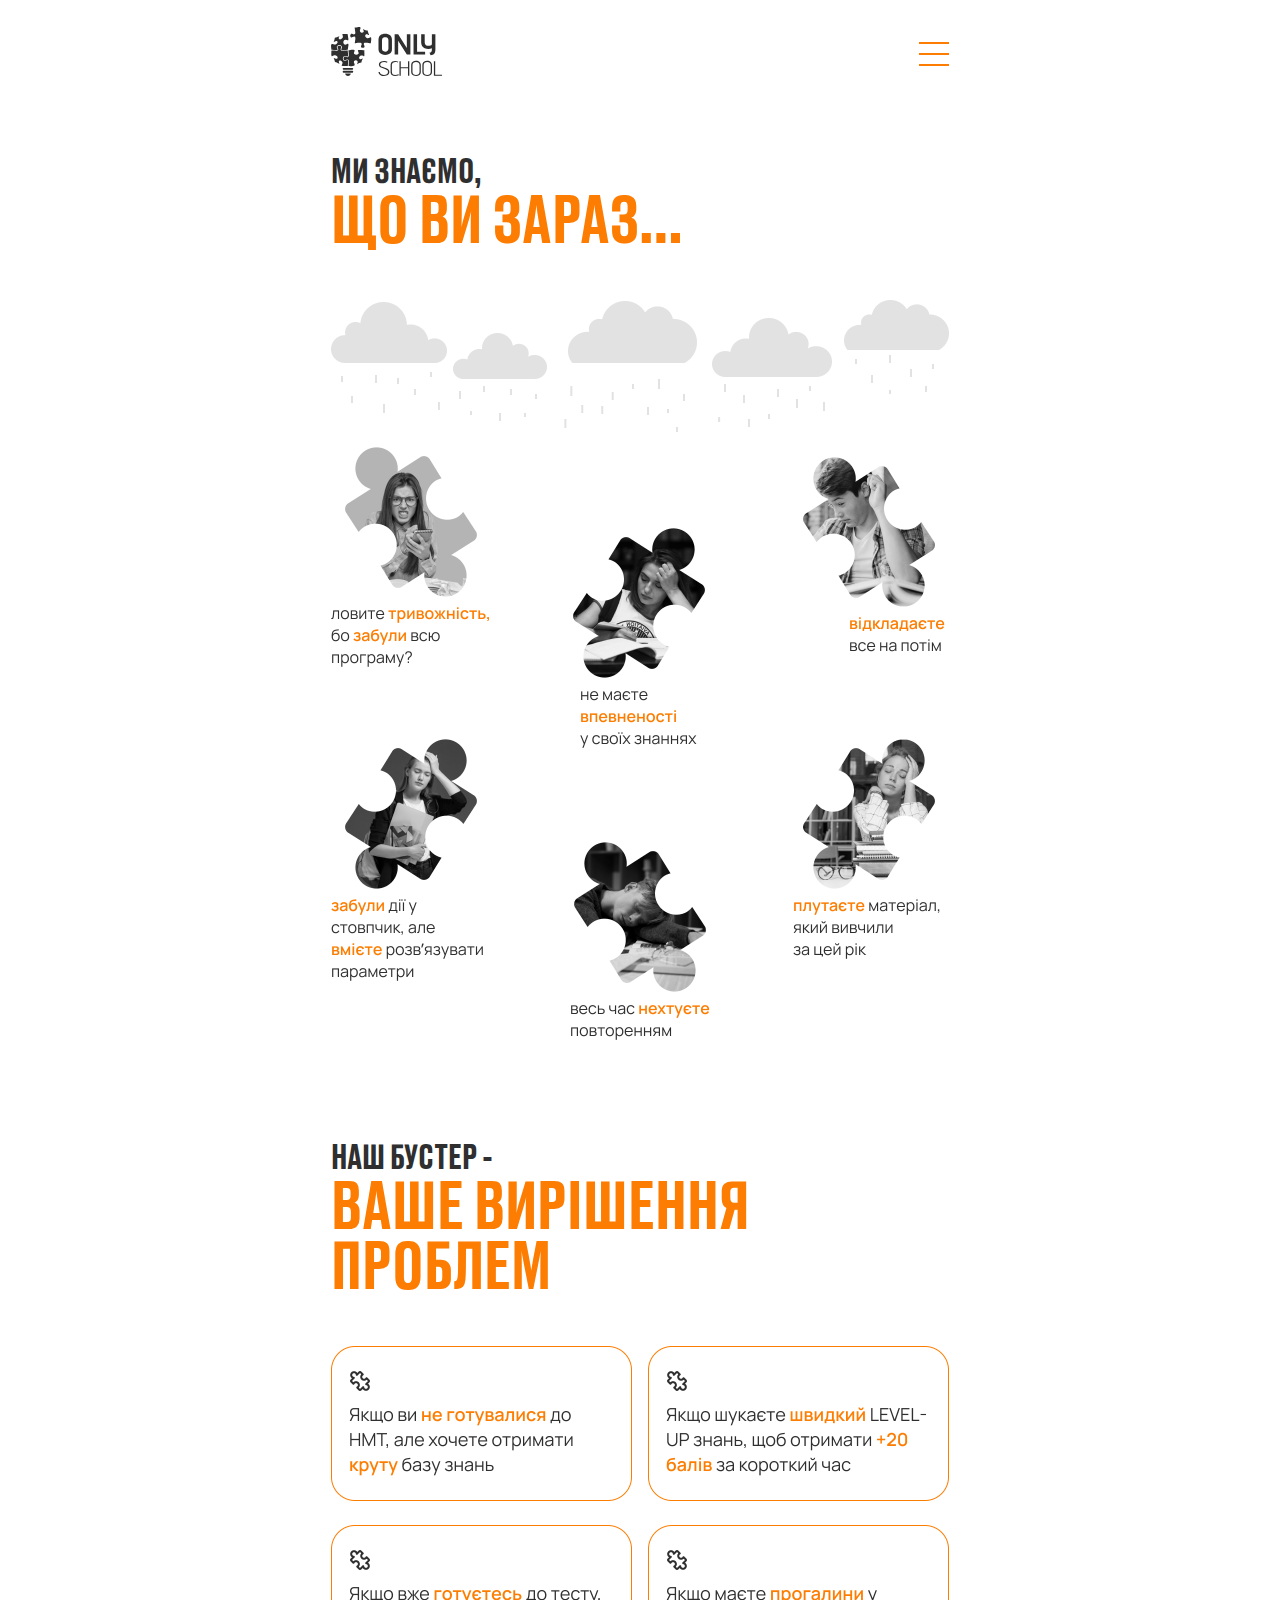
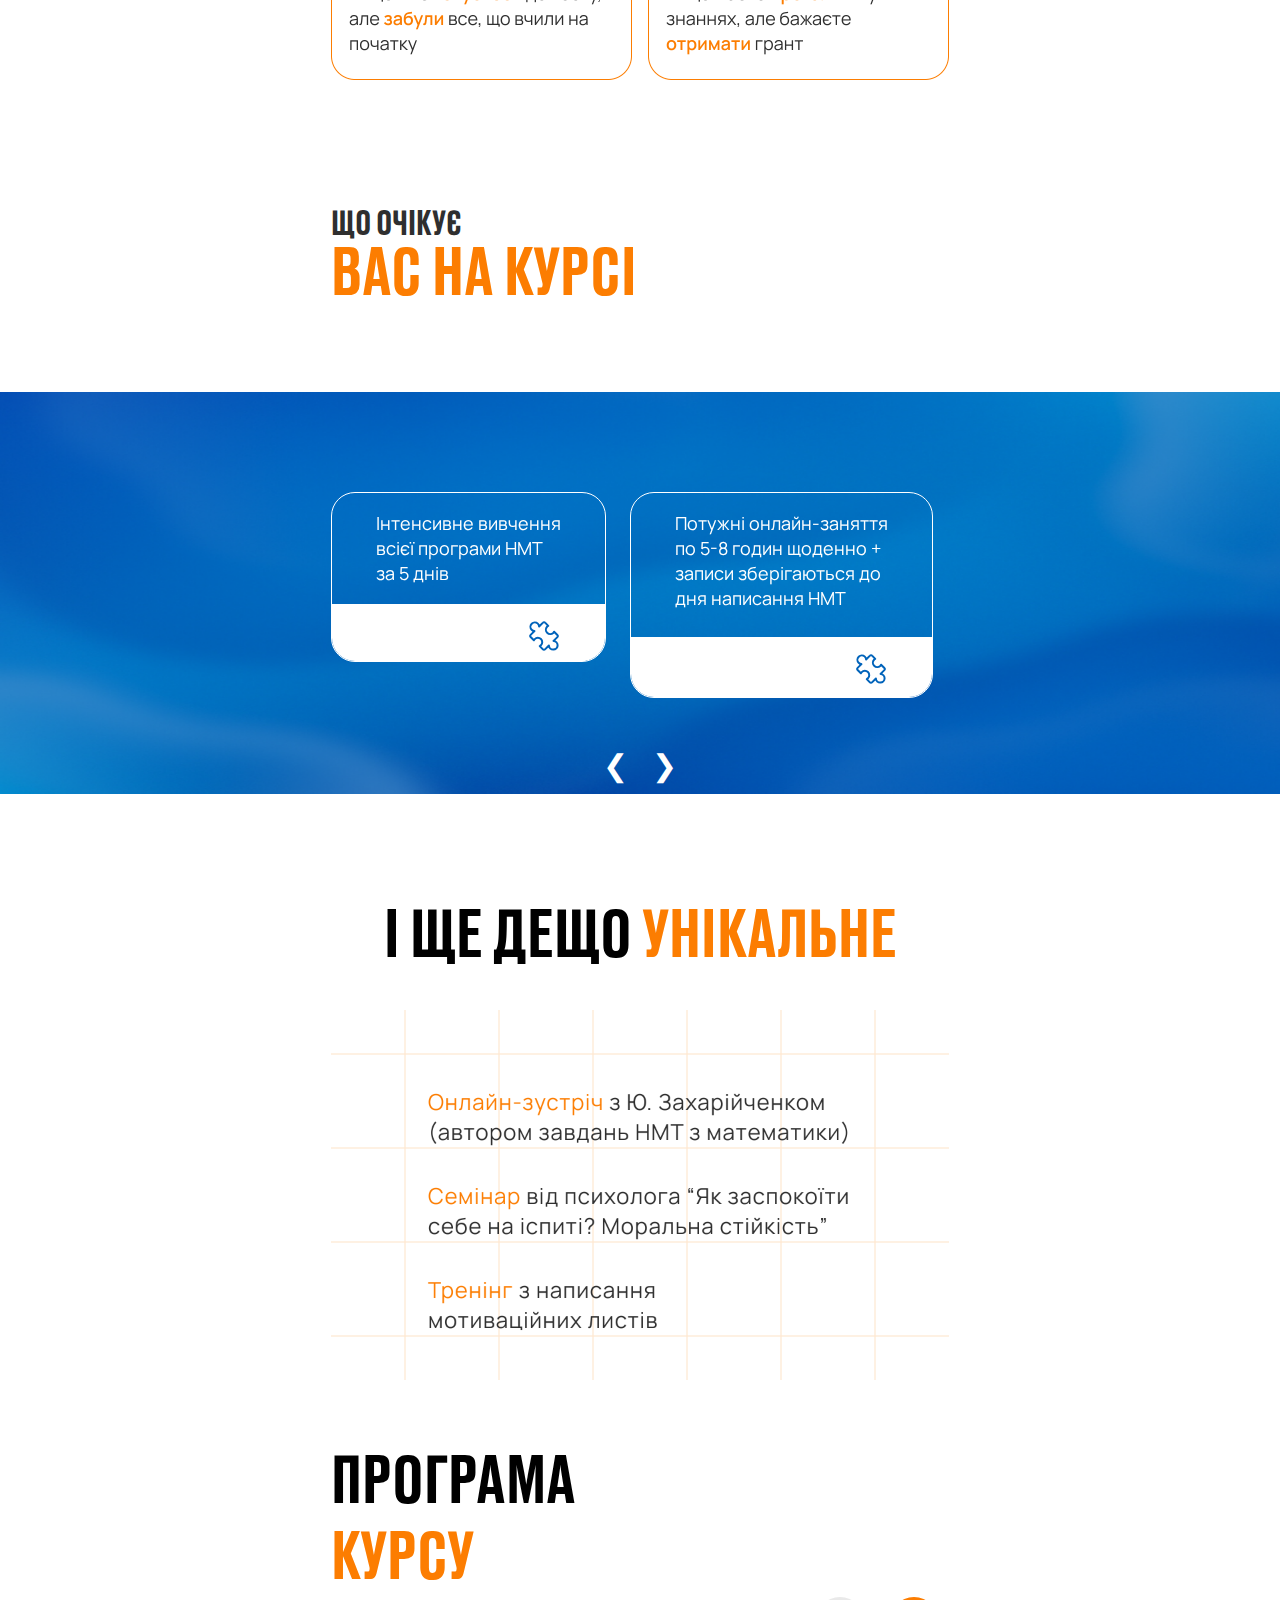
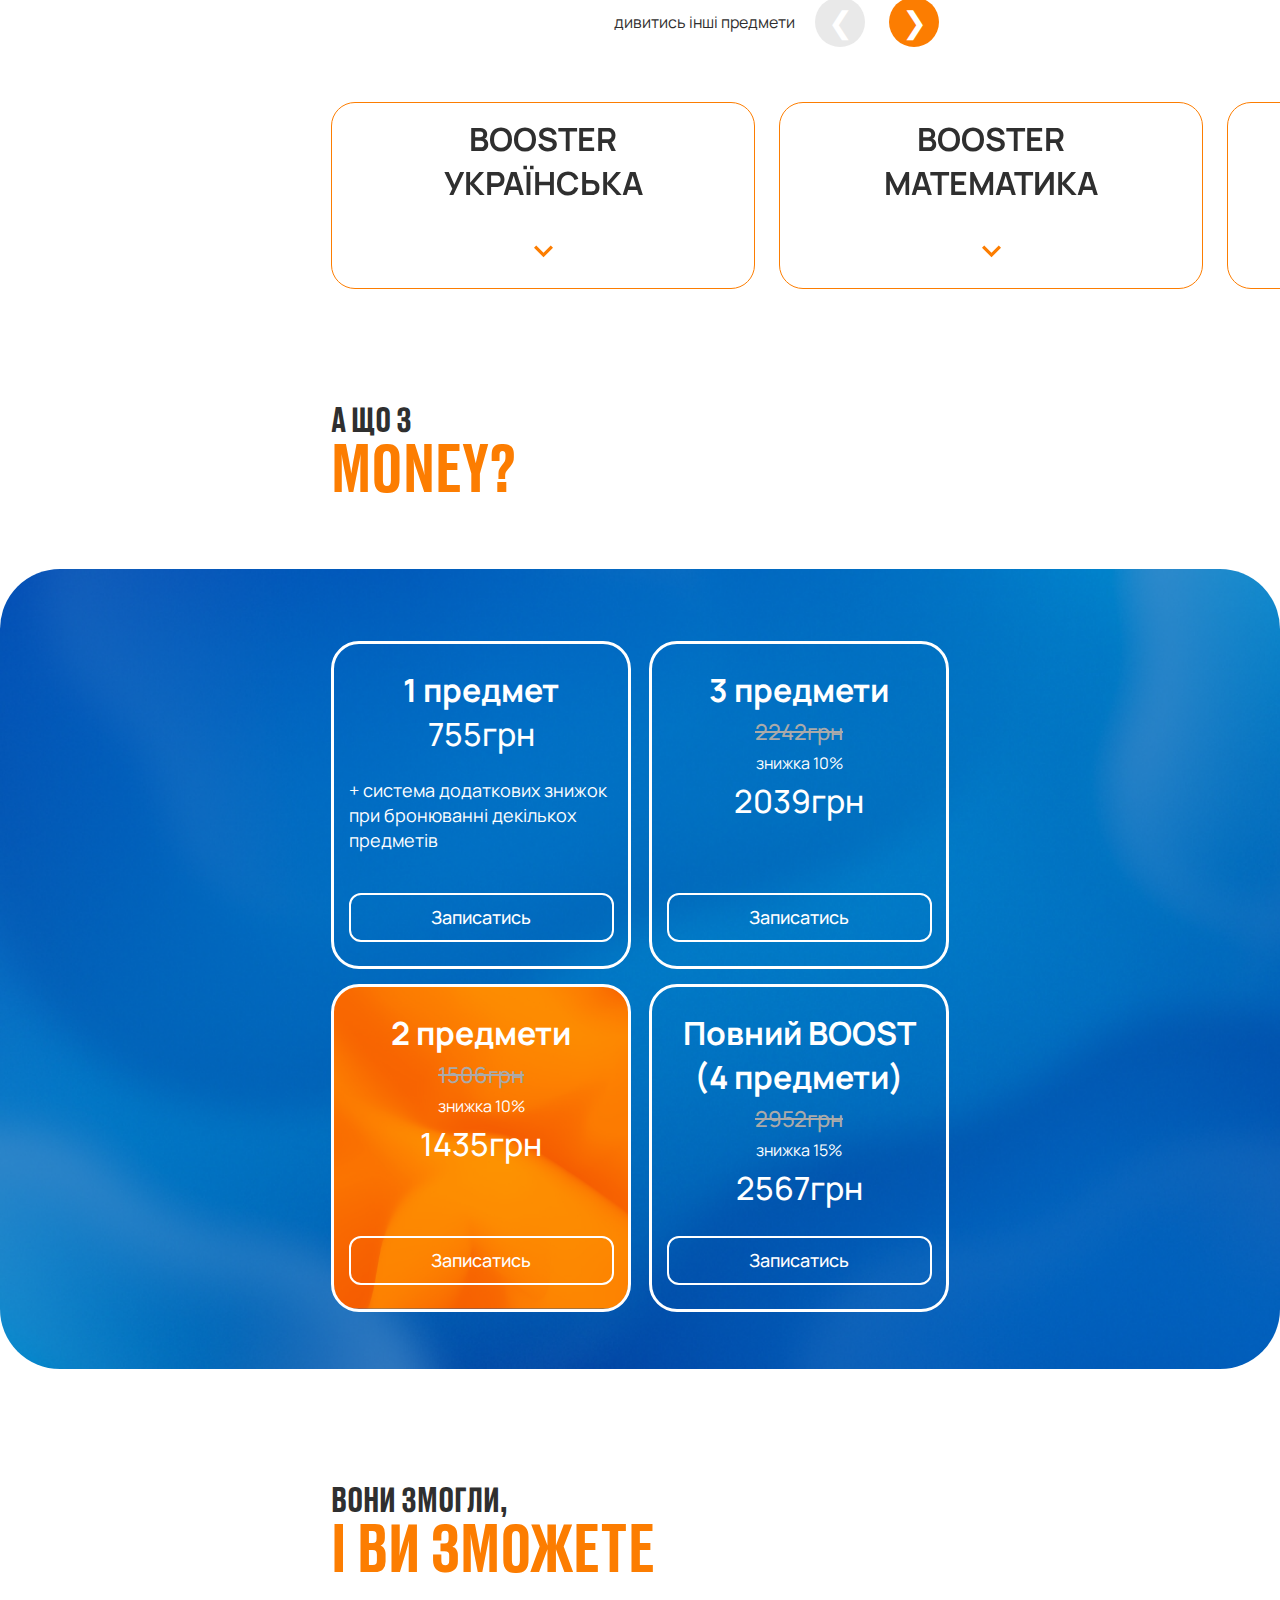
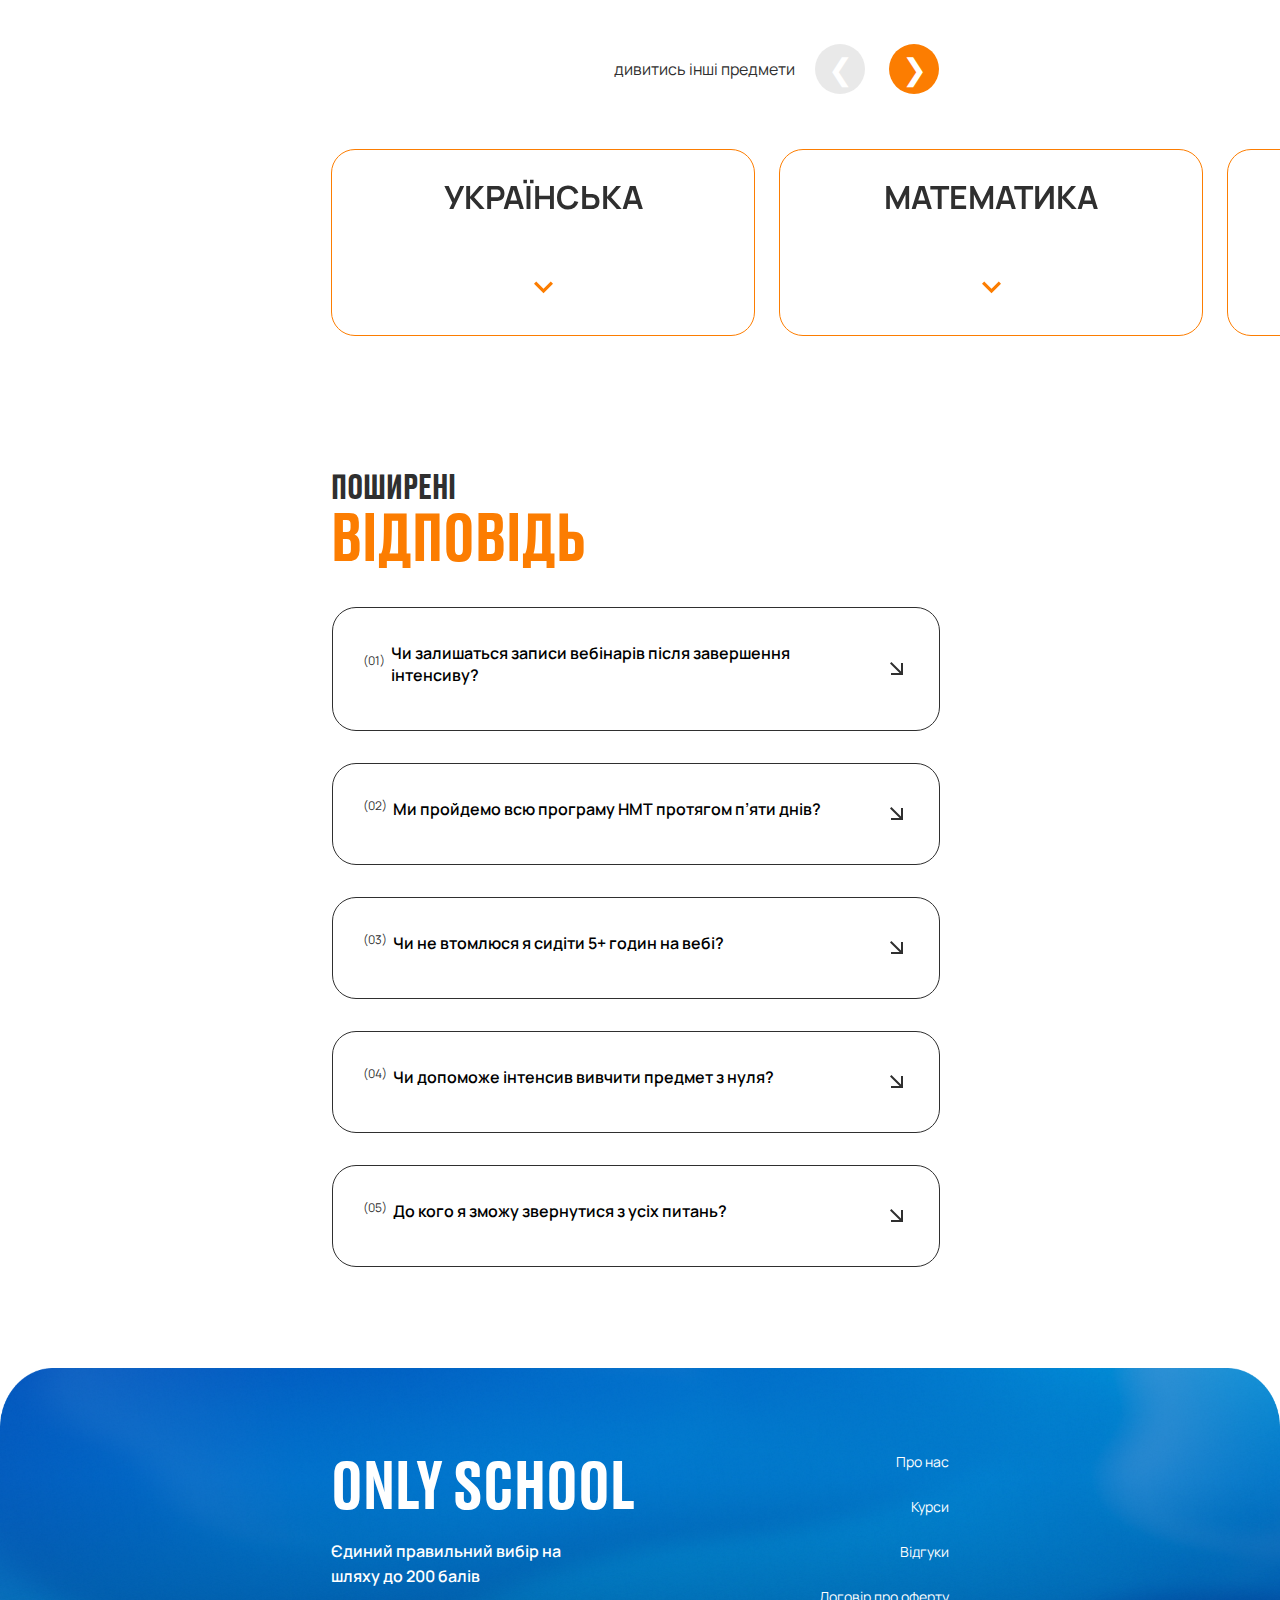
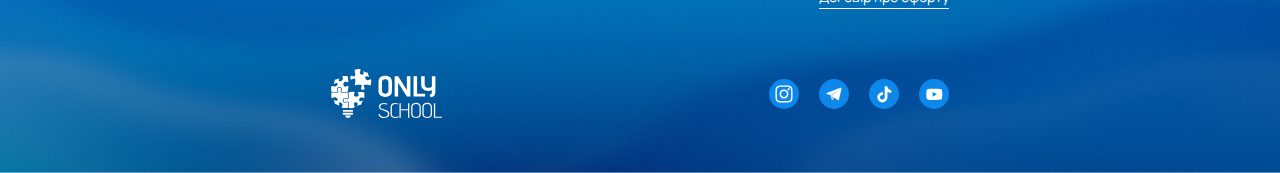
==== nmt.html @ 9ea862f8 "fix: bug fix" ====
<!DOCTYPE html>
<html lang="en">
<head>
    <meta charset="UTF-8">
    <meta name="viewport" content="width=device-width, initial-scale=1.0">
    <title>OnlySchool</title>
    <link rel="preconnect" href="https://fonts.googleapis.com">
    <link rel="preconnect" href="https://fonts.gstatic.com" crossorigin>
    <link href="https://fonts.googleapis.com/css2?family=Manrope:wght@200..800&display=swap" rel="stylesheet">
    <link rel="stylesheet" href="./style.css">
</head>
<body>
    <div class="wrapper">
        <header>
            <div class="header-container">
                <div class="nav-container">
                    <div class="logo">
                        <svg width="112" height="49" viewBox="0 0 112 49" fill="none" xmlns="http://www.w3.org/2000/svg">
                            <g clip-path="url(#clip0_1_118)">
                            <path fill-rule="evenodd" clip-rule="evenodd" d="M0.404105 23.4325C0.403264 24.0268 0.37332 24.6592 0.344063 25.2774C0.336977 25.4272 0.329928 25.5761 0.323346 25.7233C0.284217 26.5987 0.261614 27.4149 0.333212 28.063C0.368966 28.3868 0.426728 28.6526 0.508976 28.8552C0.591906 29.0594 0.687886 29.1704 0.778994 29.226C0.929037 29.3174 1.27815 29.3623 2.07433 28.8661L2.08526 28.8593L2.09673 28.8533C3.12616 28.3088 4.07368 28.2685 4.84675 28.5285C5.60665 28.7843 6.16129 29.318 6.44762 29.8668C6.71953 30.3879 6.80517 31.0566 6.36106 31.4802C5.90008 31.9199 5.09786 31.8867 4.12682 31.4785C3.65695 31.2807 3.30409 31.1519 3.04438 31.0801C2.8714 31.0324 2.76269 31.017 2.69955 31.0134C2.70543 31.0814 2.72945 31.1887 2.78331 31.3481C2.84984 31.5449 2.94697 31.7806 3.06258 32.0613L3.06295 32.0622C3.17719 32.3394 3.30666 32.654 3.43046 32.9943C3.65121 33.6014 3.85786 34.3006 3.93578 35.0491C4.74535 35.1603 5.52768 35.4374 6.22034 35.7438C6.78966 35.9956 7.31939 36.2773 7.75631 36.5099C7.91381 36.5936 8.05923 36.671 8.19011 36.7383C8.3652 36.8282 8.50781 36.8968 8.62124 36.9435C8.61755 36.9309 8.61353 36.9179 8.60918 36.9042C8.54013 36.6863 8.40243 36.3684 8.17767 35.921C7.70743 34.9826 7.71511 34.2182 8.20858 33.7695C8.69008 33.3317 9.45261 33.3637 10.0579 33.6347C10.6861 33.9161 11.2539 34.4885 11.4425 35.3026C11.627 36.0989 11.441 37.0868 10.6752 38.2202C10.6863 38.3862 10.7275 38.5082 10.7836 38.5997C10.8482 38.7053 10.9445 38.7905 11.0835 38.86C11.3791 39.0078 11.8418 39.0728 12.4824 39.0782C12.9856 39.0826 13.5543 39.0511 14.1779 39.0166C14.3375 39.0078 14.5007 38.9987 14.6673 38.99C15.3602 38.9539 16.1021 38.9247 16.8519 38.9471C16.8693 38.2445 16.9478 37.4933 17.0227 36.7762L17.0238 36.7664C17.0936 36.0987 17.16 35.4617 17.1773 34.898C17.1947 34.3283 17.16 33.8692 17.0479 33.5465C16.9399 33.2356 16.7857 33.111 16.5845 33.0757C16.3354 33.032 15.9061 33.1016 15.2041 33.4495C14.6895 33.7046 14.2101 33.8198 13.7728 33.8026C13.3305 33.7855 12.9558 33.6336 12.6591 33.3942C12.0795 32.9263 11.8227 32.15 11.8198 31.4209C11.8169 30.6908 12.0679 29.909 12.6379 29.4226C12.9291 29.174 13.2992 29.0078 13.7403 28.9727C14.1773 28.9379 14.6591 29.0336 15.1781 29.2688C15.8551 29.5756 16.2655 29.6224 16.5037 29.5687C16.7028 29.5236 16.8577 29.3883 16.9644 29.073C17.0742 28.7485 17.1083 28.2939 17.0921 27.7332C17.076 27.178 17.0121 26.552 16.9449 25.8944C16.9328 25.7757 16.9206 25.656 16.9085 25.5362C16.8381 24.8324 16.7735 24.1048 16.7758 23.4269C16.2976 23.4759 15.79 23.5413 15.271 23.6082L15.264 23.6089C14.4903 23.7086 13.6917 23.8115 12.9578 23.8619C12.2268 23.912 11.5269 23.9131 10.9608 23.7935C10.3925 23.6736 9.88397 23.4135 9.67941 22.8917C9.48516 22.3962 9.60946 21.7649 9.99456 20.9995C10.4039 20.184 10.2542 19.6528 9.94116 19.323C9.60377 18.9675 9.00146 18.7645 8.35876 18.7666C7.71505 18.7687 7.12809 18.9758 6.81302 19.3277C6.52214 19.6524 6.39307 20.1823 6.84505 21.0008C7.20909 21.6618 7.37931 22.2064 7.31796 22.6455C7.28601 22.8743 7.19124 23.0735 7.03408 23.236C6.87961 23.3958 6.68075 23.5038 6.46594 23.5769C6.04678 23.7196 5.51101 23.7477 4.94921 23.7326C4.3825 23.7173 3.74201 23.6559 3.09339 23.5937L3.08407 23.5927C2.17424 23.5053 1.24513 23.4169 0.404105 23.4325Z" fill="#2F2F2F"/>
                            <path d="M16.7259 7.15235C16.7587 8.02363 16.9229 8.97764 17.0751 9.86194L17.0778 9.87747C17.1863 10.5077 17.2884 11.1017 17.3402 11.6262C17.3926 12.1566 17.3893 12.5804 17.308 12.8799C17.2299 13.1673 17.1016 13.2784 16.9346 13.3177C16.7199 13.3683 16.3312 13.3301 15.6693 13.0506C15.1484 12.83 14.6655 12.7489 14.229 12.7967C13.7891 12.8449 13.4219 13.0214 13.1338 13.276C12.5687 13.7752 12.3174 14.5607 12.3203 15.2917C12.3231 16.0198 12.5795 16.7927 13.1645 17.2477C13.4645 17.4809 13.8421 17.6219 14.2849 17.6259C14.7219 17.6299 15.1997 17.5006 15.7121 17.2312C16.4049 16.8662 16.8145 16.7845 17.0365 16.815C17.1317 16.828 17.193 16.8616 17.242 16.9116C17.2969 16.9677 17.3511 17.0604 17.3915 17.208C17.4741 17.5096 17.476 17.9492 17.42 18.5037C17.3648 19.0511 17.2576 19.6738 17.1446 20.3294L17.1426 20.3409C17.0049 21.1404 16.8588 21.9879 16.8015 22.7672C16.2795 22.8186 15.7266 22.8899 15.176 22.9607L15.1706 22.9615C14.3893 23.0621 13.6123 23.162 12.904 23.2106C12.1905 23.2596 11.5795 23.2536 11.1229 23.1573C10.6685 23.0614 10.4424 22.8946 10.3551 22.672C10.2576 22.423 10.284 21.9922 10.647 21.271C11.1432 20.2825 11.0231 19.4638 10.4841 18.8958C9.9693 18.3536 9.13716 18.1109 8.3563 18.1134C7.57644 18.1159 6.7507 18.3636 6.2571 18.9148C5.7393 19.493 5.6637 20.3147 6.20424 21.2938C6.55186 21.9247 6.64004 22.3228 6.6065 22.5629C6.59103 22.6737 6.55008 22.7481 6.49574 22.8043C6.43872 22.8633 6.35034 22.9189 6.2147 22.965C5.93293 23.061 5.51497 23.0943 4.97046 23.0796C4.43358 23.0653 3.81865 23.0065 3.15938 22.9432L3.14191 22.9415C3.03065 22.9307 2.91815 22.92 2.80477 22.9093C2.01107 22.8344 1.17248 22.7651 0.390242 22.7796C0.356127 22.0795 0.260484 21.3379 0.169355 20.6313L0.168141 20.6219C0.084646 19.9744 0.0353878 19.3537 0.0505933 18.8058C0.0659306 18.2532 0.146487 17.8007 0.303044 17.475C0.454351 17.1602 0.663294 16.986 0.946794 16.9234C1.25315 16.8556 1.71857 16.9013 2.40928 17.1872C3.44952 17.6188 4.36728 17.5671 5.08442 17.2436C5.78844 16.9261 6.26882 16.3603 6.48011 15.8056C6.6803 15.2801 6.67852 14.6154 6.14357 14.265C5.87911 14.0918 5.53835 14.0397 5.15938 14.0906C4.78302 14.1411 4.34689 14.2948 3.84983 14.5604L3.8289 14.5716L3.80981 14.5852C3.20786 14.9421 2.95915 15.148 2.75221 15.2257L2.746 15.228L2.74627 15.2208C2.74992 15.1354 2.76675 15.0228 2.79771 14.8804C2.85985 14.5948 2.9686 14.2338 3.09762 13.8063L3.10178 13.7925C3.36477 12.9212 3.70095 11.8074 3.80372 10.6957C5.29482 10.5609 6.78331 9.89462 7.78947 9.44427L7.81602 9.4324C8.12808 9.29273 8.38627 9.17737 8.59142 9.0986C8.49586 9.27635 8.34456 9.51847 8.12404 9.84038L8.11437 9.85448L8.10636 9.86939C7.60628 10.7977 7.56501 11.5592 8.04824 12.0213C8.51386 12.4666 9.28492 12.4511 9.92292 12.2381C10.5869 12.0164 11.2545 11.5425 11.6285 10.8624C12.0094 10.1698 12.07 9.29183 11.5634 8.30855C11.3029 7.80281 11.2825 7.51558 11.3351 7.36064C11.3774 7.23596 11.4961 7.12113 11.8169 7.03999C12.1427 6.95764 12.6011 6.93204 13.1817 6.94431C13.7197 6.9557 14.3321 6.99838 14.9989 7.04486L15.1384 7.05456L15.1421 7.05483C15.6651 7.09118 16.2015 7.12848 16.7259 7.15235Z" fill="#2F2F2F"/>
                            <path d="M19.2906 39.2082L19.2847 39.2074L19.2841 39.2072C18.7116 39.1292 18.1271 39.0497 17.5682 38.9937C17.5832 38.3103 17.6606 37.5674 17.7379 36.8281L17.7386 36.8209C17.8076 36.1613 17.8763 35.5038 17.8943 34.916C17.9122 34.3321 17.8819 33.7814 17.7319 33.3495C17.5777 32.906 17.2726 32.5313 16.7203 32.4345C16.2159 32.3459 15.5976 32.511 14.861 32.876C14.4284 33.0905 14.0781 33.161 13.8035 33.1503C13.5339 33.1399 13.3145 33.0504 13.1351 32.9056C12.7626 32.6048 12.5396 32.04 12.5371 31.4185C12.5347 30.7981 12.7527 30.2195 13.1286 29.8987C13.3104 29.7436 13.5324 29.6445 13.8029 29.623C14.0774 29.6011 14.4266 29.6573 14.8584 29.8531C15.5769 30.1788 16.1831 30.3135 16.6766 30.2021C17.2092 30.0817 17.5011 29.705 17.6499 29.2653C17.7956 28.8349 17.8259 28.2919 17.8092 27.716C17.7924 27.137 17.7263 26.4906 17.6599 25.841L17.6592 25.8338C17.647 25.7151 17.6349 25.5961 17.6229 25.4769C17.5496 24.7449 17.4865 24.0191 17.4935 23.3597C18.0949 23.2984 18.7289 23.2068 19.3482 23.1175L19.3549 23.1166C20.0957 23.0095 20.8146 22.9059 21.4598 22.8535C22.111 22.8007 22.6491 22.8041 23.0386 22.8927C23.4159 22.9786 23.5882 23.1252 23.6499 23.3312C23.7238 23.5772 23.6741 24.0033 23.318 24.7077C22.8233 25.686 22.9015 26.4974 23.3826 27.0686C23.8468 27.6198 24.6224 27.8684 25.3507 27.866C26.0783 27.8635 26.8486 27.6097 27.294 27.0499C27.7555 26.47 27.7967 25.6568 27.2646 24.6864C26.9014 24.0244 26.8386 23.6226 26.8972 23.3908C26.9451 23.2014 27.0933 23.0619 27.4422 22.972C27.8042 22.8789 28.3131 22.8621 28.9385 22.8968C29.0379 22.9023 29.1393 22.9091 29.2424 22.9168C29.7814 22.9575 30.3684 23.0267 30.9751 23.0983L30.988 23.0998C31.7798 23.1933 32.6049 23.2907 33.3644 23.3246C33.3176 24.152 33.3499 25.0632 33.3802 25.9158L33.3806 25.9273C33.4034 26.5733 33.4251 27.1849 33.4133 27.7182C33.4013 28.2578 33.3551 28.6854 33.2572 28.9745C33.1559 29.2732 33.0489 29.3002 32.9971 29.3038C32.9441 29.3071 32.8449 29.2951 32.683 29.2205C32.5227 29.1466 32.3225 29.0214 32.0769 28.8285L32.0417 28.8008L31.9997 28.7821C31.711 28.6541 31.4332 28.5654 31.1675 28.5116C30.4761 28.3718 29.868 28.4696 29.3727 28.7314C28.7041 29.0846 28.2943 29.7082 28.156 30.3124C28.021 30.9019 28.1276 31.5802 28.6649 31.9597C29.2207 32.3521 30.0487 32.298 31.0393 31.7975C31.4466 31.5917 31.7516 31.4486 31.9752 31.3576C31.9133 31.4739 31.8349 31.6115 31.7429 31.773L31.7293 31.7971C31.241 32.6533 30.4508 34.0392 30.4426 35.5237C29.6884 35.5467 28.9559 35.7456 28.2991 35.9987C27.5311 36.2944 26.8407 36.6747 26.3175 36.9628L26.3106 36.9666C26.1201 37.0716 25.9576 37.1609 25.8203 37.2316C25.9085 37.0301 26.0472 36.7574 26.2464 36.3963C26.7738 35.4425 26.8051 34.6485 26.4665 34.0699C26.129 33.4934 25.4741 33.2179 24.8417 33.2149C24.2094 33.2117 23.5476 33.4801 23.1858 34.0456C22.8212 34.6157 22.8104 35.4093 23.2925 36.3711C23.6412 37.0654 23.7095 37.5889 23.6207 37.9751C23.5339 38.3512 23.2885 38.6392 22.904 38.8544C22.1052 39.3016 20.7477 39.4066 19.2906 39.2082Z" fill="#2F2F2F"/>
                            <path fill-rule="evenodd" clip-rule="evenodd" d="M16.9531 48.9995C18.4783 48.9995 19.7148 47.874 19.7148 46.4858H14.1914C14.1914 47.874 15.4279 48.9995 16.9531 48.9995Z" fill="#2F2F2F"/>
                            <path fill-rule="evenodd" clip-rule="evenodd" d="M11.6929 41.8614C11.6929 41.3326 12.1639 40.9038 12.7449 40.9038H21.1615C21.7425 40.9038 22.2136 41.3326 22.2136 41.8614C22.2136 42.3902 21.7425 42.819 21.1615 42.819H12.7449C12.1639 42.819 11.6929 42.3902 11.6929 41.8614Z" fill="#2F2F2F"/>
                            <path fill-rule="evenodd" clip-rule="evenodd" d="M11.6929 44.7295C11.6929 44.2007 12.1639 43.772 12.7449 43.772H21.1615C21.7425 43.772 22.2136 44.2007 22.2136 44.7295C22.2136 45.2584 21.7425 45.6871 21.1615 45.6871H12.7449C12.1639 45.6871 11.6929 45.2584 11.6929 44.7295Z" fill="#2F2F2F"/>
                            <path d="M23.7375 16.2303C24.2941 16.1706 24.8828 16.0856 25.477 15.9998L25.4849 15.9987C26.2268 15.8915 26.9784 15.7829 27.6595 15.7277C28.3368 15.6728 28.9828 15.6668 29.5003 15.7846C30.0299 15.9051 30.4879 16.1738 30.6449 16.6966C30.7896 17.1789 30.6466 17.7928 30.2674 18.5425C29.8444 19.3792 29.9709 19.925 30.2496 20.2559C30.5451 20.607 31.0853 20.8068 31.6643 20.8047C32.2438 20.8027 33.0621 20.5991 33.3392 20.2512C33.5999 19.9237 33.7076 19.3783 33.2477 18.5398C32.8611 17.8353 32.6992 17.2509 32.8174 16.783C32.9464 16.2722 33.0853 15.9997 33.5889 15.8702C34.079 15.7441 34.6969 15.7341 35.3471 15.7702L35.3773 15.7719C36.024 15.8091 36.74 15.8936 37.4523 15.9777L37.4604 15.9786C38.2843 16.0759 39.103 16.1722 39.8428 16.2041C39.8865 15.7695 39.942 15.3125 39.9977 14.8543L39.9981 14.8512C40.0907 14.0886 40.1834 13.3227 40.228 12.6275C40.2727 11.9275 40.2661 11.3257 40.1716 10.885C40.0727 10.4228 39.9085 10.2688 39.7658 10.2307C39.6838 10.2088 39.55 10.205 39.3374 10.2719C39.1243 10.339 38.8541 10.4706 38.5178 10.6907L38.5029 10.7004L38.4872 10.7087C37.4417 11.2572 36.5004 11.2734 35.7523 10.956C35.0214 10.6457 34.53 10.0398 34.3132 9.43203C34.1026 8.84145 34.12 8.13973 34.5952 7.70062C35.098 7.23602 35.9246 7.22515 36.9353 7.65424C37.4958 7.89215 37.8679 8.01695 38.1033 8.06139C38.1391 8.06819 38.1691 8.07253 38.1938 8.0752C38.1849 8.02481 38.1675 7.95896 38.1387 7.875C38.0642 7.65663 37.9362 7.3779 37.7765 7.03209L37.767 7.01113C37.3628 6.13467 36.7947 4.90253 36.7187 3.59675C35.9405 3.5894 35.1686 3.39222 34.47 3.13606C33.6574 2.8382 32.9141 2.44895 32.3449 2.15086L32.3378 2.14718C32.1078 2.02668 31.9125 1.92465 31.7504 1.84684C31.8471 2.04698 31.998 2.31782 32.2146 2.67604C32.7917 3.62891 32.8797 4.41734 32.5515 4.98172C32.3904 5.25868 32.1473 5.45157 31.8672 5.57048C31.569 5.69697 31.229 5.73971 30.9017 5.71088C30.2627 5.65459 29.6023 5.32627 29.223 4.73446C28.8381 4.13387 28.7739 3.31384 29.216 2.32856C29.4876 1.72492 29.5686 1.27844 29.5346 0.958161C29.5021 0.652032 29.365 0.4542 29.1592 0.317899C28.9397 0.172594 28.6117 0.0781331 28.1728 0.0490635C27.7373 0.0202273 27.2217 0.0576993 26.6565 0.151289L26.6366 0.154585C25.7127 0.30752 24.6606 0.481689 23.6547 0.493149C23.6897 1.31849 23.8468 2.23542 24.0015 3.13474L24.0027 3.14202C24.1112 3.77238 24.2183 4.3947 24.2732 4.95C24.3278 5.50144 24.3353 6.02282 24.2222 6.43853C24.1061 6.86643 23.8412 7.24141 23.3203 7.36399C22.8477 7.47518 22.2562 7.35106 21.5501 7.05282C21.1146 6.86847 20.7618 6.82178 20.4833 6.8523C20.208 6.88247 19.9801 6.99044 19.7929 7.15585C19.4071 7.49667 19.1865 8.09358 19.189 8.72153C19.1915 9.3525 19.4179 9.9138 19.7898 10.203C19.9682 10.3417 20.1876 10.4252 20.4602 10.4277C20.7386 10.4302 21.095 10.348 21.5354 10.1165C22.2586 9.73551 22.8626 9.54648 23.3499 9.61329C23.6093 9.64891 23.8267 9.75609 23.9924 9.92512C24.1518 10.088 24.2481 10.2923 24.3065 10.5059C24.4216 10.9264 24.4119 11.4665 24.3539 12.0394C24.2993 12.5813 24.1974 13.187 24.0916 13.8015L24.0704 13.9245L24.0692 13.9317C23.9344 14.7138 23.7984 15.5054 23.7375 16.2303Z" fill="#2F2F2F"/>
                            <path d="M48.7993 45.0661C48.845 45.5378 49.0355 45.9888 49.371 46.4191C49.7215 46.8491 50.1943 47.2031 50.7887 47.4805C51.3987 47.7441 52.0924 47.8761 52.8699 47.8761C54.0438 47.8761 55.0196 47.6401 55.7972 47.1684C56.59 46.6827 56.9863 45.9195 56.9863 44.8788C56.9863 44.2682 56.7958 43.7618 56.4146 43.3592C56.0334 42.9429 55.5609 42.6169 54.9967 42.3809C54.4326 42.1312 53.6628 41.8468 52.6869 41.5276C51.635 41.1945 50.7887 40.8892 50.1485 40.6118C49.5234 40.3203 48.9898 39.9319 48.5477 39.4462C48.1207 38.9605 47.9072 38.336 47.9072 37.5729C47.9072 36.9623 48.098 36.3863 48.4792 35.8453C48.8601 35.2902 49.4318 34.846 50.1943 34.513C50.9718 34.1662 51.9247 33.9927 53.0528 33.9927C53.7998 33.9927 54.4173 34.0413 54.9053 34.1384C55.3932 34.2356 55.8887 34.395 56.3916 34.6172L56.003 35.7203C55.1339 35.3179 54.1659 35.1167 53.0985 35.1167C51.9247 35.1167 50.9871 35.3387 50.2858 35.7827C49.5845 36.2269 49.2337 36.8443 49.2337 37.6353C49.2337 38.1349 49.4091 38.558 49.7596 38.9049C50.1104 39.2379 50.5374 39.5086 51.0403 39.7168C51.5588 39.9249 52.2752 40.1746 53.19 40.4661C54.303 40.8129 55.2025 41.1391 55.8887 41.4443C56.5747 41.7358 57.154 42.1589 57.6266 42.7141C58.1146 43.2552 58.3585 43.9421 58.3585 44.7747C58.3585 46.0514 57.9088 47.0781 57.0091 47.8552C56.1249 48.6184 54.7527 49.0001 52.8927 49.0001C51.7646 49.0001 50.7964 48.8127 49.9884 48.4381C49.1956 48.0495 48.5858 47.5568 48.1588 46.9601C47.7472 46.3497 47.5263 45.7182 47.4956 45.0661H48.7993Z" fill="#2F2F2F"/>
                            <path d="M67.8617 48.2924C66.5049 48.7503 65.2393 48.9791 64.0655 48.9791C62.739 48.9791 61.6642 48.6601 60.8409 48.0218C60.0176 47.3834 59.606 46.3635 59.606 44.9621V38.2806C59.606 37.2259 59.766 36.428 60.0861 35.8869C60.4216 35.3456 60.9247 34.8877 61.5956 34.513C62.2665 34.1662 63.0898 33.9927 64.0655 33.9927C65.2546 33.9927 66.3295 34.2217 67.2901 34.6796L66.924 35.4706C66.0551 35.1792 65.2319 35.0334 64.4541 35.0334C63.5242 35.0334 62.6933 35.2416 61.9615 35.6579C61.2449 36.0742 60.8866 36.8859 60.8866 38.0932V44.9204C60.8866 45.8778 61.161 46.6202 61.7099 47.1475C62.2588 47.661 63.0821 47.9177 64.1798 47.9177C65.1403 47.9177 66.2761 47.7164 67.5872 47.3141L67.8617 48.2924Z" fill="#2F2F2F"/>
                            <path d="M77.0217 41.3193H69.7494V48.7708H68.4688V34.2007H69.7494V40.1744H77.0217V34.2007H78.3024V48.7708H77.0217V41.3193Z" fill="#2F2F2F"/>
                            <path d="M89.803 44.9202C89.803 46.3216 89.3303 47.3555 88.385 48.0215C87.4551 48.6738 86.3345 48.9998 85.0234 48.9998C84.2001 48.9998 83.4226 48.8679 82.6906 48.6042C81.9589 48.3268 81.3567 47.8828 80.884 47.2722C80.4266 46.6616 80.198 45.8776 80.198 44.9202V38.2179C80.198 36.7886 80.6248 35.7063 81.4787 34.9707C82.3477 34.2354 83.5369 33.8677 85.0462 33.8677C86.5554 33.8677 87.7218 34.2561 88.5451 35.0331C89.3837 35.8103 89.803 36.8787 89.803 38.2387V44.9202ZM88.5451 38.0306C88.5451 37.0176 88.2173 36.2544 87.5618 35.741C86.9215 35.2274 86.0676 34.9707 85.0004 34.9707C83.9332 34.9707 83.0795 35.2274 82.439 35.741C81.7988 36.2544 81.4787 37.0176 81.4787 38.0306V44.8993C81.4787 45.8845 81.8065 46.6339 82.462 47.1472C83.1329 47.6469 83.979 47.8966 85.0004 47.8966C86.0372 47.8966 86.8834 47.6538 87.539 47.1682C88.2097 46.6685 88.5451 45.9053 88.5451 44.8785V38.0306Z" fill="#2F2F2F"/>
                            <path d="M100.982 44.9202C100.982 46.3216 100.509 47.3555 99.5642 48.0215C98.6341 48.6738 97.5135 48.9998 96.2023 48.9998C95.3791 48.9998 94.6015 48.8679 93.8698 48.6042C93.138 48.3268 92.5357 47.8828 92.0632 47.2722C91.6058 46.6616 91.377 45.8776 91.377 44.9202V38.2179C91.377 36.7886 91.8039 35.7063 92.6576 34.9707C93.5267 34.2354 94.7158 33.8677 96.2253 33.8677C97.7346 33.8677 98.901 34.2561 99.7243 35.0331C100.563 35.8103 100.982 36.8787 100.982 38.2387V44.9202ZM99.7243 38.0306C99.7243 37.0176 99.3965 36.2544 98.7409 35.741C98.1005 35.2274 97.2468 34.9707 96.1796 34.9707C95.1124 34.9707 94.2584 35.2274 93.6182 35.741C92.9778 36.2544 92.6576 37.0176 92.6576 38.0306V44.8993C92.6576 45.8845 92.9854 46.6339 93.641 47.1472C94.3119 47.6469 95.1581 47.8966 96.1796 47.8966C97.2163 47.8966 98.0624 47.6538 98.7179 47.1682C99.3888 46.6685 99.7243 45.9053 99.7243 44.8785V38.0306Z" fill="#2F2F2F"/>
                            <path d="M102.899 34.2007H104.18V47.7301H111.155V48.7708H102.899V34.2007Z" fill="#2F2F2F"/>
                            <path d="M60.9493 22.2053C60.9493 24.1683 60.2871 25.6163 58.9632 26.5494C57.6605 27.4628 56.091 27.9195 54.2545 27.9195C53.1014 27.9195 52.0123 27.735 50.9871 27.3656C49.9621 26.9768 49.1186 26.3549 48.4566 25.4996C47.8159 24.6446 47.4956 23.5464 47.4956 22.2053V12.8174C47.4956 10.8155 48.0936 9.29945 49.2896 8.26932C50.5067 7.23919 52.1723 6.72412 54.2864 6.72412C56.4005 6.72412 58.0343 7.26834 59.1874 8.35678C60.3619 9.44522 60.9493 10.9418 60.9493 12.8466V22.2053ZM57.4257 13.8962C57.4257 13.0798 57.351 12.4093 57.2015 11.8845C57.052 11.3597 56.7424 10.9515 56.2726 10.66C55.8028 10.349 55.1194 10.1935 54.2224 10.1935C53.3255 10.1935 52.6421 10.3393 52.1723 10.6309C51.7025 10.9224 51.3929 11.3306 51.2434 11.8553C51.0939 12.3607 51.0192 13.0313 51.0192 13.867V21.6512C51.0192 22.5843 51.2755 23.3229 51.788 23.867C52.3218 24.3918 53.1333 24.6542 54.2224 24.6542C55.2261 24.6542 56.0057 24.3724 56.5608 23.8087C57.1373 23.2451 57.4257 22.5065 57.4257 21.593V13.8962Z" fill="#2F2F2F"/>
                            <path d="M67.1579 13.809V27.5992H63.6345V7.19092H67.1579L75.8386 20.8936V7.19092H79.3943V27.5992H75.8386L67.1579 13.809Z" fill="#2F2F2F"/>
                            <path d="M82.5459 7.19092H86.0695V24.6545H94.1095V27.5992H82.5459V7.19092Z" fill="#2F2F2F"/>
                            <path d="M98.47 25.704C99.1746 25.6264 99.7513 25.3835 100.2 24.9753C100.648 24.5671 100.872 23.8479 100.872 22.8178V21.1851C99.8047 21.671 98.6834 21.9141 97.509 21.9141C96.0569 21.9141 94.7756 21.6614 93.6651 21.1559C92.5546 20.6312 91.6899 19.8926 91.0706 18.9402C90.4726 17.9684 90.1736 16.8411 90.1736 15.5583V7.19092H93.6972V15.2667C93.6972 16.4718 94.0175 17.3562 94.6581 17.9198C95.2988 18.4835 96.249 18.7653 97.509 18.7653C98.2136 18.7653 98.7903 18.6973 99.2388 18.5612C99.7086 18.4252 100.029 18.2891 100.2 18.153C100.392 18.017 100.616 17.8323 100.872 17.5991V7.19092H104.396V23.0511C104.396 24.5865 104.033 25.7819 103.307 26.6371C102.581 27.4922 101.342 27.9976 99.591 28.1531L98.47 25.704Z" fill="#2F2F2F"/>
                            </g>
                            <defs>
                            <clipPath id="clip0_1_118">
                            <rect width="111.193" height="49" fill="white"/>
                            </clipPath>
                            </defs>
                            </svg>
    
                            
                    </div>
            
                    <div class="navbar">
                        <ul>
                            <li><a href="">Про нас</a></li>
                            <li><a href="">Курси</a></li>
                            <li><a href="">Вiдгуки</a></li>
                            <li><a href="#" id="openModal3" class="nav-link-button">Записатись</a></li>
            
                            <li><a href=""><svg class="svg-icon" width="49" height="49" viewBox="0 0 49 49" fill="#0D88EA" xmlns="http://www.w3.org/2000/svg">
                                <circle cx="24.5" cy="24.5" r="24.5"/>
                                <g clip-path="url(#clip0_1_116)">
                                <path d="M24.5013 10.2085C20.6198 10.2085 20.1327 10.2255 18.6083 10.2948C17.0868 10.3645 16.0482 10.6054 15.1395 10.9588C14.1995 11.3238 13.4022 11.8121 12.6078 12.6068C11.8128 13.4012 11.3245 14.1985 10.9583 15.1382C10.604 16.0472 10.3628 17.0861 10.2943 18.6069C10.2261 20.1314 10.2083 20.6188 10.2083 24.5002C10.2083 28.3816 10.2255 28.8672 10.2946 30.3916C10.3646 31.9131 10.6054 32.9516 10.9586 33.8603C11.3239 34.8003 11.8122 35.5976 12.6069 36.392C13.401 37.187 14.1983 37.6765 15.1377 38.0415C16.047 38.3949 17.0859 38.6358 18.6071 38.7055C20.1315 38.7748 20.6183 38.7918 24.4995 38.7918C28.3812 38.7918 28.8668 38.7749 30.3913 38.7055C31.9128 38.6358 32.9525 38.3949 33.8618 38.0415C34.8015 37.6765 35.5977 37.187 36.3918 36.392C37.1867 35.5976 37.675 34.8003 38.0413 33.8606C38.3926 32.9516 38.6338 31.9128 38.7052 30.3919C38.7737 28.8675 38.7916 28.3815 38.7916 24.5002C38.7916 20.6188 38.7737 20.1317 38.7052 18.6072C38.6338 17.0858 38.3926 16.0472 38.0413 15.1385C37.675 14.1985 37.1867 13.4012 36.3918 12.6068C35.5968 11.8118 34.8018 11.3235 33.8609 10.9588C32.9498 10.6054 31.9107 10.3645 30.3892 10.2948C28.8647 10.2255 28.3794 10.2085 24.4968 10.2085H24.5013ZM23.2192 12.784C23.5997 12.7834 24.0243 12.784 24.5013 12.784C28.3172 12.784 28.7694 12.7977 30.2763 12.8662C31.6698 12.9299 32.4261 13.1627 32.9299 13.3583C33.5968 13.6174 34.0723 13.927 34.5722 14.4272C35.0724 14.9274 35.3821 15.4038 35.6417 16.0708C35.8374 16.5739 36.0705 17.3302 36.1339 18.7237C36.2024 20.2302 36.2173 20.6828 36.2173 24.4969C36.2173 28.311 36.2024 28.7636 36.1339 30.2701C36.0702 31.6636 35.8374 32.4198 35.6417 32.923C35.3827 33.59 35.0724 34.0649 34.5722 34.5648C34.072 35.065 33.5971 35.3746 32.9299 35.6337C32.4267 35.8302 31.6698 36.0624 30.2763 36.1261C28.7698 36.1946 28.3172 36.2095 24.5013 36.2095C20.685 36.2095 20.2328 36.1946 18.7262 36.1261C17.3327 36.0618 16.5765 35.829 16.0724 35.6334C15.4054 35.3743 14.929 35.0647 14.4288 34.5645C13.9286 34.0643 13.6189 33.5891 13.3593 32.9218C13.1637 32.4186 12.9305 31.6624 12.8671 30.2689C12.7986 28.7624 12.7849 28.3098 12.7849 24.4933C12.7849 20.6769 12.7986 20.2266 12.8671 18.7201C12.9308 17.3266 13.1637 16.5704 13.3593 16.0666C13.6183 15.3996 13.9286 14.9233 14.4288 14.4231C14.929 13.9228 15.4054 13.6132 16.0724 13.3536C16.5762 13.157 17.3327 12.9248 18.7262 12.8608C20.0446 12.8012 20.5555 12.7834 23.2192 12.7804L23.2192 12.784ZM32.1301 15.157C31.1833 15.157 30.4151 15.9243 30.4151 16.8714C30.4151 17.8182 31.1833 18.5864 32.1301 18.5864C33.0769 18.5864 33.8451 17.8182 33.8451 16.8714C33.8451 15.9246 33.0769 15.1564 32.1301 15.1564L32.1301 15.157ZM24.5013 17.1608C20.448 17.1608 17.1618 20.447 17.1618 24.5002C17.1618 28.5533 20.448 31.838 24.5013 31.838C28.5545 31.838 31.8395 28.5533 31.8395 24.5002C31.8395 20.447 28.5542 17.1608 24.501 17.1608H24.5013ZM24.5013 19.7363C27.1321 19.7363 29.2652 21.869 29.2652 24.5002C29.2652 27.131 27.1321 29.264 24.5013 29.264C21.8701 29.264 19.7373 27.131 19.7373 24.5002C19.7373 21.869 21.8701 19.7363 24.5013 19.7363Z" fill="white"/>
                                </g>
                                <defs>
                                <clipPath id="clip0_1_116">
                                <rect width="28.5833" height="28.5833" fill="white" transform="translate(10.2083 10.2085)"/>
                                </clipPath>
                                </defs>
                                </svg>
                            </a></li>
            
                            <li>
                                <a href=""><svg class="svg-icon" width="49" height="49" viewBox="0 0 49 49" fill="#0D88EA" xmlns="http://www.w3.org/2000/svg">
                                <circle cx="24.5" cy="24.5" r="24.5"/>
                                <path d="M18.375 25.9475L20.9279 33.9589C20.9279 33.9589 21.247 34.7085 21.5888 34.7085C21.9306 34.7085 27.0139 28.7127 27.0139 28.7127L33.6875 16.3335L18.4661 23.8795L18.375 25.9475Z" fill="#C8DAEA"/>
                                <path d="M21.4376 27.5625L21.0994 33.9741C21.0994 33.9741 21.4376 35.7292 22.355 33.9741C23.7958 32.3222 26.1958 30.625 26.1958 30.625" fill="#A9C6D8"/>
                                <path d="M18.2736 26.1926L12.7406 24.3714C12.7406 24.3714 12.0793 24.1003 12.2922 23.4857C12.3361 23.359 12.4245 23.2512 12.689 23.0658C13.915 22.2025 35.3808 14.4082 35.3808 14.4082C35.3808 14.4082 35.9869 14.2019 36.3444 14.3391C36.4328 14.3667 36.5124 14.4176 36.5749 14.4865C36.6375 14.5555 36.6808 14.6399 36.7005 14.7313C36.7391 14.8927 36.7553 15.0588 36.7485 15.2247C36.7468 15.3682 36.7296 15.5013 36.7166 15.7099C36.5858 17.8409 32.6734 33.7453 32.6734 33.7453C32.6734 33.7453 32.4393 34.676 31.6007 34.7078C31.3946 34.7146 31.1892 34.6793 30.9969 34.6041C30.8046 34.529 30.6292 34.4155 30.4813 34.2704C28.8355 32.8402 23.1471 28.9783 21.8902 28.1289C21.8618 28.1094 21.8379 28.084 21.8201 28.0543C21.8023 28.0247 21.791 27.9916 21.787 27.9571C21.7694 27.8676 21.8658 27.7567 21.8658 27.7567C21.8658 27.7567 31.7707 18.8624 32.0343 17.9287C32.0547 17.8564 31.9776 17.8207 31.8741 17.8523C31.2162 18.0968 19.8119 25.3724 18.5532 26.1754C18.4626 26.2031 18.3669 26.209 18.2736 26.1926Z" fill="white"/>
                                </svg>
                                </a></li>
                        </ul>
                    </div>
    
                    <nav id="hamburger-nav">
                        <div class="hamburger-menu">
                          <div class="hamburger-icon" onclick="toggleMenu()">
                            <span></span>
                            <span></span>
                            <span></span>
                          </div>
                          <div class="menu-links">
                            <ul>
                              <li><a href="#herosection" onclick="toggleMenu()">Про нас</a></li>
                              <li><a href="#courses" onclick="toggleMenu()">Курси</a></li>
                              <li><a href="#reviews" onclick="toggleMenu()">Вiдгуки</a></li>
                              <li><a href="#" class="" id="openModal2">Записатись</a></li>
                            </ul>
                          </div>
                        </div>
                      </nav>
                </div>
                <p class="nmt-header-p">МИ ЗНАЄМО,<br> <span class="NMT-span">ЩО ВИ ЗАРАЗ…</span></p>
                <div class="nmt-herosection"></div>
                </div>
        </header>
    
        <main>
            <section class="nmt-our-booster">
                <p class="nmt-header-p">НАШ БУСТЕР - <br><span class="NMT-span">ВАШЕ ВИРІШЕННЯ<br>ПРОБЛЕМ</span></p>
                <div class="nmt-text-block"></div>
            </section>
    <section class="roadmap">
      <p class="nmt-header-p nmt-our-booster">ЩО ОЧІКУЄ<br>
        <span class="NMT-span">ВАС НА КУРСІ</span></p>
        <div class="nmt-slider-one">
    
          <div class="nmt-slider-list-one">
            <div class="nmt-slider-track-one">
    
              <div class="nmt-slide-one">
                  <div>
                      <p class="nmt-slide-p">Інтенсивне вивчення всієї програми НМТ за 5 днів</p>
                  </div>
                  <div class="nmt-icon-bg">
                      <svg width="34" height="34" viewBox="0 0 34 34" fill="none" xmlns="http://www.w3.org/2000/svg"><path d="M10.816 4.654a4.25 4.25 0 0 1 1.275 2.826l3.889-3.867a1.424 1.424 0 0 1 2.125 0l3.145 3.272a4.6 4.6 0 0 0-1.211.85 4.377 4.377 0 0 0 6.183 6.184 4.6 4.6 0 0 0 .85-1.212l3.316 3.273a1.424 1.424 0 0 1 0 2.125l-3.868 3.804a4.355 4.355 0 1 1-4.611 4.611l-3.889 3.867a1.422 1.422 0 0 1-2.125 0l-3.145-3.272a4.6 4.6 0 0 0 1.211-.85 4.387 4.387 0 1 0-6.226-6.184 4.6 4.6 0 0 0-.85 1.212L3.613 18.02a1.422 1.422 0 0 1 0-2.125l3.867-3.804a4.25 4.25 0 0 1-2.826-1.275 4.358 4.358 0 0 1 6.162-6.162" stroke="#0163BA" stroke-width="2" stroke-linecap="round" stroke-linejoin="round"/></svg>
                  </div>
                  
                  
              </div>
    
              <div class="nmt-slide-two">
                  <div>
                      <p class="nmt-slide-p">Потужні онлайн-заняття по 5-8 годин щоденно + записи зберігаються до дня написання НМТ</p>
                  </div>
                  <div class="nmt-icon-bg">
                      <svg width="34" height="34" viewBox="0 0 34 34" fill="none" xmlns="http://www.w3.org/2000/svg"><path d="M10.816 4.654a4.25 4.25 0 0 1 1.275 2.826l3.889-3.867a1.424 1.424 0 0 1 2.125 0l3.145 3.272a4.6 4.6 0 0 0-1.211.85 4.377 4.377 0 0 0 6.183 6.184 4.6 4.6 0 0 0 .85-1.212l3.316 3.273a1.424 1.424 0 0 1 0 2.125l-3.868 3.804a4.355 4.355 0 1 1-4.611 4.611l-3.889 3.867a1.422 1.422 0 0 1-2.125 0l-3.145-3.272a4.6 4.6 0 0 0 1.211-.85 4.387 4.387 0 1 0-6.226-6.184 4.6 4.6 0 0 0-.85 1.212L3.613 18.02a1.422 1.422 0 0 1 0-2.125l3.867-3.804a4.25 4.25 0 0 1-2.826-1.275 4.358 4.358 0 0 1 6.162-6.162" stroke="#0163BA" stroke-width="2" stroke-linecap="round" stroke-linejoin="round"/></svg>
                  </div>
                  
                  
              </div>
    
              <div class="nmt-slide-one">
                  <div>
                      <p class="nmt-slide-p">Понад  25+ годин підготовки</p>
                  </div>
                  <div class="nmt-icon-bg">
                      <svg width="34" height="34" viewBox="0 0 34 34" fill="none" xmlns="http://www.w3.org/2000/svg"><path d="M10.816 4.654a4.25 4.25 0 0 1 1.275 2.826l3.889-3.867a1.424 1.424 0 0 1 2.125 0l3.145 3.272a4.6 4.6 0 0 0-1.211.85 4.377 4.377 0 0 0 6.183 6.184 4.6 4.6 0 0 0 .85-1.212l3.316 3.273a1.424 1.424 0 0 1 0 2.125l-3.868 3.804a4.355 4.355 0 1 1-4.611 4.611l-3.889 3.867a1.422 1.422 0 0 1-2.125 0l-3.145-3.272a4.6 4.6 0 0 0 1.211-.85 4.387 4.387 0 1 0-6.226-6.184 4.6 4.6 0 0 0-.85 1.212L3.613 18.02a1.422 1.422 0 0 1 0-2.125l3.867-3.804a4.25 4.25 0 0 1-2.826-1.275 4.358 4.358 0 0 1 6.162-6.162" stroke="#0163BA" stroke-width="2" stroke-linecap="round" stroke-linejoin="round"/></svg>
                  </div>
                  
                  
              </div>
    
              <div class="nmt-slide-one">
                  <div>
                      <p class="nmt-slide-p">2 імітації формату НМТ</p>
                  </div>
                  <div class="nmt-icon-bg">
                      <svg width="34" height="34" viewBox="0 0 34 34" fill="none" xmlns="http://www.w3.org/2000/svg"><path d="M10.816 4.654a4.25 4.25 0 0 1 1.275 2.826l3.889-3.867a1.424 1.424 0 0 1 2.125 0l3.145 3.272a4.6 4.6 0 0 0-1.211.85 4.377 4.377 0 0 0 6.183 6.184 4.6 4.6 0 0 0 .85-1.212l3.316 3.273a1.424 1.424 0 0 1 0 2.125l-3.868 3.804a4.355 4.355 0 1 1-4.611 4.611l-3.889 3.867a1.422 1.422 0 0 1-2.125 0l-3.145-3.272a4.6 4.6 0 0 0 1.211-.85 4.387 4.387 0 1 0-6.226-6.184 4.6 4.6 0 0 0-.85 1.212L3.613 18.02a1.422 1.422 0 0 1 0-2.125l3.867-3.804a4.25 4.25 0 0 1-2.826-1.275 4.358 4.358 0 0 1 6.162-6.162" stroke="#0163BA" stroke-width="2" stroke-linecap="round" stroke-linejoin="round"/></svg>
                  </div>
                  
                  
              </div>
    
              <div class="nmt-slide-one">
                  <div>
                      <p class="nmt-slide-p">Booster-конспекти та робочі зошити</p>
                  </div>
                  <div class="nmt-icon-bg">
                      <svg width="34" height="34" viewBox="0 0 34 34" fill="none" xmlns="http://www.w3.org/2000/svg"><path d="M10.816 4.654a4.25 4.25 0 0 1 1.275 2.826l3.889-3.867a1.424 1.424 0 0 1 2.125 0l3.145 3.272a4.6 4.6 0 0 0-1.211.85 4.377 4.377 0 0 0 6.183 6.184 4.6 4.6 0 0 0 .85-1.212l3.316 3.273a1.424 1.424 0 0 1 0 2.125l-3.868 3.804a4.355 4.355 0 1 1-4.611 4.611l-3.889 3.867a1.422 1.422 0 0 1-2.125 0l-3.145-3.272a4.6 4.6 0 0 0 1.211-.85 4.387 4.387 0 1 0-6.226-6.184 4.6 4.6 0 0 0-.85 1.212L3.613 18.02a1.422 1.422 0 0 1 0-2.125l3.867-3.804a4.25 4.25 0 0 1-2.826-1.275 4.358 4.358 0 0 1 6.162-6.162" stroke="#0163BA" stroke-width="2" stroke-linecap="round" stroke-linejoin="round"/></svg>
                  </div>
                  
                  
              </div>
    
              <div class="nmt-slide-one">
                  <div>
                      <p class="nmt-slide-p">Booster-шпори з основною теорією</p>
                  </div>
                  <div class="nmt-icon-bg">
                      <svg width="34" height="34" viewBox="0 0 34 34" fill="none" xmlns="http://www.w3.org/2000/svg"><path d="M10.816 4.654a4.25 4.25 0 0 1 1.275 2.826l3.889-3.867a1.424 1.424 0 0 1 2.125 0l3.145 3.272a4.6 4.6 0 0 0-1.211.85 4.377 4.377 0 0 0 6.183 6.184 4.6 4.6 0 0 0 .85-1.212l3.316 3.273a1.424 1.424 0 0 1 0 2.125l-3.868 3.804a4.355 4.355 0 1 1-4.611 4.611l-3.889 3.867a1.422 1.422 0 0 1-2.125 0l-3.145-3.272a4.6 4.6 0 0 0 1.211-.85 4.387 4.387 0 1 0-6.226-6.184 4.6 4.6 0 0 0-.85 1.212L3.613 18.02a1.422 1.422 0 0 1 0-2.125l3.867-3.804a4.25 4.25 0 0 1-2.826-1.275 4.358 4.358 0 0 1 6.162-6.162" stroke="#0163BA" stroke-width="2" stroke-linecap="round" stroke-linejoin="round"/></svg>
                  </div>
                  
                  
              </div>
    
              <div class="nmt-slide-one">
                  <div>
                      <p class="nmt-slide-p">Підтримка від викладачів та хелперів 24/7</p>
                  </div>
                  <div class="nmt-icon-bg">
                      <svg width="34" height="34" viewBox="0 0 34 34" fill="none" xmlns="http://www.w3.org/2000/svg"><path d="M10.816 4.654a4.25 4.25 0 0 1 1.275 2.826l3.889-3.867a1.424 1.424 0 0 1 2.125 0l3.145 3.272a4.6 4.6 0 0 0-1.211.85 4.377 4.377 0 0 0 6.183 6.184 4.6 4.6 0 0 0 .85-1.212l3.316 3.273a1.424 1.424 0 0 1 0 2.125l-3.868 3.804a4.355 4.355 0 1 1-4.611 4.611l-3.889 3.867a1.422 1.422 0 0 1-2.125 0l-3.145-3.272a4.6 4.6 0 0 0 1.211-.85 4.387 4.387 0 1 0-6.226-6.184 4.6 4.6 0 0 0-.85 1.212L3.613 18.02a1.422 1.422 0 0 1 0-2.125l3.867-3.804a4.25 4.25 0 0 1-2.826-1.275 4.358 4.358 0 0 1 6.162-6.162" stroke="#0163BA" stroke-width="2" stroke-linecap="round" stroke-linejoin="round"/></svg>
                  </div>
                  
                  
              </div>
    
              <div class="nmt-slide-two">
                  <div>
                      <p class="nmt-slide-p">Вайбова атмосфера з мемами, жартами та словами мотивації на перервах</p>
                  </div>
                  <div class="nmt-icon-bg">
                      <svg width="34" height="34" viewBox="0 0 34 34" fill="none" xmlns="http://www.w3.org/2000/svg"><path d="M10.816 4.654a4.25 4.25 0 0 1 1.275 2.826l3.889-3.867a1.424 1.424 0 0 1 2.125 0l3.145 3.272a4.6 4.6 0 0 0-1.211.85 4.377 4.377 0 0 0 6.183 6.184 4.6 4.6 0 0 0 .85-1.212l3.316 3.273a1.424 1.424 0 0 1 0 2.125l-3.868 3.804a4.355 4.355 0 1 1-4.611 4.611l-3.889 3.867a1.422 1.422 0 0 1-2.125 0l-3.145-3.272a4.6 4.6 0 0 0 1.211-.85 4.387 4.387 0 1 0-6.226-6.184 4.6 4.6 0 0 0-.85 1.212L3.613 18.02a1.422 1.422 0 0 1 0-2.125l3.867-3.804a4.25 4.25 0 0 1-2.826-1.275 4.358 4.358 0 0 1 6.162-6.162" stroke="#0163BA" stroke-width="2" stroke-linecap="round" stroke-linejoin="round"/></svg>
                  </div>
                  
                  
              </div>
    
              <div class="nmt-slide-one">
                  <div>
                      <p class="nmt-slide-p">Потужне комʼюніті однодумців у закритому чаті</p>
                  </div>
                  <div class="nmt-icon-bg">
                      <svg width="34" height="34" viewBox="0 0 34 34" fill="none" xmlns="http://www.w3.org/2000/svg"><path d="M10.816 4.654a4.25 4.25 0 0 1 1.275 2.826l3.889-3.867a1.424 1.424 0 0 1 2.125 0l3.145 3.272a4.6 4.6 0 0 0-1.211.85 4.377 4.377 0 0 0 6.183 6.184 4.6 4.6 0 0 0 .85-1.212l3.316 3.273a1.424 1.424 0 0 1 0 2.125l-3.868 3.804a4.355 4.355 0 1 1-4.611 4.611l-3.889 3.867a1.422 1.422 0 0 1-2.125 0l-3.145-3.272a4.6 4.6 0 0 0 1.211-.85 4.387 4.387 0 1 0-6.226-6.184 4.6 4.6 0 0 0-.85 1.212L3.613 18.02a1.422 1.422 0 0 1 0-2.125l3.867-3.804a4.25 4.25 0 0 1-2.826-1.275 4.358 4.358 0 0 1 6.162-6.162" stroke="#0163BA" stroke-width="2" stroke-linecap="round" stroke-linejoin="round"/></svg>
                  </div>
                  
                  
              </div>
    
              <div class="nmt-slide-two">
                  <div>
                      <p class="nmt-slide-p">Гарантоване покращення результату мінімум на +20 балів</p>
                  </div>
                  <div class="nmt-icon-bg">
                      <svg width="34" height="34" viewBox="0 0 34 34" fill="none" xmlns="http://www.w3.org/2000/svg"><path d="M10.816 4.654a4.25 4.25 0 0 1 1.275 2.826l3.889-3.867a1.424 1.424 0 0 1 2.125 0l3.145 3.272a4.6 4.6 0 0 0-1.211.85 4.377 4.377 0 0 0 6.183 6.184 4.6 4.6 0 0 0 .85-1.212l3.316 3.273a1.424 1.424 0 0 1 0 2.125l-3.868 3.804a4.355 4.355 0 1 1-4.611 4.611l-3.889 3.867a1.422 1.422 0 0 1-2.125 0l-3.145-3.272a4.6 4.6 0 0 0 1.211-.85 4.387 4.387 0 1 0-6.226-6.184 4.6 4.6 0 0 0-.85 1.212L3.613 18.02a1.422 1.422 0 0 1 0-2.125l3.867-3.804a4.25 4.25 0 0 1-2.826-1.275 4.358 4.358 0 0 1 6.162-6.162" stroke="#0163BA" stroke-width="2" stroke-linecap="round" stroke-linejoin="round"/></svg>
                  </div>
                  
                  
              </div>
    
              
              </div>
            </div>
            <div class="slider-arrows-nmt-one-nmt">
                <button type="button" class="prev-nmt-one-nmt">&#10094;</button>
                <button type="button" class="next-nmt-one-nmt">&#10095;</button>
              </div>
          </div>
    </section>
             
    
    <section class="unique">
      <p class="nmt-header-p1">І ЩЕ ДЕЩО <span class="NMT-span1">Унікальне</span></p>
      <div class="unique-bg-text"><img class="unique-bg" src="./img/unique-bg.png" alt=""></div>
      </section>
    
      <section class="nmt-slider-two">
        <p class="nmt-header-p4">ПРОГРАМА<br><span class="NMT-span">КУРСУ</span></p>
    
            <div class="sub">
                <p class="nmt-show-subj">дивитись інші предмети</p>
    
                <div class="slider-arrows-nmt-two">
                    <button type="button" class="prev-nmt-one-two disabled">&#10094;</button>
                    <button type="button" class="next-nmt-one-two">&#10095;</button>
                </div>
            </div>
    
    
            <div class="nmt-slider-list-two">
              <div class="nmt-slider-track-two">
    
                <div class="nmt-column">
                    <div class="nmt-chill">
                        <p class="accordeon-heading">BOOSTER<br>УКРАЇНСЬКА</p>
    
                            <a href="#" onClick="looknmt('nmt-slide-one-1'); return false;"><svg width="39" height="38" viewBox="0 0 39 38" fill="none" xmlns="http://www.w3.org/2000/svg">
                                <path d="M12.2325 13.6008L19.5 20.8525L26.7675 13.6008L29 15.8333L19.5 25.3333L10 15.8333L12.2325 13.6008Z" fill="#FC7D01"/>
                                </svg>
                    </div>
                    <div id="nmt-slide-one-1" style="display:none" class="slide-nmt-fixed">
    
                            <p class="accordeon-heading">BOOSTER<br>УКРАЇНСЬКА</p>
                            <svg class="nmt-svg-booster" width="38" height="38" viewBox="0 0 38 38" fill="none" xmlns="http://www.w3.org/2000/svg">
                            <path d="M26.2675 24.3989L19 17.1473L11.7325 24.3989L9.5 22.1664L19 12.6664L28.5 22.1664L26.2675 24.3989Z" fill="#FC7D01"/>
                            </svg>
    
                                
                            <img src="./img/booster-ukr.png" alt="" class="booster-img">
    
                    </div>
                </div>
    
                <div class="nmt-column">
                    <div class="nmt-chill">
                        <p class="accordeon-heading">BOOSTER<br>МАТЕМАТИКА</p>
    
                            <a href="#" onClick="looknmt2('nmt-slide-one-2'); return false;"><svg width="39" height="38" viewBox="0 0 39 38" fill="none" xmlns="http://www.w3.org/2000/svg">
                                <path d="M12.2325 13.6008L19.5 20.8525L26.7675 13.6008L29 15.8333L19.5 25.3333L10 15.8333L12.2325 13.6008Z" fill="#FC7D01"/>
                                </svg>
                    </div>
                    <div id="nmt-slide-one-2" style="display:none" class="slide-nmt-fixed">
    
                            <p class="accordeon-heading">BOOSTER<br>МАТЕМАТИКА</p>
                            <svg class="nmt-svg-booster" width="38" height="38" viewBox="0 0 38 38" fill="none" xmlns="http://www.w3.org/2000/svg">
                            <path d="M26.2675 24.3989L19 17.1473L11.7325 24.3989L9.5 22.1664L19 12.6664L28.5 22.1664L26.2675 24.3989Z" fill="#FC7D01"/>
                            </svg>
    
                                
                            <img src="./img/booster-math.png" alt="" class="booster-img">
    
                    </div>
                </div>
                
    
    
                <div class="nmt-column">
                    <div class="nmt-chill">
                        <p class="accordeon-heading">BOOSTER<br>ІСТОРІЯ УКРАЇНИ</p>
    
                            <a href="#" onClick="looknmt3('nmt-slide-one-3'); return false;"><svg width="39" height="38" viewBox="0 0 39 38" fill="none" xmlns="http://www.w3.org/2000/svg">
                                <path d="M12.2325 13.6008L19.5 20.8525L26.7675 13.6008L29 15.8333L19.5 25.3333L10 15.8333L12.2325 13.6008Z" fill="#FC7D01"/>
                                </svg>
                    </div>
                    <div id="nmt-slide-one-3" style="display:none" class="slide-nmt-fixed">
    
                            <p class="accordeon-heading">BOOSTER<br>ІСТОРІЯ УКРАЇНИ</p>
                            <svg class="nmt-svg-booster" width="38" height="38" viewBox="0 0 38 38" fill="none" xmlns="http://www.w3.org/2000/svg">
                            <path d="M26.2675 24.3989L19 17.1473L11.7325 24.3989L9.5 22.1664L19 12.6664L28.5 22.1664L26.2675 24.3989Z" fill="#FC7D01"/>
                            </svg>
    
                                
                            <img src="./img/booster-history.png" alt="" class="booster-img">
    
                    </div>
                </div>
    
                <div class="nmt-column">
                    <div class="nmt-chill">
                        <p class="accordeon-heading">BOOSTER<br>АНГЛІЙСЬКА</p>
    
                            <a href="#" onClick="looknmt4('nmt-slide-one-4'); return false;"><svg width="39" height="38" viewBox="0 0 39 38" fill="none" xmlns="http://www.w3.org/2000/svg">
                                <path d="M12.2325 13.6008L19.5 20.8525L26.7675 13.6008L29 15.8333L19.5 25.3333L10 15.8333L12.2325 13.6008Z" fill="#FC7D01"/>
                                </svg>
                    </div>
                    <div id="nmt-slide-one-4" style="display:none" class="slide-nmt-fixed">
    
                            <p class="accordeon-heading">BOOSTER<br>АНГЛІЙСЬКА</p>
                            <svg class="nmt-svg-booster" width="38" height="38" viewBox="0 0 38 38" fill="none" xmlns="http://www.w3.org/2000/svg">
                            <path d="M26.2675 24.3989L19 17.1473L11.7325 24.3989L9.5 22.1664L19 12.6664L28.5 22.1664L26.2675 24.3989Z" fill="#FC7D01"/>
                            </svg>
    
                                
                            <img src="./img/booster-eng.png" alt="" class="booster-img">
    
                    </div>
                </div>
    
    
                <div class="nmt-column">
                    <div class="nmt-chill">
                        <p class="accordeon-heading">BOOSTER<br>БІОЛОГІЯ</p>
    
                            <a href="#" onClick="looknmt5('nmt-slide-one-5'); return false;"><svg width="39" height="38" viewBox="0 0 39 38" fill="none" xmlns="http://www.w3.org/2000/svg">
                                <path d="M12.2325 13.6008L19.5 20.8525L26.7675 13.6008L29 15.8333L19.5 25.3333L10 15.8333L12.2325 13.6008Z" fill="#FC7D01"/>
                                </svg>
                    </div>
                    <div id="nmt-slide-one-5" style="display:none" class="slide-nmt-fixed">
    
                            <p class="accordeon-heading">BOOSTER<br>БІОЛОГІЯ</p>
                            <svg class="nmt-svg-booster" width="38" height="38" viewBox="0 0 38 38" fill="none" xmlns="http://www.w3.org/2000/svg">
                            <path d="M26.2675 24.3989L19 17.1473L11.7325 24.3989L9.5 22.1664L19 12.6664L28.5 22.1664L26.2675 24.3989Z" fill="#FC7D01"/>
                            </svg>
    
                                
                            <img src="./img/booster-biology.png" alt="" class="booster-img">
    
                    </div>
                </div>
    
                <div class="nmt-column">
                    <div class="nmt-chill">
                        <p class="accordeon-heading">BOOSTER<br>УКР. ЛІТЕРАТУРА</p>
    
                            <a href="#" onClick="looknmt6('nmt-slide-one-6'); return false;"><svg width="39" height="38" viewBox="0 0 39 38" fill="none" xmlns="http://www.w3.org/2000/svg">
                                <path d="M12.2325 13.6008L19.5 20.8525L26.7675 13.6008L29 15.8333L19.5 25.3333L10 15.8333L12.2325 13.6008Z" fill="#FC7D01"/>
                                </svg></a>
                    </div>
                    <div id="nmt-slide-one-6" style="display:none" class="slide-nmt-fixed">
                        <p class="accordeon-heading">BOOSTER<br>УКР. ЛІТЕРАТУРА</p>
                        <svg class="nmt-svg-booster" width="38" height="38" viewBox="0 0 38 38" fill="none" xmlns="http://www.w3.org/2000/svg">
                        <path d="M26.2675 24.3989L19 17.1473L11.7325 24.3989L9.5 22.1664L19 12.6664L28.5 22.1664L26.2675 24.3989Z" fill="#FC7D01"/>
                        </svg>
    
                            
                        <img src="./img/booster-ukr-lit.png" alt="" class="booster-img">
                    </div>
                </div>
            </div>           
        </div>
    </section>
    
      <section>
        <div class="what-about-money">
            <p class="nmt-header-p">А ЩО З<br><span class="NMT-span">MONEY?</span></p>
        </div>
    
        <div class="bg-money">
            <div class="bg-money-container">
                <div class="nmt-column-money">
                    <div class="bg-money-card-one">
                        <div>
                            <p class="bg-money-p1">1 предмет<br><span class="bg-money-span">755грн</span></p>
                            <p class="bg-money-p2">+ система додаткових знижок при бронюванні декількох предметів</p>
                        </div>
        
                        <a href="" class="bg-money-link">Записатись</a>
                    </div>
                    
                    <div class="bg-money-card-one bgmoneycard2">
                        <div>
                            <p class="bg-money-p1">2 предмети</p>
                            <p class="bg-money-p3">1506грн</p>
                            <p class="bg-money-p4">знижка 10%</p>
                            <p class="bg-money-p5">1435грн</p>
                        </div>
        
                        <a href="" class="bg-money-link">Записатись</a>
                    </div>
                </div>
    
            <div class="nmt-column-money">
                <div class="bg-money-card-one">
                    <div>
                        <p class="bg-money-p1">3 предмети</p>
                        <p class="bg-money-p3">2242грн</p>
                        <p class="bg-money-p4">знижка 10%</p>
                        <p class="bg-money-p5">2039грн</p>
                    </div>
    
                    <a href="" class="bg-money-link">Записатись</a>
                </div>
    
                <div class="bg-money-card-one">
                    <div>
                        <p class="bg-money-p1">Повний BOOST<br>(4 предмети)</p>
                        <p class="bg-money-p3">2952грн</p>
                        <p class="bg-money-p4">знижка 15%</p>
                        <p class="bg-money-p5">2567грн</p>
                    </div>
    
                    
                        <a href="" class="bg-money-link">Записатись</a>
                    
                </div>
            </div>
            </div>
        </div>
      </section>
    
      <section class="nmt-slider-two-M they-can-u-can">
      <p class="nmt-header-p nmt-header-bottom">ВОНИ ЗМОГЛИ,<br> <span class="NMT-span">І ВИ ЗМОЖЕТЕ</span></p>
    
            <div class="sub">
                <p class="nmt-show-subj">дивитись інші предмети</p>
    
                <div class="slider-M">
                    <button type="button" class="prev-nmt-one-two-M disabled">&#10094;</button>
                    <button type="button" class="next-nmt-one-two-M">&#10095;</button>
                </div>
            </div>
    
    
            <div class="nmt-slider-list-two nmt-slider-list-two-M">
              <div class="nmt-slider-track-two nmt-slider-track-two-M">
    
                <div class="nmt-column-M">
                    <div class="nmt-chill">
                        <p class="accordeon-heading">УКРАЇНСЬКА</p>
    
                            <a href="#" onClick="looknmtM('nmt-slide-one-1-M'); return false;"><svg width="39" height="38" viewBox="0 0 39 38" fill="none" xmlns="http://www.w3.org/2000/svg">
                                <path d="M12.2325 13.6008L19.5 20.8525L26.7675 13.6008L29 15.8333L19.5 25.3333L10 15.8333L12.2325 13.6008Z" fill="#FC7D01"/>
                                </svg>
                    </div>
                    <div id="nmt-slide-one-1-M" style="display:none" class="slide-nmt-fixed">
    
                            <p class="accordeon-heading">УКРАЇНСЬКА</p>
                            <svg class="nmt-svg-booster" width="38" height="38" viewBox="0 0 38 38" fill="none" xmlns="http://www.w3.org/2000/svg">
                            <path d="M26.2675 24.3989L19 17.1473L11.7325 24.3989L9.5 22.1664L19 12.6664L28.5 22.1664L26.2675 24.3989Z" fill="#FC7D01"/>
                            </svg>
    
                                
                            <img src="./img/review-acc-ukr.png" alt="" class="booster-img">
    
                    </div>
                </div>
    
                <div class="nmt-column-M">
                    <div class="nmt-chill">
                        <p class="accordeon-heading">МАТЕМАТИКА</p>
    
                            <a href="#" onClick="looknmt2M('nmt-slide-one-2-M'); return false;"><svg width="39" height="38" viewBox="0 0 39 38" fill="none" xmlns="http://www.w3.org/2000/svg">
                                <path d="M12.2325 13.6008L19.5 20.8525L26.7675 13.6008L29 15.8333L19.5 25.3333L10 15.8333L12.2325 13.6008Z" fill="#FC7D01"/>
                                </svg>
                    </div>
                    <div id="nmt-slide-one-2-M" style="display:none" class="slide-nmt-fixed">
    
                            <p class="accordeon-heading">МАТЕМАТИКА</p>
                            <svg class="nmt-svg-booster" width="38" height="38" viewBox="0 0 38 38" fill="none" xmlns="http://www.w3.org/2000/svg">
                            <path d="M26.2675 24.3989L19 17.1473L11.7325 24.3989L9.5 22.1664L19 12.6664L28.5 22.1664L26.2675 24.3989Z" fill="#FC7D01"/>
                            </svg>
    
                                
                            <img src="./img/review-acc-math.png" alt="" class="booster-img">
    
                    </div>
                </div>
                
    
    
                <div class="nmt-column-M">
                    <div class="nmt-chill">
                        <p class="accordeon-heading">ІСТОРІЯ УКРАЇНИ</p>
    
                            <a href="#" onClick="looknmt3M('nmt-slide-one-3M'); return false;"><svg width="39" height="38" viewBox="0 0 39 38" fill="none" xmlns="http://www.w3.org/2000/svg">
                                <path d="M12.2325 13.6008L19.5 20.8525L26.7675 13.6008L29 15.8333L19.5 25.3333L10 15.8333L12.2325 13.6008Z" fill="#FC7D01"/>
                                </svg>
                    </div>
                    <div id="nmt-slide-one-3-M" style="display:none" class="slide-nmt-fixed">
    
                            <p class="accordeon-heading">ІСТОРІЯ УКРАЇНИ</p>
                            <svg class="nmt-svg-booster" width="38" height="38" viewBox="0 0 38 38" fill="none" xmlns="http://www.w3.org/2000/svg">
                            <path d="M26.2675 24.3989L19 17.1473L11.7325 24.3989L9.5 22.1664L19 12.6664L28.5 22.1664L26.2675 24.3989Z" fill="#FC7D01"/>
                            </svg>
    
                                
                            <img src="./img/review-acc-history.png" alt="" class="booster-img">
    
                    </div>
                </div>
    
                <div class="nmt-column-M">
                    <div class="nmt-chill">
                        <p class="accordeon-heading">АНГЛІЙСЬКА</p>
    
                            <a href="#" onClick="looknmt4M('nmt-slide-one-4-M'); return false;"><svg width="39" height="38" viewBox="0 0 39 38" fill="none" xmlns="http://www.w3.org/2000/svg">
                                <path d="M12.2325 13.6008L19.5 20.8525L26.7675 13.6008L29 15.8333L19.5 25.3333L10 15.8333L12.2325 13.6008Z" fill="#FC7D01"/>
                                </svg> </a>
                    </div>
                    <div id="nmt-slide-one-4-M" style="display:none" class="slide-nmt-fixed">
    
                            <p class="accordeon-heading">АНГЛІЙСЬКА</p>
                            <svg class="nmt-svg-booster" width="38" height="38" viewBox="0 0 38 38" fill="none" xmlns="http://www.w3.org/2000/svg">
                            <path d="M26.2675 24.3989L19 17.1473L11.7325 24.3989L9.5 22.1664L19 12.6664L28.5 22.1664L26.2675 24.3989Z" fill="#FC7D01"/>
                            </svg>
    
                                
                            <img src="./img/review-acc-eng.png" alt="" class="booster-img">
    
                    </div>
                </div>
    
    
                <div class="nmt-column-M">
                    <div class="nmt-chill">
                        <p class="accordeon-heading">БІОЛОГІЯ</p>
    
                            <a class="" href="#" onClick="looknmt5MN('nmt-slide-one-5-M'); return false;"><svg width="39" height="38" viewBox="0 0 39 38" fill="none" xmlns="http://www.w3.org/2000/svg">
                                <path d="M12.2325 13.6008L19.5 20.8525L26.7675 13.6008L29 15.8333L19.5 25.3333L10 15.8333L12.2325 13.6008Z" fill="#FC7D01"/>
                                </svg> </a>
                    </div>
                    <div id="nmt-slide-one-5-M" style="display:none" class="slide-nmt-fixed">
    
                            <p class="accordeon-heading">БІОЛОГІЯ</p>
                            <svg class="nmt-svg-booster" width="38" height="38" viewBox="0 0 38 38" fill="none" xmlns="http://www.w3.org/2000/svg">
                            <path d="M26.2675 24.3989L19 17.1473L11.7325 24.3989L9.5 22.1664L19 12.6664L28.5 22.1664L26.2675 24.3989Z" fill="#FC7D01"/>
                            </svg>
    
                                
                            <img src="./img/review-acc-biology.png" alt="" class="booster-img">
    
                    </div>
                </div>
    
            </div>           
        </div>
    </section>
    
        <section class="new-accordeon">
            <section class="FAQ">
                <p class="faq-p-one">Поширенi</p>
                <p class="faq-p-two">відповідь</p>
        
        
    
        
    
        
            <div class="accordeon">
                <a href="#" onClick="lookacc('divacc1'); return false;">
                    <div class="accordeon-div-one">
                        <p class="accordeon-p">(01)</p>
                        <p class="accordeon-heading1">Чи залишаться записи вебінарів після завершення інтенсиву?</p>
                    </div>
            
                    <svg width="24" height="24" viewBox="0 0 24 24" fill="none" xmlns="http://www.w3.org/2000/svg">
                        <path d="M18 6L16 6L16 14.59L6.41 5L5 6.41L14.59 16L6 16L6 18L18 18L18 6Z" fill="#2F2F2F"/>
                    </svg>
                </a>
            </div>
            
            <a href="#" onClick="lookacc('divacc1'); return false;">
                <div id="divacc1" style="display:none ">
                    <div class="accordeon-two">
                        <div class="svg-div-faq">
                            <div class="accordeon-div-one">
                                <p class="accordeon-p-opened">(01)</p>
                                <p class="accordeon-heading-opened">Чи залишаться записи вебінарів після завершення інтенсиву?</p>
                            </div>
        
                            <svg width="24" height="24" viewBox="0 0 24 24" fill="none" xmlns="http://www.w3.org/2000/svg">
                                <g clip-path="url(#clip0_132_1054)">
                                    <path d="M6 6V8L14.59 8L5 17.59L6.41 19L16 9.41V18H18V6L6 6Z" fill="white"/>
                                </g>
                                <defs>
                                    <clipPath id="clip0_132_1054">
                                        <rect width="24" height="24" fill="white"/>
                                    </clipPath>
                                </defs>
                            </svg>
                        </div>
                        <p class="accordeon-p-second">Так, запис буде збережено протягом 2 місяців до кінцевої дати складання НМТ</p>
                    </div>
                </div>
            </a>
        
            <div class="accordeon">
                <a href="#" onClick="lookacc2('divacc2'); return false;">
                    <div class="accordeon-div-one">
                        <p class="accordeon-p">(02)</p>
                        <p class="accordeon-heading1">Ми пройдемо всю програму НМТ протягом п’яти днів?</p>
                    </div>
            
                    <svg width="24" height="24" viewBox="0 0 24 24" fill="none" xmlns="http://www.w3.org/2000/svg">
                        <path d="M18 6L16 6L16 14.59L6.41 5L5 6.41L14.59 16L6 16L6 18L18 18L18 6Z" fill="#2F2F2F"/>
                    </svg>
                </a>
            </div>
            
            <a href="#" onClick="lookacc2('divacc2'); return false;">
                <div id="divacc2" style="display:none ">
                    <div class="accordeon-two">
                        <div class="svg-div-faq">
                            <div class="accordeon-div-one">
                                <p class="accordeon-p-opened">(02)</p>
                                <p class="accordeon-heading-opened">Ми пройдемо всю програму НМТ протягом п’яти днів?</p>
                            </div>
        
                            <svg width="24" height="24" viewBox="0 0 24 24" fill="none" xmlns="http://www.w3.org/2000/svg">
                                <g clip-path="url(#clip0_132_1054)">
                                    <path d="M6 6V8L14.59 8L5 17.59L6.41 19L16 9.41V18H18V6L6 6Z" fill="white"/>
                                </g>
                                <defs>
                                    <clipPath id="clip0_132_1054">
                                        <rect width="24" height="24" fill="white"/>
                                    </clipPath>
                                </defs>
                            </svg>
                        </div>
                        <p class="accordeon-p-second">Так, ви отримаєте всю необхідну інформацію, яка передбачена програмою іспиту</p>
                    </div>
                </div>
            </a>
        
            <div class="accordeon">
                <a href="#" onClick="lookacc3('divacc3'); return false;">
                    <div class="accordeon-div-one">
                        <p class="accordeon-p">(03)</p>
                        <p class="accordeon-heading1">Чи не втомлюся я сидіти 5+ годин на вебі?</p>
                    </div>
            
                    <svg width="24" height="24" viewBox="0 0 24 24" fill="none" xmlns="http://www.w3.org/2000/svg">
                        <path d="M18 6L16 6L16 14.59L6.41 5L5 6.41L14.59 16L6 16L6 18L18 18L18 6Z" fill="#2F2F2F"/>
                    </svg>
                </a>
            </div>
            
            <a href="#" onClick="lookacc3('divacc3'); return false;">
                <div id="divacc3" style="display:none ">
                    <div class="accordeon-two">
                        <div class="svg-div-faq">
                            <div class="accordeon-div-one">
                                <p class="accordeon-p-opened">(03)</p>
                                <p class="accordeon-heading-opened">Чи не втомлюся я сидіти 5+ годин на вебі?</p>
                            </div>
        
                            <svg width="24" height="24" viewBox="0 0 24 24" fill="none" xmlns="http://www.w3.org/2000/svg">
                                <g clip-path="url(#clip0_132_1054)">
                                    <path d="M6 6V8L14.59 8L5 17.59L6.41 19L16 9.41V18H18V6L6 6Z" fill="white"/>
                                </g>
                                <defs>
                                    <clipPath id="clip0_132_1054">
                                        <rect width="24" height="24" fill="white"/>
                                    </clipPath>
                                </defs>
                            </svg>
                        </div>
                        <p class="accordeon-p-second">На інтенсиві передбачено перерви для розвантаження мізків</p>
                    </div>
                </div>
            </a>
        
            <div class="accordeon">
                <a href="#" onClick="lookacc4('divacc4'); return false;">
                    <div class="accordeon-div-one">
                        <p class="accordeon-p">(04)</p>
                        <p class="accordeon-heading1">Чи допоможе інтенсив вивчити предмет з нуля?</p>
                    </div>
            
                    <svg width="24" height="24" viewBox="0 0 24 24" fill="none" xmlns="http://www.w3.org/2000/svg">
                        <path d="M18 6L16 6L16 14.59L6.41 5L5 6.41L14.59 16L6 16L6 18L18 18L18 6Z" fill="#2F2F2F"/>
                    </svg>
                </a>
            </div>
            
            <a href="#" onClick="lookacc4('divacc4'); return false;">
                <div id="divacc4" style="display:none ">
                    <div class="accordeon-two">
                        <div class="svg-div-faq">
                            <div class="accordeon-div-one">
                                <p class="accordeon-p-opened">(04)</p>
                                <p class="accordeon-heading-opened">Чи допоможе інтенсив вивчити предмет з нуля?</p>
                            </div>
        
                            <svg width="24" height="24" viewBox="0 0 24 24" fill="none" xmlns="http://www.w3.org/2000/svg">
                                <g clip-path="url(#clip0_132_1054)">
                                    <path d="M6 6V8L14.59 8L5 17.59L6.41 19L16 9.41V18H18V6L6 6Z" fill="white"/>
                                </g>
                                <defs>
                                    <clipPath id="clip0_132_1054">
                                        <rect width="24" height="24" fill="white"/>
                                    </clipPath>
                                </defs>
                            </svg>
                        </div>
                        <p class="accordeon-p-second">Так, адже ми інтенсивно пройдемо всю програму</p>
                    </div>
                </div>
            </a>
    
            <div class="accordeon">
                <a href="#" onClick="lookacc5('divacc5'); return false;">
                    <div class="accordeon-div-one">
                        <p class="accordeon-p">(05)</p>
                        <p class="accordeon-heading1">До кого я зможу звернутися з усіх питань?</p>
                    </div>
            
                    <svg width="24" height="24" viewBox="0 0 24 24" fill="none" xmlns="http://www.w3.org/2000/svg">
                        <path d="M18 6L16 6L16 14.59L6.41 5L5 6.41L14.59 16L6 16L6 18L18 18L18 6Z" fill="#2F2F2F"/>
                    </svg>
                </a>
            </div>
            
            <a href="#" onClick="lookacc5('divacc5'); return false;">
                <div id="divacc5" style="display:none ">
                    <div class="accordeon-two">
                        <div class="svg-div-faq">
                            <div class="accordeon-div-one">
                                <p class="accordeon-p-opened">(05)</p>
                                <p class="accordeon-heading-opened">До кого я зможу звернутися з усіх питань?</p>
                            </div>
        
                            <svg width="24" height="24" viewBox="0 0 24 24" fill="none" xmlns="http://www.w3.org/2000/svg">
                                <g clip-path="url(#clip0_132_1054)">
                                    <path d="M6 6V8L14.59 8L5 17.59L6.41 19L16 9.41V18H18V6L6 6Z" fill="white"/>
                                </g>
                                <defs>
                                    <clipPath id="clip0_132_1054">
                                        <rect width="24" height="24" fill="white"/>
                                    </clipPath>
                                </defs>
                            </svg>
                        </div>
                        <p class="accordeon-p-second">У чаті буде хелпер, який тебе проконсультує, якщо виникнуть питання</p>
                    </div>
                </div>
            </a>
           
        </section>
        </main>
    
        <footer>
            <div class="footer-container">
                <div class="footer-section-one">
                    <div>
                        <p class="footer-section-one-p-first">ONLY SCHOOL</p>
                        <p class="footer-section-one-p-second">Єдиний правильний вибір на шляху до 200 балів</p>
                    </div>
    
                    <div class="footer-tablet">
                        <a href="">Про нас</a>
                        <a href="">Курси</a>
                        <a href="">Відгуки</a>
                        <a href="" class="oferta">Договір про оферту</a>
                    </div>
                </div>
    
                <div class="footer-section-two" >
                    <div class="footer-logo">
                        <svg width="112" height="49" viewBox="0 0 112 49" fill="white" xmlns="http://www.w3.org/2000/svg">
                            <g clip-path="url(#clip0_1_118)">
                            <path fill-rule="evenodd" clip-rule="evenodd" d="M0.404105 23.4325C0.403264 24.0268 0.37332 24.6592 0.344063 25.2774C0.336977 25.4272 0.329928 25.5761 0.323346 25.7233C0.284217 26.5987 0.261614 27.4149 0.333212 28.063C0.368966 28.3868 0.426728 28.6526 0.508976 28.8552C0.591906 29.0594 0.687886 29.1704 0.778994 29.226C0.929037 29.3174 1.27815 29.3623 2.07433 28.8661L2.08526 28.8593L2.09673 28.8533C3.12616 28.3088 4.07368 28.2685 4.84675 28.5285C5.60665 28.7843 6.16129 29.318 6.44762 29.8668C6.71953 30.3879 6.80517 31.0566 6.36106 31.4802C5.90008 31.9199 5.09786 31.8867 4.12682 31.4785C3.65695 31.2807 3.30409 31.1519 3.04438 31.0801C2.8714 31.0324 2.76269 31.017 2.69955 31.0134C2.70543 31.0814 2.72945 31.1887 2.78331 31.3481C2.84984 31.5449 2.94697 31.7806 3.06258 32.0613L3.06295 32.0622C3.17719 32.3394 3.30666 32.654 3.43046 32.9943C3.65121 33.6014 3.85786 34.3006 3.93578 35.0491C4.74535 35.1603 5.52768 35.4374 6.22034 35.7438C6.78966 35.9956 7.31939 36.2773 7.75631 36.5099C7.91381 36.5936 8.05923 36.671 8.19011 36.7383C8.3652 36.8282 8.50781 36.8968 8.62124 36.9435C8.61755 36.9309 8.61353 36.9179 8.60918 36.9042C8.54013 36.6863 8.40243 36.3684 8.17767 35.921C7.70743 34.9826 7.71511 34.2182 8.20858 33.7695C8.69008 33.3317 9.45261 33.3637 10.0579 33.6347C10.6861 33.9161 11.2539 34.4885 11.4425 35.3026C11.627 36.0989 11.441 37.0868 10.6752 38.2202C10.6863 38.3862 10.7275 38.5082 10.7836 38.5997C10.8482 38.7053 10.9445 38.7905 11.0835 38.86C11.3791 39.0078 11.8418 39.0728 12.4824 39.0782C12.9856 39.0826 13.5543 39.0511 14.1779 39.0166C14.3375 39.0078 14.5007 38.9987 14.6673 38.99C15.3602 38.9539 16.1021 38.9247 16.8519 38.9471C16.8693 38.2445 16.9478 37.4933 17.0227 36.7762L17.0238 36.7664C17.0936 36.0987 17.16 35.4617 17.1773 34.898C17.1947 34.3283 17.16 33.8692 17.0479 33.5465C16.9399 33.2356 16.7857 33.111 16.5845 33.0757C16.3354 33.032 15.9061 33.1016 15.2041 33.4495C14.6895 33.7046 14.2101 33.8198 13.7728 33.8026C13.3305 33.7855 12.9558 33.6336 12.6591 33.3942C12.0795 32.9263 11.8227 32.15 11.8198 31.4209C11.8169 30.6908 12.0679 29.909 12.6379 29.4226C12.9291 29.174 13.2992 29.0078 13.7403 28.9727C14.1773 28.9379 14.6591 29.0336 15.1781 29.2688C15.8551 29.5756 16.2655 29.6224 16.5037 29.5687C16.7028 29.5236 16.8577 29.3883 16.9644 29.073C17.0742 28.7485 17.1083 28.2939 17.0921 27.7332C17.076 27.178 17.0121 26.552 16.9449 25.8944C16.9328 25.7757 16.9206 25.656 16.9085 25.5362C16.8381 24.8324 16.7735 24.1048 16.7758 23.4269C16.2976 23.4759 15.79 23.5413 15.271 23.6082L15.264 23.6089C14.4903 23.7086 13.6917 23.8115 12.9578 23.8619C12.2268 23.912 11.5269 23.9131 10.9608 23.7935C10.3925 23.6736 9.88397 23.4135 9.67941 22.8917C9.48516 22.3962 9.60946 21.7649 9.99456 20.9995C10.4039 20.184 10.2542 19.6528 9.94116 19.323C9.60377 18.9675 9.00146 18.7645 8.35876 18.7666C7.71505 18.7687 7.12809 18.9758 6.81302 19.3277C6.52214 19.6524 6.39307 20.1823 6.84505 21.0008C7.20909 21.6618 7.37931 22.2064 7.31796 22.6455C7.28601 22.8743 7.19124 23.0735 7.03408 23.236C6.87961 23.3958 6.68075 23.5038 6.46594 23.5769C6.04678 23.7196 5.51101 23.7477 4.94921 23.7326C4.3825 23.7173 3.74201 23.6559 3.09339 23.5937L3.08407 23.5927C2.17424 23.5053 1.24513 23.4169 0.404105 23.4325Z" fill="#white"/>
                            <path d="M16.7259 7.15235C16.7587 8.02363 16.9229 8.97764 17.0751 9.86194L17.0778 9.87747C17.1863 10.5077 17.2884 11.1017 17.3402 11.6262C17.3926 12.1566 17.3893 12.5804 17.308 12.8799C17.2299 13.1673 17.1016 13.2784 16.9346 13.3177C16.7199 13.3683 16.3312 13.3301 15.6693 13.0506C15.1484 12.83 14.6655 12.7489 14.229 12.7967C13.7891 12.8449 13.4219 13.0214 13.1338 13.276C12.5687 13.7752 12.3174 14.5607 12.3203 15.2917C12.3231 16.0198 12.5795 16.7927 13.1645 17.2477C13.4645 17.4809 13.8421 17.6219 14.2849 17.6259C14.7219 17.6299 15.1997 17.5006 15.7121 17.2312C16.4049 16.8662 16.8145 16.7845 17.0365 16.815C17.1317 16.828 17.193 16.8616 17.242 16.9116C17.2969 16.9677 17.3511 17.0604 17.3915 17.208C17.4741 17.5096 17.476 17.9492 17.42 18.5037C17.3648 19.0511 17.2576 19.6738 17.1446 20.3294L17.1426 20.3409C17.0049 21.1404 16.8588 21.9879 16.8015 22.7672C16.2795 22.8186 15.7266 22.8899 15.176 22.9607L15.1706 22.9615C14.3893 23.0621 13.6123 23.162 12.904 23.2106C12.1905 23.2596 11.5795 23.2536 11.1229 23.1573C10.6685 23.0614 10.4424 22.8946 10.3551 22.672C10.2576 22.423 10.284 21.9922 10.647 21.271C11.1432 20.2825 11.0231 19.4638 10.4841 18.8958C9.9693 18.3536 9.13716 18.1109 8.3563 18.1134C7.57644 18.1159 6.7507 18.3636 6.2571 18.9148C5.7393 19.493 5.6637 20.3147 6.20424 21.2938C6.55186 21.9247 6.64004 22.3228 6.6065 22.5629C6.59103 22.6737 6.55008 22.7481 6.49574 22.8043C6.43872 22.8633 6.35034 22.9189 6.2147 22.965C5.93293 23.061 5.51497 23.0943 4.97046 23.0796C4.43358 23.0653 3.81865 23.0065 3.15938 22.9432L3.14191 22.9415C3.03065 22.9307 2.91815 22.92 2.80477 22.9093C2.01107 22.8344 1.17248 22.7651 0.390242 22.7796C0.356127 22.0795 0.260484 21.3379 0.169355 20.6313L0.168141 20.6219C0.084646 19.9744 0.0353878 19.3537 0.0505933 18.8058C0.0659306 18.2532 0.146487 17.8007 0.303044 17.475C0.454351 17.1602 0.663294 16.986 0.946794 16.9234C1.25315 16.8556 1.71857 16.9013 2.40928 17.1872C3.44952 17.6188 4.36728 17.5671 5.08442 17.2436C5.78844 16.9261 6.26882 16.3603 6.48011 15.8056C6.6803 15.2801 6.67852 14.6154 6.14357 14.265C5.87911 14.0918 5.53835 14.0397 5.15938 14.0906C4.78302 14.1411 4.34689 14.2948 3.84983 14.5604L3.8289 14.5716L3.80981 14.5852C3.20786 14.9421 2.95915 15.148 2.75221 15.2257L2.746 15.228L2.74627 15.2208C2.74992 15.1354 2.76675 15.0228 2.79771 14.8804C2.85985 14.5948 2.9686 14.2338 3.09762 13.8063L3.10178 13.7925C3.36477 12.9212 3.70095 11.8074 3.80372 10.6957C5.29482 10.5609 6.78331 9.89462 7.78947 9.44427L7.81602 9.4324C8.12808 9.29273 8.38627 9.17737 8.59142 9.0986C8.49586 9.27635 8.34456 9.51847 8.12404 9.84038L8.11437 9.85448L8.10636 9.86939C7.60628 10.7977 7.56501 11.5592 8.04824 12.0213C8.51386 12.4666 9.28492 12.4511 9.92292 12.2381C10.5869 12.0164 11.2545 11.5425 11.6285 10.8624C12.0094 10.1698 12.07 9.29183 11.5634 8.30855C11.3029 7.80281 11.2825 7.51558 11.3351 7.36064C11.3774 7.23596 11.4961 7.12113 11.8169 7.03999C12.1427 6.95764 12.6011 6.93204 13.1817 6.94431C13.7197 6.9557 14.3321 6.99838 14.9989 7.04486L15.1384 7.05456L15.1421 7.05483C15.6651 7.09118 16.2015 7.12848 16.7259 7.15235Z" fill="#white"/>
                            <path d="M19.2906 39.2082L19.2847 39.2074L19.2841 39.2072C18.7116 39.1292 18.1271 39.0497 17.5682 38.9937C17.5832 38.3103 17.6606 37.5674 17.7379 36.8281L17.7386 36.8209C17.8076 36.1613 17.8763 35.5038 17.8943 34.916C17.9122 34.3321 17.8819 33.7814 17.7319 33.3495C17.5777 32.906 17.2726 32.5313 16.7203 32.4345C16.2159 32.3459 15.5976 32.511 14.861 32.876C14.4284 33.0905 14.0781 33.161 13.8035 33.1503C13.5339 33.1399 13.3145 33.0504 13.1351 32.9056C12.7626 32.6048 12.5396 32.04 12.5371 31.4185C12.5347 30.7981 12.7527 30.2195 13.1286 29.8987C13.3104 29.7436 13.5324 29.6445 13.8029 29.623C14.0774 29.6011 14.4266 29.6573 14.8584 29.8531C15.5769 30.1788 16.1831 30.3135 16.6766 30.2021C17.2092 30.0817 17.5011 29.705 17.6499 29.2653C17.7956 28.8349 17.8259 28.2919 17.8092 27.716C17.7924 27.137 17.7263 26.4906 17.6599 25.841L17.6592 25.8338C17.647 25.7151 17.6349 25.5961 17.6229 25.4769C17.5496 24.7449 17.4865 24.0191 17.4935 23.3597C18.0949 23.2984 18.7289 23.2068 19.3482 23.1175L19.3549 23.1166C20.0957 23.0095 20.8146 22.9059 21.4598 22.8535C22.111 22.8007 22.6491 22.8041 23.0386 22.8927C23.4159 22.9786 23.5882 23.1252 23.6499 23.3312C23.7238 23.5772 23.6741 24.0033 23.318 24.7077C22.8233 25.686 22.9015 26.4974 23.3826 27.0686C23.8468 27.6198 24.6224 27.8684 25.3507 27.866C26.0783 27.8635 26.8486 27.6097 27.294 27.0499C27.7555 26.47 27.7967 25.6568 27.2646 24.6864C26.9014 24.0244 26.8386 23.6226 26.8972 23.3908C26.9451 23.2014 27.0933 23.0619 27.4422 22.972C27.8042 22.8789 28.3131 22.8621 28.9385 22.8968C29.0379 22.9023 29.1393 22.9091 29.2424 22.9168C29.7814 22.9575 30.3684 23.0267 30.9751 23.0983L30.988 23.0998C31.7798 23.1933 32.6049 23.2907 33.3644 23.3246C33.3176 24.152 33.3499 25.0632 33.3802 25.9158L33.3806 25.9273C33.4034 26.5733 33.4251 27.1849 33.4133 27.7182C33.4013 28.2578 33.3551 28.6854 33.2572 28.9745C33.1559 29.2732 33.0489 29.3002 32.9971 29.3038C32.9441 29.3071 32.8449 29.2951 32.683 29.2205C32.5227 29.1466 32.3225 29.0214 32.0769 28.8285L32.0417 28.8008L31.9997 28.7821C31.711 28.6541 31.4332 28.5654 31.1675 28.5116C30.4761 28.3718 29.868 28.4696 29.3727 28.7314C28.7041 29.0846 28.2943 29.7082 28.156 30.3124C28.021 30.9019 28.1276 31.5802 28.6649 31.9597C29.2207 32.3521 30.0487 32.298 31.0393 31.7975C31.4466 31.5917 31.7516 31.4486 31.9752 31.3576C31.9133 31.4739 31.8349 31.6115 31.7429 31.773L31.7293 31.7971C31.241 32.6533 30.4508 34.0392 30.4426 35.5237C29.6884 35.5467 28.9559 35.7456 28.2991 35.9987C27.5311 36.2944 26.8407 36.6747 26.3175 36.9628L26.3106 36.9666C26.1201 37.0716 25.9576 37.1609 25.8203 37.2316C25.9085 37.0301 26.0472 36.7574 26.2464 36.3963C26.7738 35.4425 26.8051 34.6485 26.4665 34.0699C26.129 33.4934 25.4741 33.2179 24.8417 33.2149C24.2094 33.2117 23.5476 33.4801 23.1858 34.0456C22.8212 34.6157 22.8104 35.4093 23.2925 36.3711C23.6412 37.0654 23.7095 37.5889 23.6207 37.9751C23.5339 38.3512 23.2885 38.6392 22.904 38.8544C22.1052 39.3016 20.7477 39.4066 19.2906 39.2082Z" fill="#white"/>
                            <path fill-rule="evenodd" clip-rule="evenodd" d="M16.9531 48.9995C18.4783 48.9995 19.7148 47.874 19.7148 46.4858H14.1914C14.1914 47.874 15.4279 48.9995 16.9531 48.9995Z" fill="#white"/>
                            <path fill-rule="evenodd" clip-rule="evenodd" d="M11.6929 41.8614C11.6929 41.3326 12.1639 40.9038 12.7449 40.9038H21.1615C21.7425 40.9038 22.2136 41.3326 22.2136 41.8614C22.2136 42.3902 21.7425 42.819 21.1615 42.819H12.7449C12.1639 42.819 11.6929 42.3902 11.6929 41.8614Z" fill="#white"/>
                            <path fill-rule="evenodd" clip-rule="evenodd" d="M11.6929 44.7295C11.6929 44.2007 12.1639 43.772 12.7449 43.772H21.1615C21.7425 43.772 22.2136 44.2007 22.2136 44.7295C22.2136 45.2584 21.7425 45.6871 21.1615 45.6871H12.7449C12.1639 45.6871 11.6929 45.2584 11.6929 44.7295Z" fill="#white"/>
                            <path d="M23.7375 16.2303C24.2941 16.1706 24.8828 16.0856 25.477 15.9998L25.4849 15.9987C26.2268 15.8915 26.9784 15.7829 27.6595 15.7277C28.3368 15.6728 28.9828 15.6668 29.5003 15.7846C30.0299 15.9051 30.4879 16.1738 30.6449 16.6966C30.7896 17.1789 30.6466 17.7928 30.2674 18.5425C29.8444 19.3792 29.9709 19.925 30.2496 20.2559C30.5451 20.607 31.0853 20.8068 31.6643 20.8047C32.2438 20.8027 33.0621 20.5991 33.3392 20.2512C33.5999 19.9237 33.7076 19.3783 33.2477 18.5398C32.8611 17.8353 32.6992 17.2509 32.8174 16.783C32.9464 16.2722 33.0853 15.9997 33.5889 15.8702C34.079 15.7441 34.6969 15.7341 35.3471 15.7702L35.3773 15.7719C36.024 15.8091 36.74 15.8936 37.4523 15.9777L37.4604 15.9786C38.2843 16.0759 39.103 16.1722 39.8428 16.2041C39.8865 15.7695 39.942 15.3125 39.9977 14.8543L39.9981 14.8512C40.0907 14.0886 40.1834 13.3227 40.228 12.6275C40.2727 11.9275 40.2661 11.3257 40.1716 10.885C40.0727 10.4228 39.9085 10.2688 39.7658 10.2307C39.6838 10.2088 39.55 10.205 39.3374 10.2719C39.1243 10.339 38.8541 10.4706 38.5178 10.6907L38.5029 10.7004L38.4872 10.7087C37.4417 11.2572 36.5004 11.2734 35.7523 10.956C35.0214 10.6457 34.53 10.0398 34.3132 9.43203C34.1026 8.84145 34.12 8.13973 34.5952 7.70062C35.098 7.23602 35.9246 7.22515 36.9353 7.65424C37.4958 7.89215 37.8679 8.01695 38.1033 8.06139C38.1391 8.06819 38.1691 8.07253 38.1938 8.0752C38.1849 8.02481 38.1675 7.95896 38.1387 7.875C38.0642 7.65663 37.9362 7.3779 37.7765 7.03209L37.767 7.01113C37.3628 6.13467 36.7947 4.90253 36.7187 3.59675C35.9405 3.5894 35.1686 3.39222 34.47 3.13606C33.6574 2.8382 32.9141 2.44895 32.3449 2.15086L32.3378 2.14718C32.1078 2.02668 31.9125 1.92465 31.7504 1.84684C31.8471 2.04698 31.998 2.31782 32.2146 2.67604C32.7917 3.62891 32.8797 4.41734 32.5515 4.98172C32.3904 5.25868 32.1473 5.45157 31.8672 5.57048C31.569 5.69697 31.229 5.73971 30.9017 5.71088C30.2627 5.65459 29.6023 5.32627 29.223 4.73446C28.8381 4.13387 28.7739 3.31384 29.216 2.32856C29.4876 1.72492 29.5686 1.27844 29.5346 0.958161C29.5021 0.652032 29.365 0.4542 29.1592 0.317899C28.9397 0.172594 28.6117 0.0781331 28.1728 0.0490635C27.7373 0.0202273 27.2217 0.0576993 26.6565 0.151289L26.6366 0.154585C25.7127 0.30752 24.6606 0.481689 23.6547 0.493149C23.6897 1.31849 23.8468 2.23542 24.0015 3.13474L24.0027 3.14202C24.1112 3.77238 24.2183 4.3947 24.2732 4.95C24.3278 5.50144 24.3353 6.02282 24.2222 6.43853C24.1061 6.86643 23.8412 7.24141 23.3203 7.36399C22.8477 7.47518 22.2562 7.35106 21.5501 7.05282C21.1146 6.86847 20.7618 6.82178 20.4833 6.8523C20.208 6.88247 19.9801 6.99044 19.7929 7.15585C19.4071 7.49667 19.1865 8.09358 19.189 8.72153C19.1915 9.3525 19.4179 9.9138 19.7898 10.203C19.9682 10.3417 20.1876 10.4252 20.4602 10.4277C20.7386 10.4302 21.095 10.348 21.5354 10.1165C22.2586 9.73551 22.8626 9.54648 23.3499 9.61329C23.6093 9.64891 23.8267 9.75609 23.9924 9.92512C24.1518 10.088 24.2481 10.2923 24.3065 10.5059C24.4216 10.9264 24.4119 11.4665 24.3539 12.0394C24.2993 12.5813 24.1974 13.187 24.0916 13.8015L24.0704 13.9245L24.0692 13.9317C23.9344 14.7138 23.7984 15.5054 23.7375 16.2303Z" fill="#white"/>
                            <path d="M48.7993 45.0661C48.845 45.5378 49.0355 45.9888 49.371 46.4191C49.7215 46.8491 50.1943 47.2031 50.7887 47.4805C51.3987 47.7441 52.0924 47.8761 52.8699 47.8761C54.0438 47.8761 55.0196 47.6401 55.7972 47.1684C56.59 46.6827 56.9863 45.9195 56.9863 44.8788C56.9863 44.2682 56.7958 43.7618 56.4146 43.3592C56.0334 42.9429 55.5609 42.6169 54.9967 42.3809C54.4326 42.1312 53.6628 41.8468 52.6869 41.5276C51.635 41.1945 50.7887 40.8892 50.1485 40.6118C49.5234 40.3203 48.9898 39.9319 48.5477 39.4462C48.1207 38.9605 47.9072 38.336 47.9072 37.5729C47.9072 36.9623 48.098 36.3863 48.4792 35.8453C48.8601 35.2902 49.4318 34.846 50.1943 34.513C50.9718 34.1662 51.9247 33.9927 53.0528 33.9927C53.7998 33.9927 54.4173 34.0413 54.9053 34.1384C55.3932 34.2356 55.8887 34.395 56.3916 34.6172L56.003 35.7203C55.1339 35.3179 54.1659 35.1167 53.0985 35.1167C51.9247 35.1167 50.9871 35.3387 50.2858 35.7827C49.5845 36.2269 49.2337 36.8443 49.2337 37.6353C49.2337 38.1349 49.4091 38.558 49.7596 38.9049C50.1104 39.2379 50.5374 39.5086 51.0403 39.7168C51.5588 39.9249 52.2752 40.1746 53.19 40.4661C54.303 40.8129 55.2025 41.1391 55.8887 41.4443C56.5747 41.7358 57.154 42.1589 57.6266 42.7141C58.1146 43.2552 58.3585 43.9421 58.3585 44.7747C58.3585 46.0514 57.9088 47.0781 57.0091 47.8552C56.1249 48.6184 54.7527 49.0001 52.8927 49.0001C51.7646 49.0001 50.7964 48.8127 49.9884 48.4381C49.1956 48.0495 48.5858 47.5568 48.1588 46.9601C47.7472 46.3497 47.5263 45.7182 47.4956 45.0661H48.7993Z" fill="#white"/>
                            <path d="M67.8617 48.2924C66.5049 48.7503 65.2393 48.9791 64.0655 48.9791C62.739 48.9791 61.6642 48.6601 60.8409 48.0218C60.0176 47.3834 59.606 46.3635 59.606 44.9621V38.2806C59.606 37.2259 59.766 36.428 60.0861 35.8869C60.4216 35.3456 60.9247 34.8877 61.5956 34.513C62.2665 34.1662 63.0898 33.9927 64.0655 33.9927C65.2546 33.9927 66.3295 34.2217 67.2901 34.6796L66.924 35.4706C66.0551 35.1792 65.2319 35.0334 64.4541 35.0334C63.5242 35.0334 62.6933 35.2416 61.9615 35.6579C61.2449 36.0742 60.8866 36.8859 60.8866 38.0932V44.9204C60.8866 45.8778 61.161 46.6202 61.7099 47.1475C62.2588 47.661 63.0821 47.9177 64.1798 47.9177C65.1403 47.9177 66.2761 47.7164 67.5872 47.3141L67.8617 48.2924Z" fill="#white"/>
                            <path d="M77.0217 41.3193H69.7494V48.7708H68.4688V34.2007H69.7494V40.1744H77.0217V34.2007H78.3024V48.7708H77.0217V41.3193Z" fill="#white"/>
                            <path d="M89.803 44.9202C89.803 46.3216 89.3303 47.3555 88.385 48.0215C87.4551 48.6738 86.3345 48.9998 85.0234 48.9998C84.2001 48.9998 83.4226 48.8679 82.6906 48.6042C81.9589 48.3268 81.3567 47.8828 80.884 47.2722C80.4266 46.6616 80.198 45.8776 80.198 44.9202V38.2179C80.198 36.7886 80.6248 35.7063 81.4787 34.9707C82.3477 34.2354 83.5369 33.8677 85.0462 33.8677C86.5554 33.8677 87.7218 34.2561 88.5451 35.0331C89.3837 35.8103 89.803 36.8787 89.803 38.2387V44.9202ZM88.5451 38.0306C88.5451 37.0176 88.2173 36.2544 87.5618 35.741C86.9215 35.2274 86.0676 34.9707 85.0004 34.9707C83.9332 34.9707 83.0795 35.2274 82.439 35.741C81.7988 36.2544 81.4787 37.0176 81.4787 38.0306V44.8993C81.4787 45.8845 81.8065 46.6339 82.462 47.1472C83.1329 47.6469 83.979 47.8966 85.0004 47.8966C86.0372 47.8966 86.8834 47.6538 87.539 47.1682C88.2097 46.6685 88.5451 45.9053 88.5451 44.8785V38.0306Z" fill="#white"/>
                            <path d="M100.982 44.9202C100.982 46.3216 100.509 47.3555 99.5642 48.0215C98.6341 48.6738 97.5135 48.9998 96.2023 48.9998C95.3791 48.9998 94.6015 48.8679 93.8698 48.6042C93.138 48.3268 92.5357 47.8828 92.0632 47.2722C91.6058 46.6616 91.377 45.8776 91.377 44.9202V38.2179C91.377 36.7886 91.8039 35.7063 92.6576 34.9707C93.5267 34.2354 94.7158 33.8677 96.2253 33.8677C97.7346 33.8677 98.901 34.2561 99.7243 35.0331C100.563 35.8103 100.982 36.8787 100.982 38.2387V44.9202ZM99.7243 38.0306C99.7243 37.0176 99.3965 36.2544 98.7409 35.741C98.1005 35.2274 97.2468 34.9707 96.1796 34.9707C95.1124 34.9707 94.2584 35.2274 93.6182 35.741C92.9778 36.2544 92.6576 37.0176 92.6576 38.0306V44.8993C92.6576 45.8845 92.9854 46.6339 93.641 47.1472C94.3119 47.6469 95.1581 47.8966 96.1796 47.8966C97.2163 47.8966 98.0624 47.6538 98.7179 47.1682C99.3888 46.6685 99.7243 45.9053 99.7243 44.8785V38.0306Z" fill="#white"/>
                            <path d="M102.899 34.2007H104.18V47.7301H111.155V48.7708H102.899V34.2007Z" fill="#white"/>
                            <path d="M60.9493 22.2053C60.9493 24.1683 60.2871 25.6163 58.9632 26.5494C57.6605 27.4628 56.091 27.9195 54.2545 27.9195C53.1014 27.9195 52.0123 27.735 50.9871 27.3656C49.9621 26.9768 49.1186 26.3549 48.4566 25.4996C47.8159 24.6446 47.4956 23.5464 47.4956 22.2053V12.8174C47.4956 10.8155 48.0936 9.29945 49.2896 8.26932C50.5067 7.23919 52.1723 6.72412 54.2864 6.72412C56.4005 6.72412 58.0343 7.26834 59.1874 8.35678C60.3619 9.44522 60.9493 10.9418 60.9493 12.8466V22.2053ZM57.4257 13.8962C57.4257 13.0798 57.351 12.4093 57.2015 11.8845C57.052 11.3597 56.7424 10.9515 56.2726 10.66C55.8028 10.349 55.1194 10.1935 54.2224 10.1935C53.3255 10.1935 52.6421 10.3393 52.1723 10.6309C51.7025 10.9224 51.3929 11.3306 51.2434 11.8553C51.0939 12.3607 51.0192 13.0313 51.0192 13.867V21.6512C51.0192 22.5843 51.2755 23.3229 51.788 23.867C52.3218 24.3918 53.1333 24.6542 54.2224 24.6542C55.2261 24.6542 56.0057 24.3724 56.5608 23.8087C57.1373 23.2451 57.4257 22.5065 57.4257 21.593V13.8962Z" fill="#white"/>
                            <path d="M67.1579 13.809V27.5992H63.6345V7.19092H67.1579L75.8386 20.8936V7.19092H79.3943V27.5992H75.8386L67.1579 13.809Z" fill="#white"/>
                            <path d="M82.5459 7.19092H86.0695V24.6545H94.1095V27.5992H82.5459V7.19092Z" fill="#white"/>
                            <path d="M98.47 25.704C99.1746 25.6264 99.7513 25.3835 100.2 24.9753C100.648 24.5671 100.872 23.8479 100.872 22.8178V21.1851C99.8047 21.671 98.6834 21.9141 97.509 21.9141C96.0569 21.9141 94.7756 21.6614 93.6651 21.1559C92.5546 20.6312 91.6899 19.8926 91.0706 18.9402C90.4726 17.9684 90.1736 16.8411 90.1736 15.5583V7.19092H93.6972V15.2667C93.6972 16.4718 94.0175 17.3562 94.6581 17.9198C95.2988 18.4835 96.249 18.7653 97.509 18.7653C98.2136 18.7653 98.7903 18.6973 99.2388 18.5612C99.7086 18.4252 100.029 18.2891 100.2 18.153C100.392 18.017 100.616 17.8323 100.872 17.5991V7.19092H104.396V23.0511C104.396 24.5865 104.033 25.7819 103.307 26.6371C102.581 27.4922 101.342 27.9976 99.591 28.1531L98.47 25.704Z" fill="#white"/>
                            </g>
                            <defs>
                            <clipPath id="clip0_1_118">
                            <rect width="111.193" height="49" fill="white"/>
                            </clipPath>
                            </defs>
                            </svg>
                    </div>
                    <div class="footer-links">
                        <div class="firs-link"><a href="">
                            <svg class="svg-icon" width="30" height="30" viewBox="0 0 30 30" fill="#0D88EA" xmlns="http://www.w3.org/2000/svg">
                                <circle cx="15" cy="15" r="15" />
                                <g clip-path="url(#clip0_275_1310)">
                                <path d="M15.0008 6.25C12.6244 6.25 12.3262 6.26039 11.3929 6.30286C10.4613 6.34552 9.82551 6.49299 9.26914 6.70938C8.69365 6.93287 8.20546 7.23182 7.7191 7.71836C7.23239 8.20472 6.93342 8.69289 6.7092 9.2682C6.49227 9.82474 6.3446 10.4608 6.30268 11.3919C6.26094 12.3252 6.25 12.6236 6.25 15C6.25 17.3764 6.26058 17.6737 6.30286 18.607C6.34571 19.5385 6.49318 20.1743 6.70938 20.7307C6.93305 21.3062 7.23201 21.7944 7.71855 22.2807C8.20474 22.7674 8.69292 23.0671 9.26805 23.2906C9.82477 23.507 10.4608 23.6545 11.3921 23.6971C12.3255 23.7396 12.6235 23.75 14.9997 23.75C17.3763 23.75 17.6736 23.7396 18.6069 23.6971C19.5385 23.6545 20.175 23.507 20.7318 23.2906C21.3071 23.0671 21.7945 22.7674 22.2807 22.2807C22.7674 21.7944 23.0664 21.3062 23.2906 20.7309C23.5057 20.1743 23.6534 19.5383 23.6971 18.6072C23.7391 17.6739 23.75 17.3764 23.75 15C23.75 12.6236 23.7391 12.3254 23.6971 11.3921C23.6534 10.4606 23.5057 9.82474 23.2906 9.26839C23.0664 8.69289 22.7674 8.20471 22.2807 7.71836C21.794 7.23164 21.3073 6.93268 20.7312 6.70937C20.1734 6.49299 19.5372 6.34552 18.6057 6.30286C17.6723 6.26039 17.3752 6.25 14.9981 6.25H15.0008ZM14.2159 7.82683C14.4488 7.82646 14.7088 7.82683 15.0008 7.82683C17.3371 7.82683 17.614 7.83521 18.5366 7.87714C19.3897 7.91615 19.8527 8.05869 20.1612 8.17846C20.5695 8.33705 20.8606 8.52664 21.1667 8.83289C21.473 9.13914 21.6626 9.43081 21.8215 9.83914C21.9413 10.1472 22.084 10.6102 22.1228 11.4634C22.1648 12.3858 22.1739 12.6628 22.1739 14.998C22.1739 17.3331 22.1648 17.6102 22.1228 18.5326C22.0838 19.3858 21.9413 19.8488 21.8215 20.1568C21.6629 20.5652 21.473 20.8559 21.1667 21.162C20.8605 21.4683 20.5697 21.6578 20.1612 21.8164C19.8531 21.9367 19.3897 22.0789 18.5366 22.1179C17.6142 22.1599 17.3371 22.169 15.0008 22.169C12.6644 22.169 12.3875 22.1599 11.4651 22.1179C10.6119 22.0786 10.1489 21.936 9.84027 21.8163C9.43193 21.6577 9.14026 21.4681 8.83401 21.1618C8.52776 20.8556 8.33818 20.5646 8.17921 20.1561C8.05944 19.848 7.91671 19.385 7.87788 18.5319C7.83595 17.6095 7.82757 17.3324 7.82757 14.9958C7.82757 12.6592 7.83595 12.3836 7.87788 11.4612C7.9169 10.608 8.05944 10.145 8.17921 9.83659C8.3378 9.42826 8.52776 9.13659 8.83401 8.83034C9.14026 8.52409 9.43193 8.33451 9.84027 8.17555C10.1487 8.05523 10.6119 7.91305 11.4651 7.87385C12.2722 7.83739 12.5851 7.82646 14.2159 7.82463L14.2159 7.82683ZM19.6715 9.27969C19.0919 9.27969 18.6215 9.74946 18.6215 10.3293C18.6215 10.909 19.0919 11.3793 19.6715 11.3793C20.2512 11.3793 20.7216 10.909 20.7216 10.3293C20.7216 9.74963 20.2512 9.27933 19.6715 9.27933L19.6715 9.27969ZM15.0008 10.5065C12.5193 10.5065 10.5073 12.5185 10.5073 15C10.5073 17.4815 12.5193 19.4926 15.0008 19.4926C17.4824 19.4926 19.4936 17.4815 19.4936 15C19.4936 12.5185 17.4822 10.5065 15.0006 10.5065H15.0008ZM15.0008 12.0833C16.6116 12.0833 17.9175 13.3891 17.9175 15C17.9175 16.6107 16.6116 17.9167 15.0008 17.9167C13.3899 17.9167 12.0841 16.6107 12.0841 15C12.0841 13.3891 13.3899 12.0833 15.0008 12.0833Z" fill="white"/>
                                </g>
                                <defs>
                                <clipPath id="clip0_275_1310">
                                <rect width="17.5" height="17.5" fill="white" transform="translate(6.25 6.25)"/>
                                </clipPath>
                                </defs>
                                </svg>
                        </a></div>
    
                        <div><a href="">
                            <svg class="svg-icon" width="30" height="30" viewBox="0 0 30 30" fill="#0D88EA" xmlns="http://www.w3.org/2000/svg">
                                <circle cx="15" cy="15" r="15" />
                                <path d="M11.25 15.8861L12.813 20.7911C12.813 20.7911 13.0084 21.25 13.2176 21.25C13.4269 21.25 16.5391 17.5791 16.5391 17.5791L20.625 10L11.3058 14.62L11.25 15.8861Z" fill="#C8DAEA"/>
                                <path d="M13.125 16.875L12.918 20.8004C12.918 20.8004 13.125 21.875 13.6867 20.8004C14.5688 19.7891 16.0382 18.75 16.0382 18.75" fill="#A9C6D8"/>
                                <path d="M11.1879 16.0361L7.80035 14.921C7.80035 14.921 7.3955 14.7551 7.52586 14.3788C7.5527 14.3012 7.60683 14.2352 7.76878 14.1217C8.51937 13.5932 21.6617 8.82114 21.6617 8.82114C21.6617 8.82114 22.0328 8.69482 22.2517 8.77884C22.3058 8.79577 22.3545 8.82692 22.3928 8.86912C22.4311 8.91131 22.4577 8.96303 22.4697 9.01898C22.4933 9.1178 22.5032 9.21947 22.4991 9.32105C22.498 9.40892 22.4875 9.49037 22.4795 9.6181C22.3995 10.9228 20.0041 20.6602 20.0041 20.6602C20.0041 20.6602 19.8608 21.23 19.3473 21.2495C19.2212 21.2536 19.0955 21.232 18.9777 21.186C18.86 21.14 18.7526 21.0705 18.662 20.9817C17.6544 20.1061 14.1717 17.7416 13.4021 17.2216C13.3848 17.2096 13.3702 17.1941 13.3593 17.1759C13.3484 17.1578 13.3415 17.1375 13.339 17.1164C13.3282 17.0616 13.3872 16.9937 13.3872 16.9937C13.3872 16.9937 19.4515 11.5482 19.6128 10.9766C19.6253 10.9323 19.5781 10.9104 19.5147 10.9298C19.112 11.0795 12.1297 15.5339 11.3591 16.0256C11.3037 16.0425 11.245 16.0461 11.1879 16.0361Z" fill="white"/>
                                </svg>
                                
                                
                        </a></div>
                        <div><a href="">
                            <svg class="svg-icon" width="30" height="30" viewBox="0 0 30 30" fill="#0D88EA" xmlns="http://www.w3.org/2000/svg">
                                <circle cx="15" cy="15" r="15" />
                                <g clip-path="url(#clip0_275_1312)">
                                <path d="M20.5356 10.7078C20.4271 10.6517 20.3215 10.5903 20.2192 10.5236C19.9216 10.3269 19.6488 10.0951 19.4066 9.83323C18.8005 9.13982 18.5742 8.43636 18.4908 7.94383H18.4942C18.4245 7.53502 18.4533 7.27051 18.4577 7.27051H15.6974V17.9439C15.6974 18.0872 15.6974 18.2289 15.6914 18.3688C15.6914 18.3862 15.6897 18.4023 15.6887 18.4211C15.6887 18.4288 15.6887 18.4368 15.687 18.4448C15.687 18.4468 15.687 18.4489 15.687 18.4509C15.6579 18.8338 15.5352 19.2038 15.3295 19.5282C15.1239 19.8525 14.8417 20.1214 14.5078 20.3111C14.1597 20.5091 13.7661 20.613 13.3657 20.6125C12.0797 20.6125 11.0374 19.5638 11.0374 18.2687C11.0374 16.9736 12.0797 15.925 13.3657 15.925C13.6091 15.9247 13.8511 15.9631 14.0826 16.0385L14.0859 13.228C13.3832 13.1372 12.6694 13.1931 11.9894 13.392C11.3094 13.5909 10.678 13.9286 10.135 14.3838C9.65925 14.7972 9.25928 15.2904 8.95309 15.8413C8.83657 16.0422 8.39695 16.8494 8.34372 18.1596C8.31024 18.9032 8.53356 19.6736 8.64003 19.992V19.9987C8.707 20.1862 8.96649 20.8261 9.38936 21.3655C9.73036 21.7982 10.1332 22.1782 10.585 22.4935V22.4868L10.5917 22.4935C11.928 23.4015 13.4096 23.3419 13.4096 23.3419C13.666 23.3316 14.5252 23.3419 15.5009 22.8795C16.583 22.3669 17.1991 21.6032 17.1991 21.6032C17.5927 21.1469 17.9056 20.6268 18.1245 20.0654C18.3743 19.4088 18.4577 18.6213 18.4577 18.3066V12.6441C18.4911 12.6641 18.9371 12.9591 18.9371 12.9591C18.9371 12.9591 19.5797 13.371 20.5821 13.6391C21.3013 13.83 22.2703 13.8702 22.2703 13.8702V11.13C21.9308 11.1668 21.2414 11.0597 20.5356 10.7078Z" fill="white"/>
                                </g>
                                <defs>
                                <clipPath id="clip0_275_1312">
                                <rect width="17.1429" height="17.1429" fill="white" transform="translate(6.73462 6.73438)"/>
                                </clipPath>
                                </defs>
                                </svg>
                                
                                
                        </a></div>
    
                        <div><a href="">
                            <svg class="svg-icon" width="30" height="30" viewBox="0 0 30 30" fill="#0D88EA" xmlns="http://www.w3.org/2000/svg">
                                <circle cx="15" cy="15" r="15" f/>
                                <g clip-path="url(#clip0_275_1313)">
                                <path d="M13.6625 17.6945V12.9175L17.8619 15.3062L13.6625 17.6945ZM23.0032 11.4137C22.8135 10.7168 22.2778 10.1779 21.5969 9.98714L21.5825 9.98392C19.8719 9.76642 17.8935 9.64214 15.8857 9.64214C15.6816 9.64214 15.478 9.64321 15.275 9.64589L15.306 9.64535C15.1335 9.64321 14.9305 9.6416 14.7264 9.6416C12.7185 9.6416 10.7391 9.76589 8.79603 10.0064L9.02853 9.98285C8.33371 10.1773 7.798 10.7157 7.6121 11.3987L7.60889 11.4127C7.3946 12.5425 7.27246 13.8427 7.27246 15.1712C7.27246 15.2184 7.27246 15.2655 7.273 15.3121V15.3046C7.273 15.3443 7.27246 15.3914 7.27246 15.4386C7.27246 16.7671 7.39514 18.0668 7.62925 19.3273L7.60889 19.1966C7.79853 19.8936 8.33425 20.4325 9.01514 20.6232L9.0296 20.6264C10.7401 20.8439 12.7185 20.9682 14.7264 20.9682C14.93 20.9682 15.1335 20.9671 15.3371 20.9645L15.306 20.965C15.4785 20.9671 15.6821 20.9687 15.8857 20.9687C17.8941 20.9687 19.873 20.8445 21.816 20.6039L21.5835 20.6275C22.2789 20.4336 22.8146 19.8946 23.001 19.2116L23.0042 19.1977C23.218 18.0679 23.3401 16.7677 23.3401 15.4396C23.3401 15.3925 23.3401 15.3454 23.3396 15.2987V15.3057C23.3396 15.2661 23.3401 15.2189 23.3401 15.1718C23.3401 13.8432 23.2175 12.5436 22.9834 11.283L23.0032 11.4137Z" fill="white"/>
                                </g>
                                <defs>
                                <clipPath id="clip0_275_1313">
                                <rect width="17.1429" height="17.1429" fill="white" transform="translate(6.73462 6.73438)"/>
                                </clipPath>
                                </defs>
                                </svg>
                                
                                
                        </a></div>
                    </div>
                </div>
    
            </div>
    
    
    
        </footer>
    </div>
   

    <div class="modal-background" id="modalBackground1"></div>

    <div id="myModal1" class="modal">

        <div class="modal-content">
            <div class="modal-container">
            <span class="close1">&times;</span>
            <p>Скоріше отримуйте <span>персональну</span><br>консультацію про <span>актуальні</span> курси<br> підготовки </p>
            <br>
            <p class="modal-p">Наші менеджери завжди на звʼязку!  </p>
            <div class="input-group">
              <input type="text" id="input1" name="input1" placeholder="Імʼя">
            </div>
            <div class="input-group">
              <input type="text" id="input2" name="input2" placeholder="Номер телефону">
            </div>
            <div class="input-group">
              <input type="text" id="input3" name="input3" placeholder="Нікнейм в Instagram">
            </div>
            
            <div class="input-group">
                <select name="subjects" id="subjects-select">
                  <option value="">Обрати предмет</option>
                  <option value="ukr-mova">Українська мова і література</option>
                  <option value="math">Математика</option>
                  <option value="">Історія України</option>
                  <option value="parrot">Англійська мова</option>
                  <option value="spider">Бiологiя</option>
                </select>
            </div>
            <button id="submit-btn1" class="submit-button">Отправить</button>
          </div>
          </div>

</div>






  <script src="app1.js"></script>
  <script src="./new.js"></script>
</body>
</html>
---- style.css ----
*{
    box-sizing: border-box;
    margin: 0;
    padding: 0;
    text-decoration: none;
    list-style: none;
    border: none; 
    background: none;
    scroll-behavior: smooth;

}
@font-face {
    font-family: 'Druk Text LCG';
    src: url(./fonts/DrukTextLCG-Medium.ttf);
}
.header-container{
    max-width: 1440px;
    margin: auto;
    margin-top: 27px;
    padding-left: 60px;
    padding-right: 60px;
}
.nav-container{
    display: flex;
    align-items: center;
    justify-content: space-between;
}
.navbar ul{
    width: 588px;
    display: flex;
    align-items: center;
    justify-content: space-between;
    font-family: 'Manrope';

}
.nav-link-button{
    border: 2px solid rgb(252, 125, 1);
    border-radius: 12px;
    padding: 12px 28px 12px 28px;
    width: 165px;
    color: rgb(252, 125, 1) !important;
    font-size: 18px;
    font-weight: 500;
    line-height: 25px;
    letter-spacing: 4%;
    transition: .2s ease-in-out;

}

.navbar ul a{
    color: rgb(47, 47, 47);
    font-family: Manrope;
    font-size: 16px;
    font-weight: 500;
    line-height: 22px;

}
.first-section{
    width: 567px;
    height: 459px;
    margin-top: 108.5px;
}
.first-section p{
    color: rgb(13, 136, 234);
    font-family: 'Druk Text LCG';
    font-size: 81px;
    font-weight: 500;
    line-height: 80px;
    letter-spacing: 0px;
    text-transform: uppercase;
}
.first-p{
    text-align: left;
}
.second-p{
    text-align: right;
}
span{
    color: #FC7D01;
}
.go-to-course-link{
    display: block;
    width: 567px;
    height: 76px;
    margin-top: 45px;
    background-color: #FC7D01;
    padding: 16px 28px 16px 28px;
    border-radius: 12px;
    color: rgb(255, 255, 255);
    font-family: 'Manrope';
    font-size: 32px;
    font-weight: 400;
    line-height: 44px;
    letter-spacing: 0%;
    text-align: center;
    transition: .2s ease-in-out;
}
.nav-link-button:hover{
    border: 2px solid rgb(255, 176, 51);
    color: rgb(255, 176, 51) !important;
}
.nav-link-button:active{
    color: rgb(203, 91, 3) !important;
    border: 2px solid;
    
}
.go-to-course-link:hover{
    background-color: rgb(255, 176, 51);
}
.go-to-course-link:active{
    background-color: rgb(203, 91, 3);
}
.bg-img{
    background-image: url(./img/herosection.png);
    width: 721px;
    height: 535px;
    background-size: cover; 
}
.herosection{
    display: flex;
    justify-content: space-between;
}
.second-section{
    margin-top: 15px;
}
.p-bg{
    padding-top: 115px;
    padding-left: 414px;

    color: rgb(255, 255, 255);
    font-family: 'Manrope';
    font-size: 22px;
    font-weight: 600;
    line-height: 30px;
    letter-spacing: 1px;
    text-align: left;
}
.why-we{
    max-width: 1440px;
    margin: auto;
    padding-left: 60px;
    padding-right: 60px;
    margin-top: 45px;
}
.why-we-icons{
    width: 424px;
    height: 395px;
    display: flex;
    flex-direction: column;
}
.why-we-section-one{
    display: flex;
    justify-content: space-between;
    margin-bottom: 40px;
}
.why-we-section-two{
    display: flex;
    justify-content: space-between;
}
.item{
    width: 200px;
    height: 178px;
    border: 2px solid rgb(252, 125, 1);
    border-radius: 23px;
    display: flex;
    flex-direction: column;
    align-items: center;
    justify-content: center;
}
.heading{
    /* headlines/h3 */
color: rgb(47, 47, 47);
font-family: 'Druk Text LCG';
font-size: 93px;
font-weight: 500;
line-height: 111px;
letter-spacing: 0%;
text-align: left;
text-transform: uppercase;
margin-bottom: 75px;
}
.heading-2{
    /* headlines/h2 */
color: rgb(252, 125, 1);
font-family: 'Druk Text LCG';
font-size: 156px;
font-weight: 500;
}
.our-prioritets{
    /* p2/semibold */
color: rgb(47, 47, 47);
font-family: Manrope;
font-size: 28px;
font-weight: 600;
line-height: 38px;
letter-spacing: 0%;
text-align: left;
margin-bottom: 50px;

}
.why-we-section-p{
    color: rgb(47, 47, 47);
    font-family: 'Manrope';
    font-size: 22px;
    font-weight: 400;
    margin-top: 15px;
    line-height: 30px;
    letter-spacing: 1px;
}
.svg-icon{
    transition: .2s ease-in-out;
}
.svg-icon:hover{
    fill: rgb(124, 194, 253);
}
.svg-icon:active{
    fill: rgb(1, 99, 186);
}
.why-we-container{
    display: flex;
}
.roller{
margin-left: 132px;
display: flex;
}
.roller-p-1{
    color: rgb(47, 47, 47);
    font-family: 'Manrope';
    font-size: 18px;
    font-weight: 600;
    line-height: 20px;
    letter-spacing: 0%;
    text-align: left;
}
.roller-p-2{
    background: linear-gradient(180.00deg, rgb(0, 107, 199),rgb(0, 52, 97));
    -webkit-background-clip:text;
    -webkit-text-fill-color:transparent;
    background-clip:text;
    font-family: 'Manrope';
    font-size: 84px;
    font-weight: 700;
    line-height: 100px;
    letter-spacing: 0%;
    text-align: left;
}
.roller-p-3{
    color: rgb(47, 47, 47);
    font-family: 'Manrope';
    font-size: 18px;
    font-weight: 600;
    line-height: 20px;
    letter-spacing: 0%;
    margin-left: 93px;
}
.roller-section-two{
    margin-left: 202px;
}
.roller-p-1-section-1{
    margin-left: 38px;
}
.roller-p-2-section-2{
    margin-left: 38px;
}
:root{
    --background-range:#a4a4a4;
  }
  .filter {
    width: 716px;
    height: 80px;
    margin-left: 136px;
    margin-top: 48px;

  }
  .filter>div {
    padding-top: 20px;
    display: -webkit-flex;
    display: -moz-flex;
    display: -ms-flex;
    display: -o-flex;
    display: flex;
    -webkit-flex-direction: column;
    -moz-flex-direction: column;
    -ms-flex-direction: column;
    -o-flex-direction: column;
    flex-direction: column;
  }
  .filter>div>div {
    display: -webkit-flex;
    display: -moz-flex;
    display: -ms-flex;
    display: -o-flex;
    display: flex;
    justify-content: space-between;
  }
  .filter .slider-roller {
    margin-top: 10px;
    position: relative;
    height: 23px;
    background: #fff;
    border: 1px solid rgb(1, 99, 186);
    border-radius: 20px;
  }
  .filter .color-range {
    width: 3px;
    position: absolute;
    background: linear-gradient(90.00deg, rgb(124, 194, 253), rgb(2, 84, 162) 100%);
    height: 22px;
    border: none;
    border-top-left-radius: 20px;
    border-bottom-left-radius: 20px;
    top: 0;
    left: -3px;
  }
  .filter .block-min {
    width: 68px; /* Увеличьте ширину квадрата ползунка */
    height: 68px; /* Увеличьте высоту квадрата ползунка */
    /* line-height: 25px; Выравниваем текст по центру квадрата */
    text-align: center; /* Выравниваем текст по центру квадрата */
    position: absolute;
    top: -22px;
    left: -6px;
    background: #fff;
    border: 3px solid rgb(1, 99, 186);
    border-radius: 25px;
    z-index: 3;
    cursor: pointer;
    color: black;
  }
  .filter .block-min span {
    position: absolute;
    top: 50%;
    left: 50%;
    transform: translate(-50%, -50%);
  }
  .filter .text {
    margin-bottom: 12px;
    font-family: 'Manrope';
    font-size: 19px;
    font-weight: 500;
    line-height: 30px;
    letter-spacing: 4%;
    text-align: left;
  }
  .roller-span{
    color: rgb(47, 47, 47);
    font-family: 'Manrope';
    font-size: 25px;
    font-weight: 600;
    line-height: 44px;
    letter-spacing: 0%;
    text-align: left;
  }
.span1{
    display: none;
}
.emoji{
    background-image: url(./img/emodji.png);
    width: 716px;    
    height: 58px;
    background-size: contain;
    margin-top: 45px;
    margin-left: 136px;
}
.whats-more-p{
    width: 465px;
    height: 321px;
    padding-top: 10px;
    padding-left: 30px;
    background-size: contain;
    background-repeat: no-repeat;
    color: rgb(252, 125, 1);
    font-family: 'Druk Text LCG';
    font-size: 156px;
    font-weight: 500;
    line-height: 186px;
    letter-spacing: 0%;
    text-align: center;
    text-transform: uppercase;
    margin-top: 160px;
    background-image: url(./img/whatsmore.png);
}
.whats-more-bg-info{
display: flex;
justify-content: space-between;
align-items: center;
}
.whats-more{
    width: 759px;
    display: flex;
    justify-content: space-between;
    font-family: 'Manrope';
    font-size: 18px;
    font-weight: 500;
    line-height: 25px;
    text-align: left;
    margin-top: 125px;
    
}
.whats-more-div-one{
    width: 169px;
    height: 125px;
    display: flex;

}

.whats-more-div-two{
    width: 204px;
    height: 125px;
}
.whats-more-div-three{
    width: 176px;
    height: 75px;
}


.static-icons{
    display: flex;
    justify-content: space-between;
    color: rgb(47, 47, 47);
    font-family: 'Manrope';
    font-size: 16px;
    font-weight: 400;
    line-height: 22px;
    letter-spacing: 0%;
    text-align: left;
    margin-top: 37.5px;
}
.static-icon-one{
    width: 236px;
    height: 32px;
    display: flex;
    display: flex;
    flex-direction: row;
    justify-content: space-around;
    align-items: center;
    padding: 5px 14px 5px 14px;
    border: 1px solid rgb(47, 47, 47);
    border-radius: 20px;
}
.static-icon-two{
    width: 185px;
    height: 32px;
    display: flex;
    display: flex;
    flex-direction: row;
    justify-content: space-around;
    align-items: center;
    padding: 5px 14px 5px 14px;
    border: 1px solid rgb(47, 47, 47);
    border-radius: 20px;
}
.static-icon-three{
    width: 190px;
    height: 32px;
    display: flex;
    display: flex;
    flex-direction: row;
    justify-content: space-around;
    align-items: center;
    padding: 5px 14px 5px 14px;
    border: 1px solid rgb(47, 47, 47);
    border-radius: 20px;
}
.border{
    background-color: rgb(252, 125, 1);;
    width: 0.5px;
    height: 128px;
    opacity: 0.5;
}
.static-icons-two{
    display: flex;
    color: rgb(47, 47, 47);
    font-family: 'Manrope';
    font-size: 16px;
    font-weight: 400;
    line-height: 22px;
    letter-spacing: 0%;
    text-align: left;
    margin-top: 10px;
}
.static-icon-four{
    width: 196px;
    height: 32px;
    display: flex;
    flex-direction: row;
    justify-content: space-around;
    align-items: center;
    padding: 5px 14px 5px 14px;
    border: 1px solid rgb(47, 47, 47);
    border-radius: 20px;
}
.static-icon-five{
    width: 127px;
    height: 32px;
    display: flex;
    flex-direction: row;
    justify-content: space-around;
    align-items: center;
    padding: 5px 14px 5px 14px;
    border: 1px solid rgb(47, 47, 47);
    border-radius: 20px;
    text-align: left;
    margin-left: 114px;
}
.static-icon-six{
    width: 159px;
    height: 32px;
    display: flex;
    flex-direction: row;
    justify-content: space-around;
    align-items: center;
    padding: 5px 14px 5px 14px;
    border: 1px solid rgb(47, 47, 47);
    border-radius: 20px;
    margin-left: 131px;
}
.formats-of-study-container{
    max-width: 1440px;
    margin: auto;
    padding-left: 60px;
    padding-right: 60px;
    margin-top: 60px;
}
.formats-p-one{
    color: rgb(47, 47, 47);
    font-family: 'Druk Text LCG';
    font-size: 93px;
    font-weight: 500;
    line-height: 106px;
    letter-spacing: 0px;
    text-align: left;
    text-transform: uppercase;
}
.formats-span{
    color: rgb(252, 125, 1);
    font-family: 'Druk Text LCG';
    font-size: 156px;
    font-weight: 500;
    line-height: 110px;
    letter-spacing: 0px;
    text-align: left;
    text-transform: uppercase;
}
.formats-p-two{
    color: rgb(47, 47, 47);
    font-family: 'Druk Text LCG';
    font-size: 93px;
    font-weight: 500;
    line-height: 135px;
    letter-spacing: 0px;
    margin-left: 107px;
    text-transform: uppercase;
}
.first-bg{
    width: 473px;
    height: 302px;
    background-image: url(./img/illustration.png);
    background-size: contain;
    position: absolute;
    right: 200px;
    margin-top: 107px;
}
.formats-of-study-container{
    display: flex;
    justify-content: space-between;
}
.formats-of-study-background{  
    display: flex; 
    justify-content: space-between;
    margin-top: 35px;
    height: 674px;
    background-image: url(./img/background.png);
    background-size: 100% 100%;
    background-repeat: no-repeat;
    border-radius: 60px;
}
.card-one{
    width: 311px;
    height: 474px;
    border-radius: 24px;
    background-image: url(./img/background-card.png);
    margin-right: 25px;
   
}
.card-flex{
    display: flex;
    width: 264px;
    color: rgb(255, 255, 255);
    font-family: 'Manrope';
    font-size: 16px;
    font-weight: 400;
    line-height: 22px;
    margin-left: 24px;
    margin-top: 15px;

}
.card-flex-p{
    margin-left: 15px;
}
svg{
    flex-shrink: 0;
}
.format-cards{
    max-width: 1440px;
    margin: auto;
    padding-left: 60px;
    padding-right: 60px;
    display: flex;
}
.format-cards-head{
    text-align: center;
    color: rgb(255, 255, 255);
    font-family: 'Manrope';
    font-size: 32px;
    font-weight: 700;
    line-height: 44px;
    letter-spacing: 0%;
    text-align: center;
    padding-top: 24px;
}
.card-one a{
    display: flex;
    align-items: center;
    justify-content: center;
    color: white;
    margin: auto;
    margin-top: 160px;
    padding: 16px 40px 16px 40px;
    width: 264px;
    height: 62px;
    border: 2px solid rgb(255, 255, 255);
    border-radius: 12px;
    color: rgb(255, 255, 255);
    font-family: 'Manrope';
    font-size: 22px;
    font-weight: 600;
    line-height: 30px;
    letter-spacing: 4%;
    text-align: left;
}
.card-one a:hover{
    border: 2px solid rgb(255, 176, 51);
    color: rgb(255, 176, 51);
    transition: .2s ease-in-out;
}
.card-one a:active{
    border: 2px solid rgb(203, 91, 3);
    color: rgb(203, 91, 3);
    transition: .2s ease-in-out;
}

.card-two{
    width: 311px;
    height: 474px;
    border-radius: 24px;
    margin-right: 25px;
    border: 3px solid white;
}
.card-three{
    width: 311px;
    height: 474px;
    border-radius: 24px;
    margin-right: 25px;
    border: 3px solid white;
}
.card-four{
    width: 311px;
    height: 474px;
    border-radius: 24px;
    margin-right: 25px;
    border: 3px solid white;
}
.card-href-one{
    display: flex;
    align-items: center;
    justify-content: center;
    color: white;
    margin: auto;
    margin-top: 135.5px;
    padding: 16px 40px 16px 40px;
    width: 264px;
    height: 62px;
    border: 2px solid rgb(255, 255, 255);
    border-radius: 12px;
    color: rgb(255, 255, 255);
    font-family: 'Manrope';
    font-size: 22px;
    font-weight: 600;
    line-height: 30px;
    letter-spacing: 4%;
    text-align: left;
}
.card-href-one:hover{
    border: 2px solid rgb(255, 176, 51);
    color: rgb(255, 176, 51);
    transition: .2s ease-in-out;
}
.card-href-one:active{
    border: 2px solid rgb(203, 91, 3);
    color: rgb(203, 91, 3);
    transition: .2s ease-in-out;
}
.card-href-two{
    display: flex;
    align-items: center;
    justify-content: center;
    margin: auto;
    margin-top: 157.5px;
    padding: 16px 40px 16px 40px;
    width: 264px;
    height: 62px;
    border: 2px solid  rgb(170, 170, 170);
    border-radius: 12px;
    color: rgb(212, 212, 212);
    font-family: 'Manrope';
    font-size: 22px;
    font-weight: 600;
    line-height: 30px;
    letter-spacing: 4%;
    text-align: left;
    background: rgb(170, 170, 170);
    pointer-events: none
}
.card-href-three{
    display: flex;
    align-items: center;
    justify-content: center;
    margin: auto;
    margin-top: 135.5px;
    padding: 16px 40px 16px 40px;
    width: 264px;
    height: 62px;
    border: 2px solid  rgb(170, 170, 170);
    border-radius: 12px;
    color: rgb(212, 212, 212);
    font-family: 'Manrope';
    font-size: 22px;
    font-weight: 600;
    line-height: 30px;
    letter-spacing: 4%;
    text-align: left;
    background: rgb(170, 170, 170);
    pointer-events: none
}
.how-study-works{
    max-width: 1440px;
    margin: auto;
    margin-top: 100px;
    padding-left: 60px;
    padding-right: 60px;
}
.how-study-works-p-one{
    color: rgb(47, 47, 47);
    font-family: 'Druk Text LCG';
    font-size: 93px;
    font-weight: 500;
    line-height: 90px;
    letter-spacing: 0%;
    text-align: left;
    text-transform: uppercase;
}
.how-study-works-p-two{
    color: rgb(252, 125, 1);
    font-family: Druk Text LCG;
    font-size: 156px;
    font-weight: 500;
    line-height: 165px;
    letter-spacing: 0%;
    text-align: left;
    text-transform: uppercase;
}
.how-study-works-p-three{
    color: rgb(47, 47, 47);
    font-family: Manrope;
    font-size: 28px;
    font-weight: 600;
    line-height: 35px;
    letter-spacing: 0%;
    text-align: left;
    margin-bottom: 80px;
}
.how-study-works-container{
    max-width: 1096px;
    margin: auto;
}
.study-form-first{
    width: 423px;
    height: 331px;
    border: 1px solid rgb(252, 125, 1);
    border-radius: 24px;
    padding: 24px;
}
.how-study-p{
    margin-left: 5px;
}
.study-form-first-head{
    display: flex;
    color: rgb(47, 47, 47);
    font-family: 'Manrope';
    font-size: 18px;
    font-weight: 600;
    line-height: 25px;
    letter-spacing: 0%;
    text-align: left;
}
.how-study-p1{
    margin-top: 10px;
    margin-bottom: 30px;
    color: rgb(47, 47, 47);
    font-family: 'Druk Text LCG';
    font-size: 32px;
    font-weight: 500;
    line-height: 38px;
    letter-spacing: 0%;
    text-align: left;
    text-transform: uppercase;
}
.how-study-p-space{
    margin-bottom: 15px;
    font-family: 'Manrope';
    font-size: 18px;
    font-weight: 400;
    line-height: 25px;
    letter-spacing: 0%;
    text-align: left;
}
.how-study-works-container-first{
display: flex;
justify-content: space-around;
align-items: center;
margin-left: 90px;
margin-right: 90px;
}
.study-form-second{
    width: 424px;
    height: 201px;
    border: 1px solid rgb(252, 125, 1);
    border-radius: 24px;
    padding: 24px;
}
.study-form-vector{
    margin-top: -150px;
}
.study-form-vector-two{
    margin-bottom: -100px;
    margin-left: -160px;
    margin-top: 30px;
}
.sale{
  background-image: url(./img/sale-desktop.png);
  background-repeat: no-repeat;
  background-size: cover;
  height: 420px;
}
.study-form-third{
    width: 320.5px;
    height: 256px;
    border: 1px solid rgb(252, 125, 1);
    border-radius: 24px;
    padding: 24px;
}
.how-study-works-container-second{
    display: flex;
    justify-content: space-around;
    align-items: center;
    margin-left: 90px;
    margin-right: 90px;
    margin-top: 70px;
}
.study-form-vector-third{
    margin-top: -340px;
    margin-left: -80px;
}
.study-form-fourth{
    width: 648px;
    height: 376px;
    border: 1px solid rgb(252, 125, 1);
    border-radius: 24px;
    padding: 24px;
}
.study-form-fourth-container{
    display: flex;
    justify-content: space-between;

}
.first-container{
    width: 213px;
    height: 115px;
}
.bold-paragraph{
    color: rgb(47, 47, 47);
    font-family: Manrope;
    font-size: 18px;
    font-weight: 700;
    line-height: 25px;
    letter-spacing: 0%;
    text-align: left;
}
.how-study-works-container-third{
    margin-left: 90px;
    margin-right: 90px;
}
.study-form-vector-fourth{
    margin-left: 160px;
    margin-top: -35px;
}
.first-5-study-container{
    margin-top: 20px;
    width: 315px;
    height: 321px;
    border: 1px solid rgb(252, 125, 1);
    border-radius: 24px;
    padding: 24px;
}
.second-5-study-container{
    width: 648px;
    height: 166px;
}
.study-features-container{
    display: flex;
    justify-content: space-between;
    margin-top: 50px;
}
.study-form-fifth-container{
    display: flex;
    justify-content: space-between;
    align-items: center;
}
.p-features{
    font-family: 'Druk Text LCG';
    font-size: 32px;
    font-weight: 500;
    line-height: 38px;
    letter-spacing: 0%;
    text-align: center;
    text-transform: uppercase;
}

.stroke{
    width: 1px;
    height: 75px;
    background-color: #FC7D01;
    opacity: 0.5;
}
.features-flex-p{
    font-family: 'Manrope';
    font-size: 18px;
    font-weight: 400;
    line-height: 25px;
    letter-spacing: 0%;
    text-align: left;
}

.features-flex{
    width: 205px;
    display: flex;
    align-items: center;
    justify-content: space-around;
}
.conspects{
    max-width: 1440px;
    margin: auto;
    padding-left: 60px;
    padding-right: 60px;
    margin-top: 80px;
}
.conspect-p{
    color: rgb(252, 125, 1);
    font-family: 'Druk Text LCG';
    font-size: 64px;
    font-weight: 500;
    line-height: 76px;
    letter-spacing: 0%;
    text-align: left;
    text-transform: uppercase;
}
.conspect-p1{
    color: rgb(252, 125, 1);
    font-family: 'Druk Text LCG';
    font-size: 64px;
    font-weight: 500;
    line-height: 76px;
    letter-spacing: 0%;
    text-align: left;
    text-transform: uppercase;
    margin-top: 80px;
}
.conspect-bg-one{
    background-image: url(./img/conspects.png);
    width: 1320px;
    height: 654px;
    background-size: contain;
    background-repeat: no-repeat;
}
.conspect-bg-two{
    background-image: url(./img/vebinars.png);
    width: 1320px;
    height: 558px;
    background-size: contain;
    background-repeat: no-repeat;
}
.conspect-bg-three{
    background-image: url(./img/notes.png);
    width: 1220px;
    height: 490px;
    margin: auto;
    background-size: contain;
    background-repeat: no-repeat;
}
.conspect-bg-four{
    background-image: url(./img/practise.png);
    width: 1320px;
    height: 558px;
    background-size: contain;
    background-repeat: no-repeat;
}
.conspect-bg-five{
    background-image: url(./img/app.png);
    width: 1225px;
    height: 558px;
    margin: auto;
    background-size: contain;
    background-repeat: no-repeat;
}
.teachers-p-one{
    color: rgb(47, 47, 47);
    font-family: 'Druk Text LCG';
    font-size: 93px;
    font-weight: 500;
    line-height: 111px;
    letter-spacing: 0%;
    text-align: left;
    text-transform: uppercase;
}
.slider {
    position: relative;
    max-width: 1320px;
    height: 768px;
    margin: 50px auto;
    user-select: none;
    touch-action: pan-y;
    color: #000;
    
  }
  .sale-a-div{
padding-top: 312px;
  }
  .sale-a{
    margin: auto;
    display: block;
    width: 425px;
    height: 54px;
/* Автолейаут */
  display: flex;
  flex-direction: row;
justify-content: center;
align-items: center;
padding: 12px 114px 12px 114px;
border: 2px solid rgb(255, 255, 255);
border-radius: 12px;
color: rgb(255, 255, 255);
font-family: 'Manrope';
font-size: 22px;
font-weight: 600;
line-height: 30px;
letter-spacing: 4%;
text-align: left;
  }
  .sale-a:hover{
    border: 2px solid rgb(255, 176, 51);
    color: rgb(255, 176, 51);
    transition: .2s ease-in-out;
  }
  .sale-a:active{
    border: 2px solid rgb(203, 91, 3);
    color: rgb(203, 91, 3);
    transition: .2s ease-in-out;
  }
  .slider-list {
    width: 1440px;
    height: 768px;
    overflow: hidden;
  }
  
  .slider-list.grab {
    cursor: grab;
  }
  
  .slider-list.grabbing{
    cursor: grabbing;
  }
  
  .slider-track {
    display: flex;
  }
  
  .slide {
    margin-right: 24px;
    width: 312px;
    height: 768px;
    flex-shrink: 0;
    font-size: 15px;
    border: 1px solid #fff;
    border-radius: 12px;
  }
  
  .slider-arrows {
    text-align: center;    
    margin-top: 24px;
    /* margin-top: -1000px;
    margin-left: 1200px; */
  }
  
  .next{
    background: none;
    background-color: #FC7D01;
    border: none;
    font-size: 30px;
    cursor: pointer;
    color: white;
    border-radius: 50%;
    width: 60px;
    height: 60px;
  }
   .prev {
    margin-right: 20px;
    background: none;
    border: none;
    font-size: 30px;
    cursor: pointer;
    background-color: #FC7D01;
    color: white;
    width: 60px;
    height: 60px;
    border-radius: 50%;
  }
  
  .next.disabled, .prev.disabled {
    opacity: .25;
    pointer-events: none;
  }

.teachers-p-two{
    color: rgb(252, 125, 1);
    font-family: 'Druk Text LCG';
    font-size: 156px;
    font-weight: 500;
    line-height: 130px;
    letter-spacing: 0%;
    text-align: left;
    text-transform: uppercase;
    margin-left: -2px;
}
  .photo{
    background-image: url(./img/card1.png);
    width: 297px;
    height: 282px;
    background-size: contain;
  }
  .text-teacher-container{
    display: flex;
    align-items: center;
    color: rgb(255, 255, 255);
    font-family: Manrope;
    font-size: 18px;
    font-weight: 400;
    line-height: 25px;
    letter-spacing: 0%;
    text-align: left;
    margin-top: 15px;
    margin-right: 12px;
  }
  .svg-teacher{
    margin-left: 24px;
    margin-right: 24px;
  }
  .name{
    text-align: center;
    padding-top: 24px;
    color: rgb(255, 255, 255);
    font-family: 'Manrope';
    font-size: 32px;
    font-weight: 700;
    line-height: 44px;
    letter-spacing: 0%;
    text-align: center;
  }
.text-slider-container{
    background-image: url(./img/bg-teacher.png);
    background-size: contain;
    width: 312px;
    height: 500px;
    margin-top: -30px;
    background-repeat: no-repeat;
}
.teachers{
    max-width: 1440px;
    margin: auto;
    margin-top: 27px;
    padding-left: 60px;
    padding-right: 60px;
}
.photo-math{
    background-image: url(./img/card2.png);
    width: 285px;
    height: 282px;
    background-size: contain;
    background-repeat: no-repeat;
}
.photo-history{
background-image: url(./img/card3.png);
background-size: contain;
width: 267px;
height: 282px;
}
.photo-english{
    background-image: url(./img/card4.png);
    background-size: contain;
    width: 279px;
    height: 282px;
}
.photo-biology{
    background-image: url(./img/card5.png);
    background-size: contain;
    width: 270px;
    height: 282px;
}
.teachers-links{
    display: flex;
    justify-content: space-around;
   margin-top: 41.5%;

}
.teachers-links2, .teachers-links3, .teachers-links4, .teachers-links5{
    display: flex;
    justify-content: space-around;
}
.teachers-links2{
    margin-top: 30px;
}
.teachers-links3{
    margin-top: 105px;
}
.teachers-links4{
    margin-top: 15px;
}
.teachers-links5{
    margin-top: 41.5%;
}
.section-try-study-with-us{
    max-width: 1440px;
    margin: auto;
    margin-top: 27px;
    padding-left: 60px;
    padding-right: 60px;
    margin-top: 117px;
}
.try-study-with-us{
    max-width: 1070px;
}
.try-p-one{
    color: rgb(47, 47, 47);
    font-family: 'Druk Text LCG';
    font-size: 93px;
    font-weight: 500;
    line-height: 111px;
    letter-spacing: 0%;
    text-align: left;
    text-transform: uppercase;
}
.try-p-two{
    color: rgb(252, 125, 1);
    font-family: 'Druk Text LCG';
    font-size: 156px;
    font-weight: 500;
    line-height: 125px;
    letter-spacing: 0%;
    text-align: left;
    text-transform: uppercase;
}
.try-p-three{
    color: rgb(47, 47, 47);
    font-family: 'Druk Text LCG';
    font-size: 93px;
    font-weight: 500;
    line-height: 111px;
    letter-spacing: 0%;
    text-align: left;
    text-transform: uppercase;
    text-align: right;
}
.try-container{
    height: 454px;
    display: flex;
justify-content: space-around;
margin-top: 106px;
}
.try-bg{
    background-image: url(./img/free.png);
    width: 434px;
    height: 363px;
    background-size: contain;
}
.try-bg-two{
    background-image: url(./img/free-two.png);
    width: 347px;
    height: 342px;
    background-size: contain;
}
.try-div-one a{
    width: 436px;
    height: 54px;
    color: rgb(13, 136, 234);
    display: flex;
    flex-direction: row;
    justify-content: center;
    align-items: center;
    padding: 12px 79px 12px 79px;
    border: 2px solid rgb(13, 136, 234);
    border-radius: 12px;
    margin-top: 35px;
    color: rgb(13, 136, 234);
font-family: 'Manrope';
font-size: 20px;
font-weight: 500;
line-height: 30px;
letter-spacing: 4%;
text-align: left;
}
.try-container a:hover{
    transition: .2s ease-in-out;
    color: rgb(124, 194, 253);
    border: 2px solid rgb(124, 194, 253);
}
.try-container a:active{
    transition: .2s ease-in-out;
    color: rgb(1, 99, 186);
    border: 2px solid rgb(1, 99, 186);
}
.try-div-two a{
    width: 346px;
    height: 54px;
    color: rgb(13, 136, 234);
    display: flex;
    flex-direction: row;
    justify-content: center;
    align-items: center;
    padding: 12px 79px 12px 79px;
    border: 2px solid rgb(13, 136, 234);
    border-radius: 12px;
    margin-top: 57px;
    color: rgb(13, 136, 234);
font-family: 'Manrope';
font-size: 20px;
font-weight: 500;
line-height: 30px;
letter-spacing: 4%;
text-align: left;
}
.reviews{
    margin-top: 100px;
    max-width: 1440px;
    margin: auto;
    margin-top: 100px;
    padding-left: 60px;
    padding-right: 60px;

}
.reviews-p-one{
    color: rgb(47, 47, 47);
    font-family: 'Druk Text LCG';
    font-size: 93px;
    font-weight: 500;
    line-height: 111px;
    letter-spacing: 0%;
    text-align: left;
    text-transform: uppercase;
}
.reviews-p-two{
    color: rgb(252, 125, 1);
    font-family: 'Druk Text LCG';
    font-size: 156px;
    font-weight: 500;
    line-height: 125px;
    letter-spacing: 0%;
    text-align: left;
    text-transform: uppercase;
}
.reviews-p-three{
    color: rgb(47, 47, 47);
    font-family: 'Manrope';
    font-size: 28px;
    font-weight: 600;
    line-height: 38px;
    letter-spacing: 0%;
    text-align: left;
    margin-top: 31px;
    margin-bottom: 60px;
}

.slider-reviews {
    position: relative;
    max-width: 1393px;
    padding-left: 50px;
    height: 478px;
    user-select: none;
    touch-action: pan-y;
    background-image: url(./img/iphone-bg.png);
    background-repeat: no-repeat;
    background-size: contain;
    display: flex;
    align-items: center;


  }
  
  
  .slider-list-reviews {
    width: 1393px;
    height: 314px;
    overflow: hidden;
    
  }
  
  .slider-list-reviews.grab {
    cursor: grab;
  }
  
  .slider-list-reviews.grabbing{
    cursor: grabbing;
  }
  
  .slider-track-reviews {
    display: flex;
  }
  
  .slide-reviews {
    margin-right: 43px;

  }
  .slide-one{
    width: 422px;
    height: 314px;
    background-image: url(./img/review-one.png);
    background-size: contain;
    background-repeat: no-repeat;
  }
  .slide-two{
    width: 428px;
    height: 314px;
    background-image: url(./img/reviews-two.png);
    background-size: contain;
    background-repeat: no-repeat;
  }
  .slide-three{
    width: 458px;
    height: 314px;
    background-image: url(./img/reviews-three.png);
    background-size: contain;
    background-repeat: no-repeat;
  }
  .slide-four{
    width: 427px;
    height: 314px;
    background-image: url(./img/reviews-four.png);
    background-size: contain;
    background-repeat: no-repeat;
  }
  .slide-five{
    width: 430px;
    height: 314px;
    background-image: url(./img/reviews-five.png);
    background-size: contain;
    background-repeat: no-repeat;
  }
  .slide-six{
    width: 432px;
    height: 314px;
    background-image: url(./img/reviews-six.png);
    background-size: contain;
    background-repeat: no-repeat;
  }
  .slide-seven{
    width: 440px;
    height: 314px;
    background-image: url(./img/reviews-seven.png);
    background-size: contain;
    background-repeat: no-repeat;
  }
  .slide-eight{
    width: 454px;
    height: 314px;
    background-image: url(./img/reviews-eight.png);
    background-size: contain;
    background-repeat: no-repeat;
  }
  .slider-arrows-reviews {
    margin-top: 10px;
    text-align: center;
  }
  
  .next-reviews{
    background: none;
    border: none;
    font-size: 30px;
    cursor: pointer;
    background-color: #FC7D01;
    color: white;
    width: 60px;
    height: 60px;
    border-radius: 50%;
  }
  
  .prev-reviews {
    margin-right: 20px;
    background: none;
    border: none;
    font-size: 30px;
    cursor: pointer;
    background-color: #FC7D01;
    color: white;
    width: 60px;
    height: 60px;
    border-radius: 50%;
  }
  
  .next-reviews.disabled, .prev-reviews.disabled {
    opacity: .25;
    pointer-events: none;
  }
 .FAQ{
    max-width: 1440px;
    margin: auto;
    margin-top: 100px;
    padding-left: 60px;
    padding-right: 60px;
 }
 .faq-p-one{
    color: rgb(47, 47, 47);
    font-family: 'Druk Text LCG';
    font-size: 93px;
    font-weight: 500;
    line-height: 100px;
    letter-spacing: 0%;
    text-align: left;
    text-transform: uppercase;
 }
 .faq-p-two{
    color: rgb(252, 125, 1);
    font-family: 'Druk Text LCG';
    font-size: 156px;
    font-weight: 500;
    line-height: 120px;
    letter-spacing: 0%;
    text-align: left;
    text-transform: uppercase;
    margin-bottom: 70px;
 }
 .accordeon{
    margin-top: 20px;
    color: black;
    max-width: 648px;
    border: 1px solid rgb(255, 255, 255);
    border-radius: 12px;
    margin: auto;
    margin-top: 30px;

}
.accordeonAcc a{
  text-decoration: none;
  color: black;
  display: flex;
  align-items: center;
  justify-content: space-between;
  width: 648px;
  padding: 34px 30px 34px 30px;
  border: 1px solid rgb(47, 47, 47);
  border-radius: 24px;
  color: rgb(47, 47, 47);
  font-family: 'Manrope';
  font-size: 16px;
  font-weight: 600;
  line-height: 25px;
  letter-spacing: 0%;
  text-align: left;
}

.accordeon a{
    text-decoration: none;
    color: black;
    display: flex;
    align-items: center;
    justify-content: space-between;
    width: 648px;
    padding: 34px 30px 34px 30px;
    border: 1px solid rgb(47, 47, 47);
    border-radius: 24px;
    color: rgb(47, 47, 47);
    font-family: 'Manrope';
    font-size: 16px;
    font-weight: 600;
    line-height: 25px;
    letter-spacing: 0%;
    text-align: left;
}

.accordeon-p{
    color: rgb(47, 47, 47);
    font-family: 'Manrope';
    font-size: 12px;
    font-weight: 400;
    line-height: 19px;
    letter-spacing: 0%;
    text-align: left;
    margin-right: 6px;
    margin-top: -17px;
}
.accordeon-div-one{
    display: flex;
    align-items: center;
}

.accordeon-two{
    color: black;
    width: 648px;
    padding: 34px 30px 34px 30px;
    border: 1px solid rgb(47, 47, 47);
    border-radius: 24px;
    background-color: rgb(252, 125, 1);
    margin: auto;
    margin-top: 35px;
}
.svg-div-{
    display: flex;
    justify-content: space-between;
    align-items: center;
}
#div1, #div2, #div3, #div4, #div5, #div6, #div7, #div8, #div9{
    color: black;
    max-width: 648px;
    border: 1px solid rgb(255, 255, 255);
    border-radius: 12px;
    margin: auto;
    margin-top: 15px;
}

.accordeon-p-second{
    width: 417px;
    color: rgb(255, 255, 255);
    font-family: 'Manrope';
    font-size: 15px;
    font-weight: 400;
    line-height: 22px;
    letter-spacing: 0%;
    text-align: left;
    margin-left: 30px;
}
.accordeon-p-first{
    width: 435px;
    color: rgb(255, 255, 255);
    font-family: 'Manrope';
    font-size: 15px;
    font-weight: 400;
    line-height: 22px;
    letter-spacing: 0%;
    text-align: left;
    margin-left: 30px;
}
.accordeon-heading-opened{
    color: white;
    width: 435px;
    color: rgb(255, 255, 255);
    font-family: 'Manrope';
    font-size: 16px;
    font-weight: 600;
    line-height: 22px;
    letter-spacing: 0%;
    text-align: left;
    margin-bottom: 10px;
}
.accordeon-p-opened{
    color: white;
    font-family: 'Manrope';
    font-size: 14px;
    font-weight: 400;
    line-height: 19px;
    letter-spacing: 0%;
    text-align: left;
    margin-right: 6px;
    margin-top: -17px;
}
footer{
    background-image: url(./img/bg-footer.png);
    background-size: 100% 100%;
    background-repeat: no-repeat;
    height: 405px;
    margin-top: 100px;
}
.footer-container{
    max-width: 1440px;
    margin: auto;
    margin-top: 27px;
    padding-left: 60px;
    padding-right: 60px;
}
.footer-section-one-p-first{
    color: rgb(255, 255, 255);
    font-family: 'Druk Text LCG';
    font-size: 93px;
    font-weight: 500;
    line-height: 111px;
    letter-spacing: 0%;
    text-align: left;
    text-transform: uppercase;
}
.footer-section-one-p-second{
    color: rgb(255, 255, 255);
    font-family: 'Manrope';
    font-size: 18px;
    font-weight: 600;
    line-height: 25px;
    letter-spacing: 0%;
    text-align: left;
}
.footer-section-one{
    display: flex;
    justify-content: space-between;
    padding-top: 80px;
    padding-bottom: 60px;
}
.footer-section-one a{
    display: inline-block;
    margin-left: 64px;
    color: rgb(255, 255, 255);
    font-family: 'Manrope';
    font-size: 14px;
    font-weight: 400;
    line-height: 22px;
    letter-spacing: 4%;
    text-align: left;
    padding-top: 23px;
}
.oferta{
    border-bottom:1px solid #fff;
}
.footer-links{
    display: flex;
    width: 180px;
    justify-content: space-between;
}
.footer-section-two{
    display: flex;
    justify-content: space-between;
    align-items: center;
}
.accordeon-p-seven{
    margin-top: -40px;
}
#card-container {
    width: 100%;
    justify-content: space-between;
    display: none;
    opacity: 0;
  }
  
  #card-container.is-visible {
    display: block;
    animation: fadeInFromNone 0.5s ease-in-out;
    animation-fill-mode: forwards;
  }
  
  #card-container.is-hidden {
    animation: fadeOutFromBlock 0.5s ease-in-out;
  }
  .button{
    margin: auto;
    display: flex;
    text-align: center;
    margin-top: 30px;

    letter-spacing: 0%;
    text-align: center;
    width: 220px;
    cursor: pointer;
    align-items: center;
    justify-content: space-between;
  }
  .button{
    border: none; outline: none;
    color: rgb(47, 47, 47);
    font-family: 'Manrope';
    font-size: 16px;
    font-weight: 400;
    line-height: 22px;
    opacity: 30%;

  }
  .load-more{
    cursor: pointer;

  }
  .modal {
    display: none; 
    position: fixed; 
    z-index: 1; 
    left: 50%;
    top: 50%;
    transform: translate(-50%, -50%);
    width: 668px; 
    /* height: 648px;  */

  }
  .modal-background{
    display: none;
    position: fixed;
    z-index: 1;
    left: 0;
    top: 0;
    width: 100%;
    height: 100%;
    background-color: rgba(0, 0, 0, 0.7);
  }
  .modal-content {
    background-image: url(./img/bg-vidget.png);
    display: flex;
    align-items: center;
    justify-content: center;
    border-radius: 60px;
    width: 668px;
    height: 648px;
    background-repeat: no-repeat;
    background-size: 100% 100%;

  }
  .modal-content p{
    color: rgb(255, 255, 255);
    font-family: 'Druk Text LCG';
    font-size: 32px;
    font-weight: 500;
    line-height: 38px;
    letter-spacing: 0%;
    text-align: left;
    text-transform: uppercase;
  }

  .close {
    color: #aaa;
    float: right;
    font-size: 28px;
    font-weight: bold;
  }

  .close:hover,
  .close:focus, .close1:hover, .close1:focus {
    color: black;
    text-decoration: none;
    cursor: pointer;
  }

  .input-group {
    margin-bottom: 15px;
    width: 424px;
    height: 54px;

  }

  .input-group select{
    padding-left: 25px;
    width: 424px;
    height: 53px;
  }
  .modal-p{
    margin-bottom: 50px;
  }

  .input-group input {
    width: 424px;
    height: 54px;
    border: 1px solid rgb(255, 255, 255);
    border-radius: 12px;
    padding: 15px; /* Изменение внутреннего отступа */
    background-color: transparent;
    box-sizing: border-box; /* Учитывать границы и отступы внутри размеров */
    color: rgb(255, 255, 255);
    font-family: 'Manrope';
    font-size: 18px;
    font-weight: 500;
    line-height: 25px;
    letter-spacing: 0%;
  }

  .input-group input:focus {
    outline: none;
  }

  .submit-button{
    width: 424px;
    padding: 12px 147px 12px 147px;
    height: 54px;
    border: 1px solid rgb(255, 255, 255);
    border-radius: 12px;
    background-color: transparent;
    color: rgb(255, 255, 255);
font-family: 'Manrope';
font-size: 18px;
font-weight: 500;
line-height: 25px;
letter-spacing: 0%;
cursor: pointer;
  }
  #subjects-select {
    cursor: pointer;
    width: 424px;
    height: 54px;
    background-color: transparent;
    outline: none;
    border: 1px solid rgb(255, 255, 255);
    border-radius: 12px;
    -webkit-appearance: none;
    -moz-appearance: none;
    appearance: none;
    background-image: url(./img/Vector.svg);
    background-repeat: no-repeat;
    background-position-x: 95%;
    background-position-y: center;
    color: rgb(255, 255, 255);
    font-family: 'Manrope';
    font-size: 18px;
    font-weight: 500;
    line-height: 25px;
    letter-spacing: 0%;
  }
  .nmt-header-p{
    margin-top: 100px;
    color: rgb(47, 47, 47);
    font-family: 'Druk Text LCG';
    font-size: 93px;
    font-weight: 500;
    line-height: 111px;
    letter-spacing: 0%;
    text-align: left;
    text-transform: uppercase;
  }
  .NMT-span{
    color: rgb(252, 125, 1);
    font-family: 'Druk Text LCG';
    font-size: 156px;
    font-weight: 500;
    line-height: 136px;
    letter-spacing: 0%;
    text-align: left;
    text-transform: uppercase;
  }
.nmt-herosection{
    margin-top: 40px;
    background-image: url(./img/nmt-herosection.png);
    background-size: contain;
    height: 633px;
        background-repeat: no-repeat;
}
.nmt-our-booster{
    margin-top: 100px;
    max-width: 1440px;
    margin: auto;
    padding-left: 60px;
    padding-right: 60px;

}
.nmt-text-block{
    background-image: url(./img/nmt-text-block.png);
    background-size: contain;
    height: 239px;
    margin-top: 40px;
    background-repeat: no-repeat;
}
.close1{
    color: #aaa;
    float: right;
    font-size: 28px;
    font-weight: bold;
}
.nmt-slider-one {
    position: relative;
    height: 402px;
    margin: auto;
    user-select: none;
    touch-action: pan-y;
    color: black;
    background-image: url(./img/nmt-cards-bg.png);
    background-size: 100% 100%;
    background-repeat: no-repeat;
    margin-top: 80px;
  }
  .roadmap{
    margin-top: 100px;
  }
  
  .nmt-slider-list-one {
    width: 1440px;
    height: 356px;
    overflow: hidden;
    margin: auto;
  }
  
  .nmt-slider-list-one.grab {
    cursor: grab;
  }
  
  .slider-list.grabbing{
    cursor: grabbing;
  }
  
  .nmt-slider-track-one {
    display: flex;
  }
  
  .nmt-slide-one {
    width: 303px;
    height: 170px;
    flex-shrink: 0;
    font-size: 15px;
    border: 1px solid white;
    border-radius: 24px;
    margin-right: 24px;
    display: flex;
    flex-direction: column;
    justify-content: space-between;
    overflow: hidden; /* Добавлено */
    color: rgb(255, 255, 255);
    font-family: 'Manrope';
    font-size: 18px;
    font-weight: 400;
    line-height: 25px;
    letter-spacing: 0%;
    text-align: left;
    margin-top: 100px;

  }
  .nmt-slide-two{
    width: 303px;
    height: 206px;
    flex-shrink: 0;
    font-size: 15px;
    border: 1px solid white;
    border-radius: 24px;
    margin-right: 24px;
    display: flex;
    flex-direction: column;
    justify-content: space-between;
    overflow: hidden; /* Добавлено */
    color: rgb(255, 255, 255);
    font-family: 'Manrope';
    font-size: 18px;
    font-weight: 400;
    line-height: 25px;
    letter-spacing: 0%;
    text-align: left;
    margin-top: 100px;
  }
  .nmt-icon-bg{
    padding-top: 15px;
    height: 60px;
    background-color: white;
    text-align: right;
    padding-right: 44px;
    overflow: hidden; /* Добавлено */
  }

  
  .next-nmt-one-nmt, .prev-nmt-one-nmt {
    background: none;
    border: none;
    margin: 0 10px;
    font-size: 30px;
    cursor: pointer;
    color: white;
  }
  .nmt-slide-p{
    padding: 18px 44px 18px 44px;
  }
  .unique{
    max-width: 1440px;
    margin: auto;
    margin-top: 100px;
    padding-left: 60px;
    padding-right: 60px;
  }
  .nmt-header-p1{
    font-family: 'Druk Text LCG';
    font-size: 64px;
    font-weight: 500;
    line-height: 76px;
    letter-spacing: 0%;
    text-align: center;
    text-transform: uppercase;
  }
  .nmt-header-p4{
    font-family: 'Druk Text LCG';
    font-size: 64px;
    font-weight: 500;
    line-height: 76px;
    text-transform: uppercase;
  }
.NMT-span1{
    font-family: 'Druk Text LCG';
    font-size: 64px;
    font-weight: 500;
    line-height: 76px;
    letter-spacing: 0%;
    text-align: center;
    text-transform: uppercase;
    color: rgb(252, 125, 1);

}
.unique-bg{
    display: block;
    margin: auto;
    height: 370px;
    margin-top: 50px;

}
.nmt-program{
    max-width: 1440px;
    margin: auto;
    margin-top: 100px;
    padding-left: 60px;
    padding-right: 60px;
}


.nmt-slider-two {
    position: relative;
    margin: auto;
    user-select: none;
    touch-action: pan-y;
    color: black;
    max-width: 1440px;
    margin: auto;
    padding-left: 60px;
    padding-right: 60px;
  }
  
  
  .nmt-slider-list-two {
    width: 1440px;
    overflow: hidden;
    margin: auto;
  }
  
  .nmt-slider-list-one.grab {
    cursor: grab;
  }
  
  .slider-list.grabbing{
    cursor: grabbing;
  }
  
  .nmt-slider-track-two {
    display: flex;
  }


.nmt-chill{
  display: flex;
  align-items: center;
  justify-content: space-around;
  flex-direction: column;
  width: 424px;
  height: 182px;
  border: 1px solid rgb(252, 125, 1);
  border-radius: 24px;
  margin-right: 24px;
}
.nmt-hide{
  border: 1px solid rgb(252, 125, 1);
  border-radius: 24px;
}
.nmt-svg-booster{
  display: block;
  margin: auto;
  margin-top: 8px;
  margin-bottom: 8px;
}
.slide-nmt-fixed{
  width: 424px;
  border: 1px solid rgb(252, 125, 1);
  border-radius: 24px;
  margin-top: 20px;
  padding-top: 24px;
  
}
.accordeon-heading{
  color: rgb(47, 47, 47);
font-family: 'Manrope';
font-size: 32px;
font-weight: 700;
line-height: 44px;
letter-spacing: 0%;
text-align: center;
}
.accordeon-heading1{
    color: black;
    width: 435px;
    font-family: 'Manrope';
    font-size: 16px;
    font-weight: 600;
    line-height: 22px;
    letter-spacing: 0%;
    text-align: left;
    margin-bottom: 10px;
}
.booster-img{
  width: 376px;
  margin-left: 24px;
}

.nmt-show-subj{
  color: rgb(47, 47, 47);
  font-family: 'Manrope';
  font-size: 16px;
  font-weight: 400;
  line-height: 22px;
  letter-spacing: 0%;
}
  .nmt-icon-bg1{
    height: 60px;
    text-align: center;
    overflow: hidden; /* Добавлено */
  }

 
  .sub{
    display: flex;
    align-items: center;
    justify-content: flex-end;
    height: 60px;
    margin-bottom: 50px;
    margin-right: 10px;
  }
  .next-nmt-one-two, .prev-nmt-one-two {
    background: none;
    border: none;
    font-size: 30px;
    width: 50px;
    cursor: pointer;
    color: white;
    height: 50px;
    background-color: rgb(252, 125, 1);
    border-radius: 25px;
    margin-left: 20px;
  }
  .next-nmt-one-two-M, .prev-nmt-one-two-M {
    background: none;
    border: none;
    font-size: 30px;
    width: 50px;
    cursor: pointer;
    color: white;
    height: 50px;
    background-color: rgb(252, 125, 1);
    border-radius: 25px;
    margin-left: 20px;
  }
  
  .next-nmt-one-two.disabled, .prev-nmt-one-two.disabled {
    opacity: .25;
    pointer-events: none;
    background-color: rgb(170, 170, 170);
  }

  .next-nmt-one-two-M.disabled, .prev-nmt-one-two-M.disabled {
    opacity: .25;
    pointer-events: none;
    background-color: rgb(170, 170, 170);
  }
  
  .nmt-slide-p{
    padding: 18px 44px 18px 44px;
  }

  .what-about-money{
    max-width: 1440px;
    margin: auto;
    margin-top: 100px;
    padding-left: 60px;
    padding-right: 60px;
    clear: both;
  }
  .bg-money{
    
    margin-top: 60px;
    border-radius: 60px;
    background-image: url(./img/bg-money.png);
    background-size: 100% 100%;
    height: 529px;
    display: flex;
    justify-content: space-between;
    
  }
  .bg-money-container{
    width: 1320px;
    margin: auto;
    display: flex;
    justify-content: space-between;

  }
  .bg-money-card-one{
    border: 3px solid rgb(255, 255, 255);
    border-radius: 28px;
    width: 311px;
    height: 328px;
    display: flex;
    flex-direction: column;
    justify-content: space-between;
    padding-top: 24px;
    padding-bottom: 24px;
    align-items: center;
  }
  .bg-money-p1{
    text-align: center;
    color: rgb(255, 255, 255);
    font-family: 'Manrope';
    font-size: 32px;
    font-weight: 700;
    line-height: 44px;
    letter-spacing: 0%;
    text-align: center;
  }
  .bg-money-span{
    color: #fff;
    font-weight: 500;
    margin-top: 5px;
  }
  .bg-money-p2{
    width: 264px;
    margin-top: 22px;
    color: rgb(255, 255, 255);
    font-family: 'Manrope';
    font-size: 18px;
    font-weight: 400;
    line-height: 25px;
    letter-spacing: 0%;
    text-align: left;
  }
  .slider-arrows-nmt-one-nmt{
    text-align: center;
  }
  .bg-money-link{
    border: 2px solid rgb(255, 255, 255);
    border-radius: 12px;
    width: 265px;
    height: 49px;
    display: flex;
    align-items: center;
    justify-content: center;
    color: rgb(255, 255, 255);
    font-family: 'Manrope';
    font-size: 18px;
    font-weight: 500;
    line-height: 25px;
    letter-spacing: 4%;
    text-align: left;
  }

  .bg-money-p3{
    color: rgb(170, 170, 170);
  font-family: 'Manrope';
  font-size: 22px;
  font-weight: 500;
  line-height: 30px;
  letter-spacing: 4%;
  text-align: center;
  text-decoration: line-through;
  margin-top: 5px;
  }
  .bg-money-p4{
    color: rgb(255, 255, 255);
  font-family: 'Manrope';
  font-size: 16px;
  font-weight: 400;
  line-height: 22px;
  letter-spacing: 0%;
  text-align: center;
  margin-top: 5px;
  }
  .bg-money-p5{
    color: rgb(255, 255, 255);
  font-family: 'Manrope';
  font-size: 32px;
  font-weight: 500;
  line-height: 44px;
  letter-spacing: 0%;
  text-align: center;
  margin-top: 5px;
  }
  .bgmoneycard2{
    background-image: url(./img/bgmoneycard2.png);
    background-size: 100% 100%;
  }
.bg-money-link:hover{
  border: 2px solid rgb(255, 176, 51);
  color: rgb(255, 176, 51);
  transition: .2s ease-in-out;
}
.bg-money-link:active{
  border: 2px solid rgb(203, 91, 3);
  color: rgb(203, 91, 3);
  transition: .2s ease-in-out;
}
.they-can-u-can{
  max-width: 1440px;
  margin: auto;
  margin-top: 100px;
  padding-left: 60px;
  padding-right: 60px;
}
.nmt-header-bottom{
margin-bottom: 50px;
}
.formats-column{
  display: flex;
}
#hamburger-nav {
  display: none;
}

.hamburger-menu {
  position: relative;
  display: inline-block;
  
}

.hamburger-icon {
  display: flex;
  flex-direction: column;
  justify-content: space-between;
  height: 24px;
  width: 30px;
  cursor: pointer;
}

.hamburger-icon span {
  width: 100%;
  height: 2px;
  background-color: rgb(252, 125, 1);
  transition: all 0.3 ease-in-out;
}

.menu-links {
  position: absolute;
  top: 100%;
  right: 0;
  width: fit-content;
  max-height: 0;
  overflow: hidden;
  transition: all 0.3 ease-in-out;
}

.menu-links a {
  margin-top: 15px;
  display: block;
  text-align: right;
  font-size: 18px;
  color: black;
  text-decoration: none;
  transition: all 0.3 ease-in-out;
}

.menu-links li {
  list-style: none;
}

.menu-links.open {
  max-height: 300px;
  background-color: #fff;
}

.hamburger-icon.open span:first-child {
  transform: rotate(45deg) translate(10px, 5px);
}

.hamburger-icon.open span:nth-child(2) {
  opacity: 0;
}

.hamburger-icon.open span:last-child {
  transform: rotate(-45deg) translate(10px, -5px);
}

.hamburger-icon span:first-child {
  transform: none;
}

.hamburger-icon span:first-child {
  opacity: 1;
}

.hamburger-icon span:first-child {
  transform: none;
}

  @keyframes fadeInFromNone {
    0% {
      opacity: 0;
    }
    100% {
      opacity: 1;
    }
  }
  
  @keyframes fadeOutFromBlock {
    0% {
      opacity: 1;
    }
    100% {
      opacity: 0;
    }
  }
  
  @media (max-width: 1351px) {

    .wrapper{
      overflow-x: hidden;
    }
    header{
      margin: auto;
    }
    .wrapForm{
      width: 550px;
    }
    .header-container{
      width: 618px;
      padding-left: 0;
      padding-right: 0;
    }
    .sale{
      margin-top: 60px;
      background-image: url(./img/sale-tablet.png);
      background-size: cover;
      height: 310px;
    }
    .modal{
      width: 550px;
    }
.sale-a-div{
  padding-top: 225px;
}
    .header-container{
      justify-content: space-around;
    }
    .navbar{
      display: none;
    }
    #hamburger-nav {
      display: flex;
    }
    .bg-img{
      display: none;
    }
    .second-section{
      width: 319px;
     height: 235px;
     background-image: url(./img/herosectiontablet.png);
     background-size: contain;
     background-repeat: no-repeat;
    }
    .first-section{
      width: 250px;
      margin-top: 23px;
}
.herosection{
  width: 618px;
  height: 265px;
}
.first-section p{
  font-size: 32px;
  line-height: 35px;
}
.first-section a{
  width: 257px;
  height: 42px;
  font-size: 16px;
  display: flex;
  align-items: center;
  justify-content: center;

}
.heading{
  font-size: 33px;
  line-height: 45px;
  margin-bottom: 20px;
}
.heading-2{
  font-size: 64px;
}
.our-prioritets{
  font-size: 16px;
  margin-bottom: 20px;
}
.why-we{
  width: 618px;
  padding-right: 0;
  padding-left: 0;
}
.why-we-icons{
  width: 301px;
}
.item{
  width: 140px;
  height: 140px;
  margin-right: 10px;
}
.item svg{
  width: 60px;
  height: 60px;
}
.why-we-section-p{
  font-size: 14px;
}
.roller{
display: flex;
flex-direction: column;
margin-left: 20px;
}
.roller-section-two{
  margin-left: 0px;
  margin-top: 25px;
}
.roller-p-2{
  margin-left: 38px;
}
.roller-p-1-section-1{
  margin-left: 0px;
}
.roller-p-3{
  text-align: right;
}
.filter{
  margin-left: -295px;
  width: 610px;
}
.emoji{
  margin-left: -295px;
  width: 610px;
  background-repeat: no-repeat;
  margin-top: 80px;
}
.filter .text{
  font-size: 16.5px;
}
.try-div-two a{
  width: 300px;
}
.whats-more-bg-info{
  flex-direction: column;
}
.whats-more-p{
  margin-top: 70px;
  font-size: 93px;
  width: 289px;
  height: 150px;
  line-height: 140px;

}
.whats-more{
  margin-top: 70px;
  width: 618px;
}
.whats-more p{
  font-size: 14px;
}
.whats-more-bg-info{
  width: 618px;
  margin: auto;
}
.static-icons, .static-icons-two{
  
  width: 618px;
}
.static-icon-one, .static-icon-two, .static-icon-three, .static-icon-four, .static-icon-five,.static-icon-six{
  width: 210px;
  margin-right: 5px;
  display: flex;
  justify-content: unset;
}
.static-icon-five,.static-icon-six{
  margin-left: 0px;
}
.static-icons p, .static-icons-two p{
  font-size: 13px;
  padding-left: 8px;
}
.formats-p-one, .formats-p-two{
  font-size: 33px;
  line-height: 0px;
}
.formats-span{
  font-size: 64px;
  line-height: 90px;
}

.formats-of-study-container{
  width: 618px;
  padding-left: 0;
  padding-right: 0;
}
.formats-of-study{
  margin-top: 80px;
}
.formats-of-study-background{
  margin-top: 70px;
  height: 1100px;
  border-radius: 0px;
  background-image: url(./img/bgtabletformats.png);
}
.first-bg{
  display: none;
}
.format-cards{
  padding-right: 0;
  padding-left: 0;
  width: 635px;
  justify-content: space-between;
}
.card-one, .card-three{
  margin-bottom: 15px;
}
.format-cards .card-one, .card-four, .card-three, .card-two{
  margin-right: 0;
}
.formats-column{
  display: flex;
  flex-direction: column;
}
.how-study-works{
  width: 618px;
  height: 3700px;
  padding-left: 0px;
  padding-right: 0px;
  background-image: url(./img/how-study-work-tablet.png);
  background-size: cover;
  background-repeat: no-repeat;
}

.how-study-works-container-first, .how-study-works-container-second, .how-study-works-container-third{
  display: none;
}
.conspects{
  display: none;
}
.padding-bg-how-study-works{
  display: none;
}
.teachers{
  padding-right: 0;
  padding-left: 0;
  width: 618px;
}
.teachers-p-one{
  font-size: 33px;
  line-height: 90px;
}
.teachers-p-two{
  font-size: 64px;
  line-height: 0px;
}
.slider{
  width: 618px;
}
.slide{
  margin-right: 76px;
}

.section-try-study-with-us{
width: 618px;
padding-left: 0;
padding-right: 0;
}
.try-study-with-us{
  width: 246px;
}
.try-p-one, .try-p-three{
font-size: 33px;
line-height: 30px;
}
.try-p-two{
  font-size: 64px;
  line-height: 60px;
}
.try-container{
  width: 618px;
}
.try-div-one, .try-div-two{
  width: 303px;
}
.try-div-one a{
  width: 300px;
  font-size: 14px;
  padding: 0;
}
.try-div-two a{
margin-top: 35px;
font-size: 14px;
}

.try-bg{
  width: 303px;
  height: 275px;
  background-image: url(./img/try-div-one-bg-tablet.png);
  background-repeat: no-repeat;
  background-size: contain;
}
.try-bg-two{
  height: 275px;
  width: 303px;
  background-image: url(./img/try-div-two-bg-tablet.png);
  background-repeat: no-repeat;
  background-size: contain;
}
.reviews{
  margin-top: 0;
  padding-left: 0;
  padding-right: 0;
  width: 618px;
}
.reviews-width{
  width:410px ;
}
.reviews-p-one{
  font-size: 33px;
}
.reviews-p-two{
  font-size: 64px;
  line-height: 0px;
}
.reviews-p-three{
  font-size: 14px;
}
.FAQ{
  padding-left: 0;
  padding-right: 0;
  width: 618px;
}
.accordeon a{
  width: 608px;
}
.accordeon-two{
width: 608px;
}
.footer-container{
  width: 618px;
  padding-right: 0;
  padding-left: 0;
}
.footer-width{
  display: flex;
  flex-direction: column;
  text-align: right;
  width: 145px;
}
.footer-section-one a{
  margin-left: 0;
}
.footer-width a{
  text-align: right;
}
.footer-section-one-p-first{
  font-size: 64px;
}
.footer-section-one-p-second{
  font-size: 16px;
  width: 250px;
}
.footer-section-one{
  padding-top: 60px;
}
.nmt-herosection{
  width: 618px;
  background-image: url(./img/nmt-hero-tablet.png);
background-size: contain;
height: 766px;
}

.nmt-our-booster{
  width: 618px;
  padding-right: 0;
  padding-left: 0;
}
.nmt-text-block{
  background-image: url(./img/nmt-your-tablet.png);
  width: 618px;
  background-size: contain;
  height: 346px;
}
.nmt-slider-list-one.grab, .nmt-slider-list-one.grabbing{
  width: 618px;
}
.nmt-slide-one{
  width: 275px;
}
.nmt-header-p{
  margin-top: 60px;
  font-size: 33px;
  line-height: 60px;
}
.NMT-span{
  font-size: 64px;
  line-height: 0px;
}
.unique{
  padding-right: 0;
  padding-left: 0;
  width: 618px;
}
.unique-bg{
 display: none;
}
.unique-bg-text{
  width: 618px;
  height: 370px;
  background-image: url(./img/text-block-tablet.png);
  background-size: cover;
  margin-top: 40px;
  margin-bottom: 60px;
}
.faq-p-one{
  font-size: 33px;
}
.faq-p-two{
  font-size: 64px;
  line-height: 0px;
}
.what-about-money{
  padding-left: 0;
  padding-right: 0;
  width: 618px;
}
.nmt-slider-two{
  width: 618px;
  padding-right: 0;
  padding-left: 0;
}
.they-can-u-can{
  padding-right: 0;
  padding-left: 0;
  width: 618px;
}
.bg-money-container{
width: 618px;
}
.bg-money{
  height: 800px;
}
.bg-money-card-one{
  width: 300px;
  margin-top: 15px;
}
.footer-tablet{
display: flex;
flex-direction: column;

}
.nmt-chill{
  height: 187px;
}
.footer-tablet a{
  text-align: right;
}
    }


/* mobile */
    @media (max-width: 631px) {

      .wrapper{
        overflow-x: hidden;
      }
      header{
        margin: auto;
      }
      .header-container{
        width: 327px;
        padding-left: 0;
        padding-right: 0;
      }
      .sale{
        background-image: url(./img/sale-mobile.png);
      }
      .sale-a{
        width: 306px;
        height: 40px;
        font-size: 16px;
      }
      .sale-a-div{
        padding-top: 250px;
      }
      .modal{
        width: 320px;
      }
      .herosection{
        width: 327px;
        height: 446px;
        background-image: url(./img/section-header-mobile.png);
        background-size: cover;
        background-repeat: no-repeat;
        margin-top: 20px;
      }
      .go-to-course-link{
        padding: 0;

      }
      .first-section{
        width: unset;
      }
      .first-section p{
        display: none;
      } 
      .second-section{
        display: none;
      }
      .first-section a{
        margin-top: 430px;
        display: block;
        width: 327px;
        margin-left: 2px;
      }

      .navbar{
        display: none;
      }
      #hamburger-nav {
        display: flex;
      }
      .bg-img{
        display: none;
      }
      .second-section{
        width: 327px;
        background-size: cover;
      }
      .why-we{
        margin-top: 75px;
        width: 327px;
      }
      .why-we-container{
        flex-direction: column;
      }
      .heading{
        width: 327px;
      }
      .why-we-icons{
        width: 327px;
      }
      .item{
        width: 155px;
        height: 147px;
        margin-right: 0;
      }
      .why-we-section-one{
        margin-bottom: 20px;
      }
      .roller{
        margin-left: 0px;
      }
      .filter{
        margin-left: 0px;
        width: 327px;
      }
      .filter .text{
        margin-bottom: 25px;
        font-size: 14px;
      }
      .filter .block-min{
        width: 45px;
        height: 45px;
        top: -12px;
      }
      .roller-span{
        font-size: 16px;
      }
      .emoji{
        width: 327px;
        margin-left: 0px;
      }
      .whats-more-bg-info{
        width: 327px;
      }
      .whats-more-container{
        width: 327px;
      }
      .whats-more{
        width: 327px;
        flex-direction: column;
        margin-top: 60px;
      }
      .whats-more .border{
        height: 1px;
        width: 327px;
        margin-top: 25px;
      }
      .whats-more-div-one, .whats-more-div-two, .whats-more-div-three{
        width: 327px;
        height: 66px;
        font-size: 26px;
        margin-top: 25px;
      }

      .whats-more-div-one p, .whats-more-div-two p, .whats-more-div-three p{
        font-size: 16px;
      }
      .static-icons, .static-icons-two{
        width: 327px;
        flex-direction: column;
        align-items: center;
      }
      .static-icons-two{
        margin-top: 0px;
      }
      .static-icon-one, .static-icon-two, .static-icon-three, .static-icon-four, .static-icon-five, .static-icon-six{
        font-size: 5px;
        margin-bottom: 15px;

      }
      .formats-of-study-container{
        width: 327px;
        margin: auto;
      }
      .formats-p-two{
        margin-left: 151px;
      }
      .format-cards{
        width: 327px; 
        margin: auto;
        flex-direction: column;
      }
      .formats-of-study-background{
        height: 2000px;
      }
      .formats-column{
        align-items: center;
      }
      .formats-span{
        font-size: 85px;
        line-height: 110px;
      }
      .card-two{
        margin-bottom: 15px;
      }
      .how-study-works{
        width: 327px;
        background-image: url(./img/how-study-mobile.png);
        height: 4000px;
      }
      .teachers{
        width: 327px;
        margin-left: 20px;
      }
      .teachers1{
        width: 327px;
        margin: auto;
      }
      .slider{
        width: 327px;
      }
      .slide{
        margin-right: 5px;
      }
      .section-try-study-with-us{
        width: 327px;
      }
      .try-container{
        flex-direction: column;
        width: 327px;
        align-items: center;
        margin-top: 200px;
      }
      .try-div-two{
        margin-top: 60px;
      }
      .reviews{
        margin-top: 200px;
        width: 327px;
      }
      .reviews-p-three{
        margin-top: 45px;
        line-height: 29px;
        font-size: 12px;
        margin-left: 2px;
      }
      .slider-arrows-reviews{
        margin-top: 45px;
      }
      .FAQ{
        width: 327px;
      }
      .faq-p-one{
        font-size: 33px;
      }
      .faq-p-two{
        font-size: 63px;
        line-height: 0px;
      }
      .accordeon a{
        width: 327px;
      }
      .accordeon-heading1{
        width: unset;
      }
      .accordeon-two{
        width: 327px;
        padding: 16px 19px 16px 19px;
      }
      .svg-div-faq{
        width: 289px;
      }
      .accordeon-div-one{
        width: 289px;
        align-items: unset;
      }
      .accordeon-p-first{
        width: 235px;
        font-size: 14px;
        margin-left: 34px;
      }
      .accordeon-p-second{
        width: 235px;
        font-size: 14px;
        margin-left: 34px;
      }
      .accordeon-p-opened{
        margin-top: 0px;
      }
      .accordeon-heading1{
        width: 207px;
      }
      .footer-section-one-p-second{
        width: 195px;
        font-size: 12px;
        line-height: 20px;
      }
      .footer-container{
        width: 327px;
      } 
      .footer-section-one-p-first{
        font-size: 33px;
        line-height: 80px;
      }
      .footer-links{
        width: 150px;
      }
        footer{
          background-image: url(./img/footer-bg-mobile.png);
        }
        .accordeon-p-seven{
          margin-top: -15px;
        }
        .footer-section-one a{
          font-size: 12px;
        }
        .oferta{
          width: 132px;
        }
    }
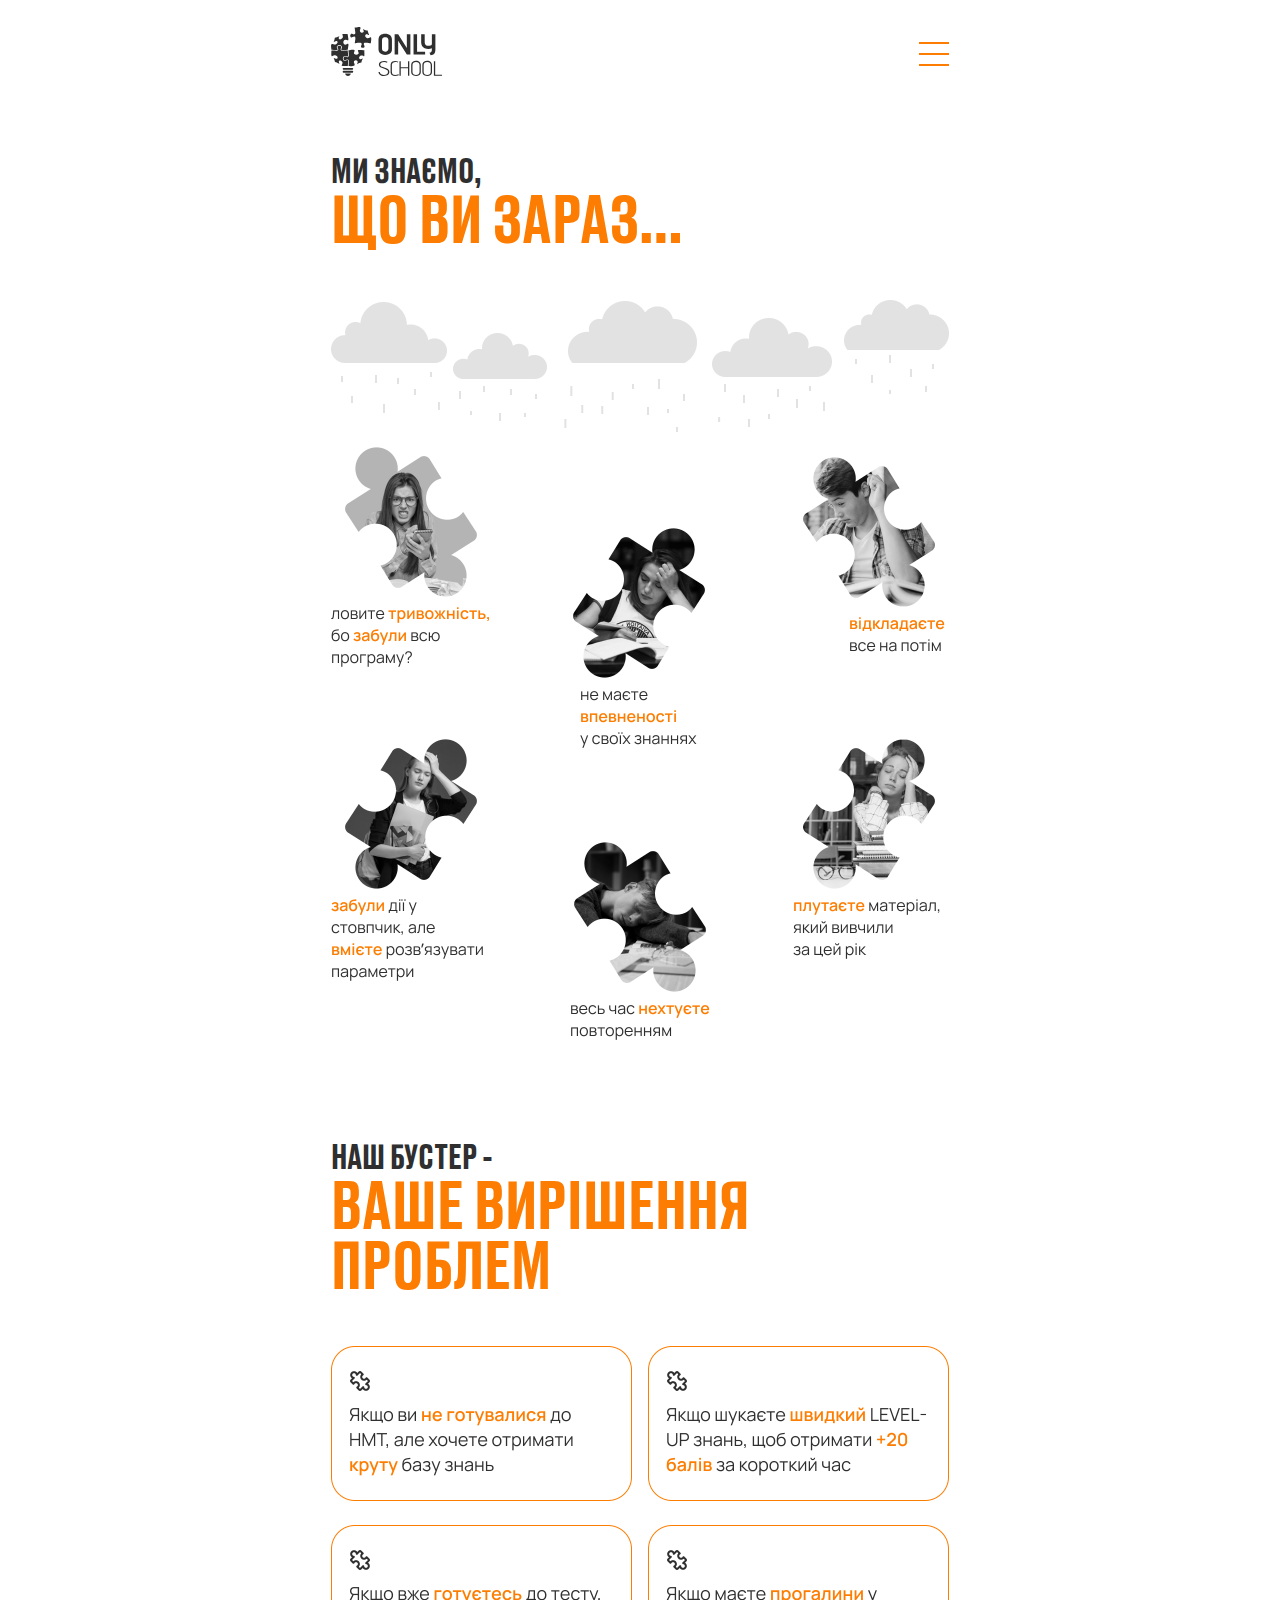
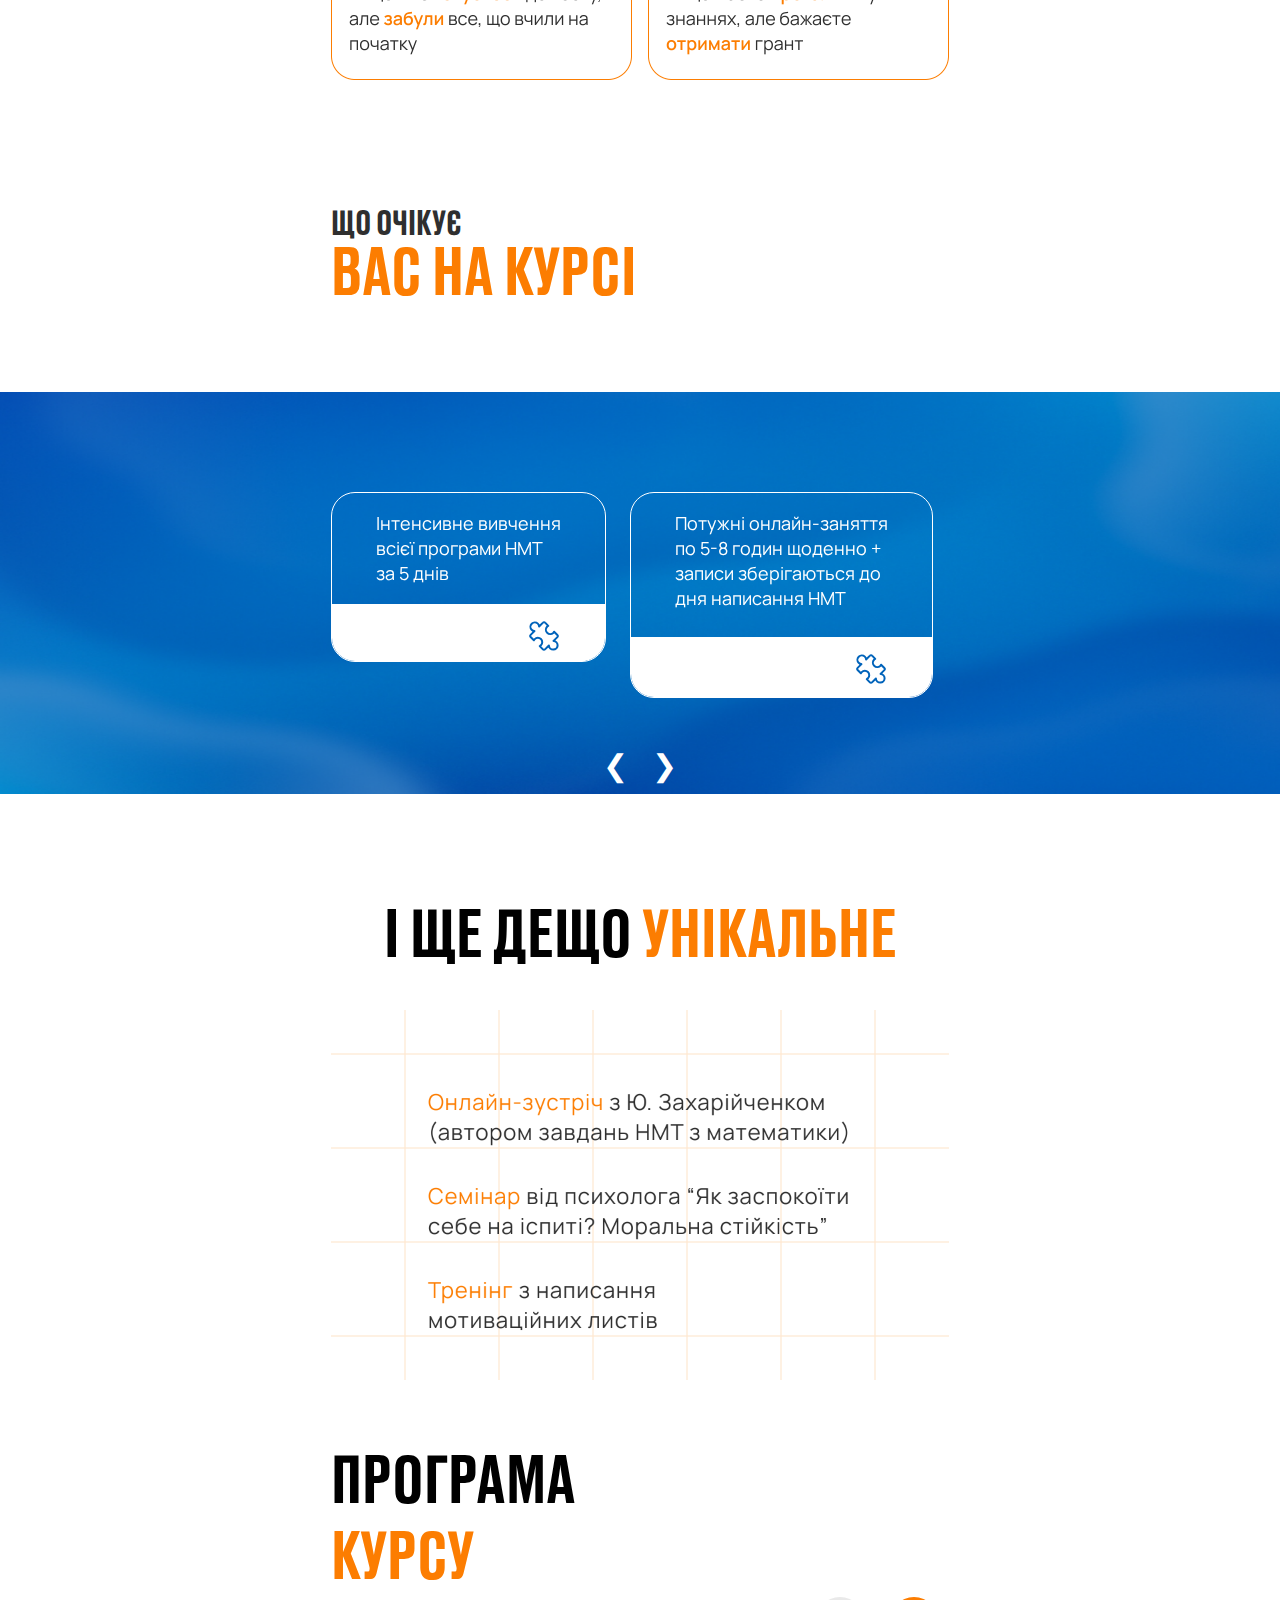
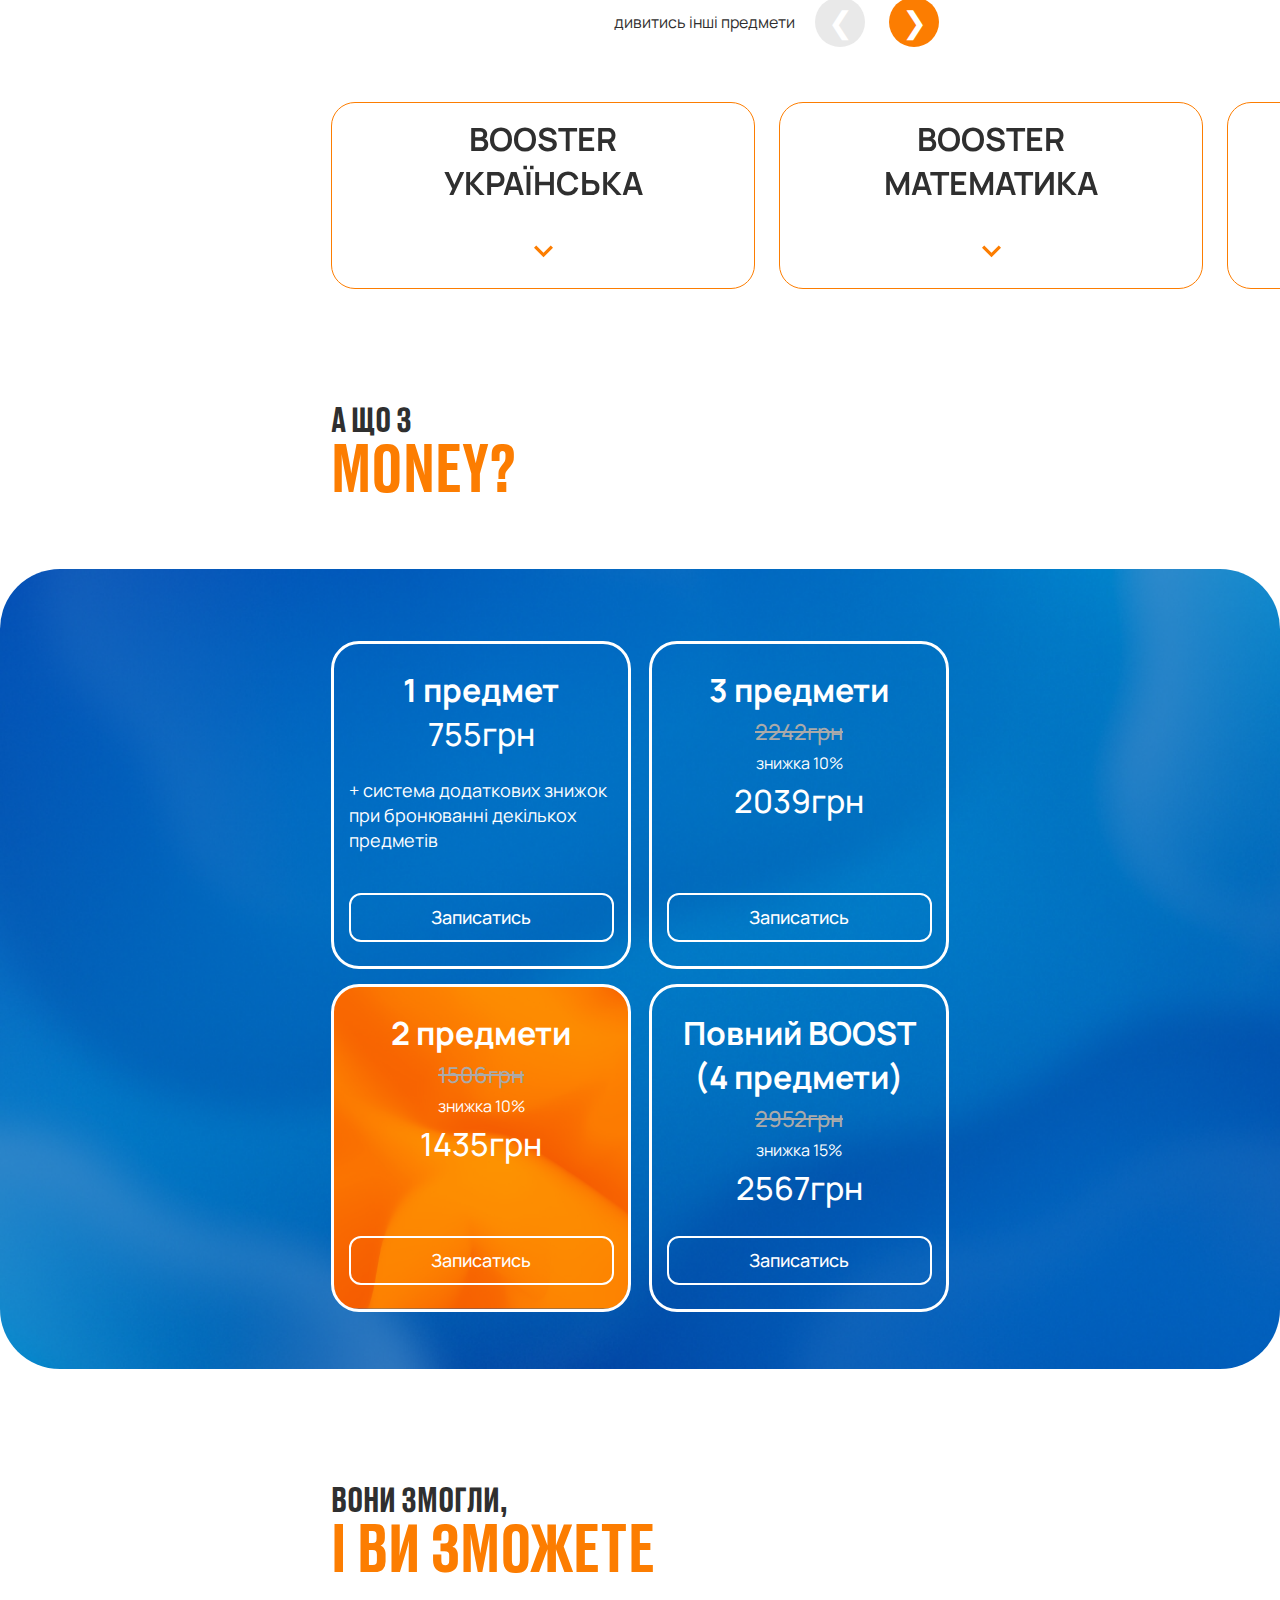
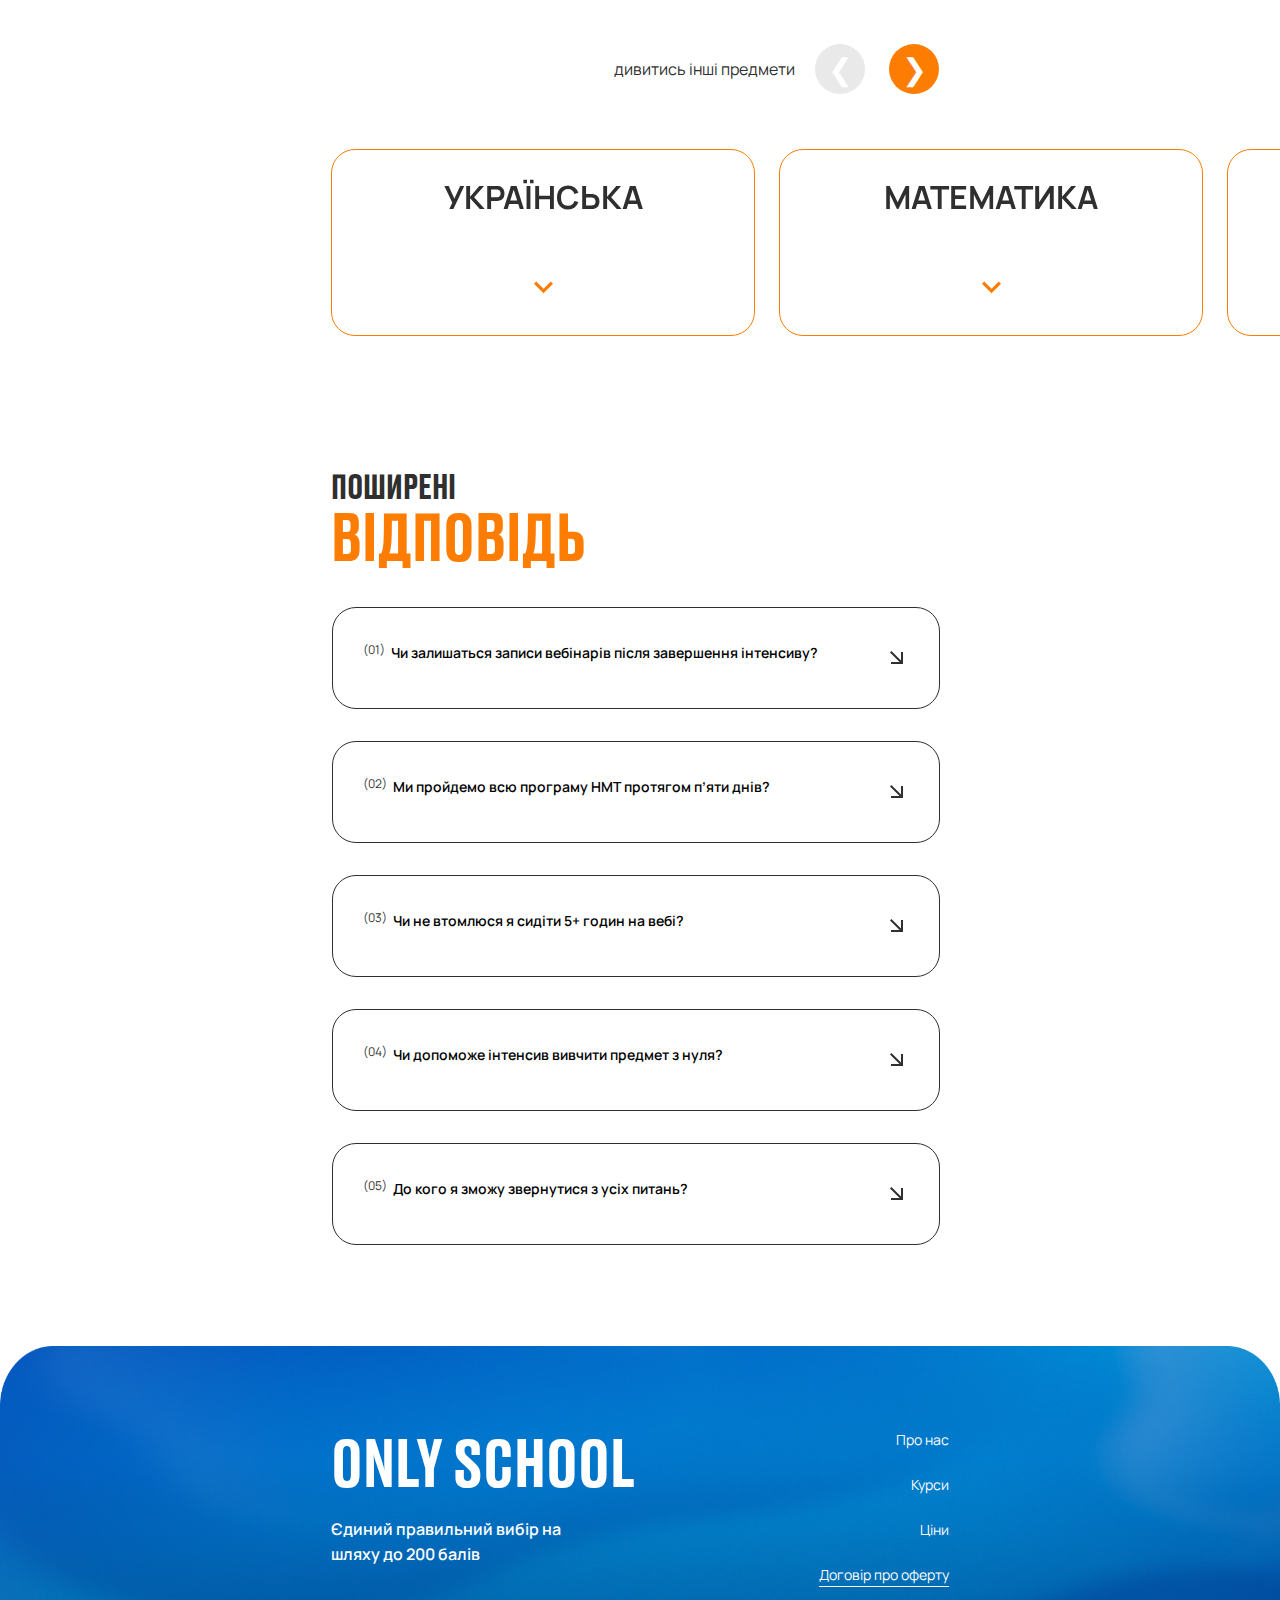
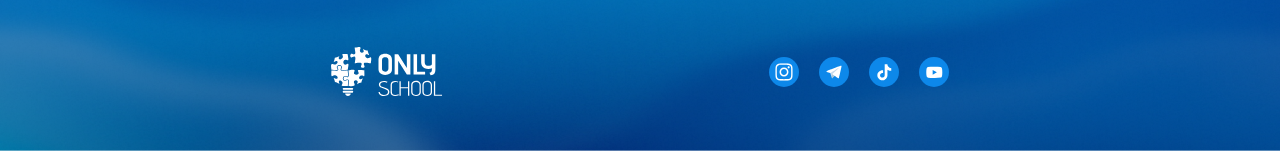
==== commit 6723ac36: "feat: bug fix" ====
--- a/nmt.html
+++ b/nmt.html
@@ -47,9 +47,9 @@
             
                     <div class="navbar">
                         <ul>
-                            <li><a href="">Про нас</a></li>
-                            <li><a href="">Курси</a></li>
-                            <li><a href="">Вiдгуки</a></li>
+                            <li><a href="#herosection">Про нас</a></li>
+                            <li><a href="#courses">Курси</a></li>
+                            <li><a href="#cost">Цiни</a></li>
                             <li><a href="#" id="openModal3" class="nav-link-button">Записатись</a></li>
             
                             <li><a href=""><svg class="svg-icon" width="49" height="49" viewBox="0 0 49 49" fill="#0D88EA" xmlns="http://www.w3.org/2000/svg">
@@ -87,7 +87,7 @@
                             <ul>
                               <li><a href="#herosection" onclick="toggleMenu()">Про нас</a></li>
                               <li><a href="#courses" onclick="toggleMenu()">Курси</a></li>
-                              <li><a href="#reviews" onclick="toggleMenu()">Вiдгуки</a></li>
+                              <li><a href="#cost" onclick="toggleMenu()">Цiни</a></li>
                               <li><a href="#" class="" id="openModal2">Записатись</a></li>
                             </ul>
                           </div>
@@ -95,6 +95,7 @@
                       </nav>
                 </div>
                 <p class="nmt-header-p">МИ ЗНАЄМО,<br> <span class="NMT-span">ЩО ВИ ЗАРАЗ…</span></p>
+                <a href="#" name="herosection"></a>
                 <div class="nmt-herosection"></div>
                 </div>
         </header>
@@ -239,6 +240,7 @@
       </section>
     
       <section class="nmt-slider-two">
+        <a href="#" name="courses"></a>
         <p class="nmt-header-p4">ПРОГРАМА<br><span class="NMT-span">КУРСУ</span></p>
     
             <div class="sub">
@@ -386,6 +388,7 @@
     
       <section>
         <div class="what-about-money">
+            <a href="#" name="cost"></a>
             <p class="nmt-header-p">А ЩО З<br><span class="NMT-span">MONEY?</span></p>
         </div>
     
@@ -600,18 +603,20 @@
                             <div class="accordeon-div-one">
                                 <p class="accordeon-p-opened">(01)</p>
                                 <p class="accordeon-heading-opened">Чи залишаться записи вебінарів після завершення інтенсиву?</p>
+
+                                <svg width="24" height="24" viewBox="0 0 24 24" fill="none" xmlns="http://www.w3.org/2000/svg">
+                                    <g clip-path="url(#clip0_132_1054)">
+                                        <path d="M6 6V8L14.59 8L5 17.59L6.41 19L16 9.41V18H18V6L6 6Z" fill="white"/>
+                                    </g>
+                                    <defs>
+                                        <clipPath id="clip0_132_1054">
+                                            <rect width="24" height="24" fill="white"/>
+                                        </clipPath>
+                                    </defs>
+                                </svg>
                             </div>
         
-                            <svg width="24" height="24" viewBox="0 0 24 24" fill="none" xmlns="http://www.w3.org/2000/svg">
-                                <g clip-path="url(#clip0_132_1054)">
-                                    <path d="M6 6V8L14.59 8L5 17.59L6.41 19L16 9.41V18H18V6L6 6Z" fill="white"/>
-                                </g>
-                                <defs>
-                                    <clipPath id="clip0_132_1054">
-                                        <rect width="24" height="24" fill="white"/>
-                                    </clipPath>
-                                </defs>
-                            </svg>
+
                         </div>
                         <p class="accordeon-p-second">Так, запис буде збережено протягом 2 місяців до кінцевої дати складання НМТ</p>
                     </div>
@@ -638,18 +643,20 @@
                             <div class="accordeon-div-one">
                                 <p class="accordeon-p-opened">(02)</p>
                                 <p class="accordeon-heading-opened">Ми пройдемо всю програму НМТ протягом п’яти днів?</p>
+
+                                <svg width="24" height="24" viewBox="0 0 24 24" fill="none" xmlns="http://www.w3.org/2000/svg">
+                                    <g clip-path="url(#clip0_132_1054)">
+                                        <path d="M6 6V8L14.59 8L5 17.59L6.41 19L16 9.41V18H18V6L6 6Z" fill="white"/>
+                                    </g>
+                                    <defs>
+                                        <clipPath id="clip0_132_1054">
+                                            <rect width="24" height="24" fill="white"/>
+                                        </clipPath>
+                                    </defs>
+                                </svg>
                             </div>
         
-                            <svg width="24" height="24" viewBox="0 0 24 24" fill="none" xmlns="http://www.w3.org/2000/svg">
-                                <g clip-path="url(#clip0_132_1054)">
-                                    <path d="M6 6V8L14.59 8L5 17.59L6.41 19L16 9.41V18H18V6L6 6Z" fill="white"/>
-                                </g>
-                                <defs>
-                                    <clipPath id="clip0_132_1054">
-                                        <rect width="24" height="24" fill="white"/>
-                                    </clipPath>
-                                </defs>
-                            </svg>
+
                         </div>
                         <p class="accordeon-p-second">Так, ви отримаєте всю необхідну інформацію, яка передбачена програмою іспиту</p>
                     </div>
@@ -676,18 +683,20 @@
                             <div class="accordeon-div-one">
                                 <p class="accordeon-p-opened">(03)</p>
                                 <p class="accordeon-heading-opened">Чи не втомлюся я сидіти 5+ годин на вебі?</p>
+
+                                <svg width="24" height="24" viewBox="0 0 24 24" fill="none" xmlns="http://www.w3.org/2000/svg">
+                                    <g clip-path="url(#clip0_132_1054)">
+                                        <path d="M6 6V8L14.59 8L5 17.59L6.41 19L16 9.41V18H18V6L6 6Z" fill="white"/>
+                                    </g>
+                                    <defs>
+                                        <clipPath id="clip0_132_1054">
+                                            <rect width="24" height="24" fill="white"/>
+                                        </clipPath>
+                                    </defs>
+                                </svg>
                             </div>
         
-                            <svg width="24" height="24" viewBox="0 0 24 24" fill="none" xmlns="http://www.w3.org/2000/svg">
-                                <g clip-path="url(#clip0_132_1054)">
-                                    <path d="M6 6V8L14.59 8L5 17.59L6.41 19L16 9.41V18H18V6L6 6Z" fill="white"/>
-                                </g>
-                                <defs>
-                                    <clipPath id="clip0_132_1054">
-                                        <rect width="24" height="24" fill="white"/>
-                                    </clipPath>
-                                </defs>
-                            </svg>
+
                         </div>
                         <p class="accordeon-p-second">На інтенсиві передбачено перерви для розвантаження мізків</p>
                     </div>
@@ -714,18 +723,20 @@
                             <div class="accordeon-div-one">
                                 <p class="accordeon-p-opened">(04)</p>
                                 <p class="accordeon-heading-opened">Чи допоможе інтенсив вивчити предмет з нуля?</p>
+
+                                <svg width="24" height="24" viewBox="0 0 24 24" fill="none" xmlns="http://www.w3.org/2000/svg">
+                                    <g clip-path="url(#clip0_132_1054)">
+                                        <path d="M6 6V8L14.59 8L5 17.59L6.41 19L16 9.41V18H18V6L6 6Z" fill="white"/>
+                                    </g>
+                                    <defs>
+                                        <clipPath id="clip0_132_1054">
+                                            <rect width="24" height="24" fill="white"/>
+                                        </clipPath>
+                                    </defs>
+                                </svg>
                             </div>
         
-                            <svg width="24" height="24" viewBox="0 0 24 24" fill="none" xmlns="http://www.w3.org/2000/svg">
-                                <g clip-path="url(#clip0_132_1054)">
-                                    <path d="M6 6V8L14.59 8L5 17.59L6.41 19L16 9.41V18H18V6L6 6Z" fill="white"/>
-                                </g>
-                                <defs>
-                                    <clipPath id="clip0_132_1054">
-                                        <rect width="24" height="24" fill="white"/>
-                                    </clipPath>
-                                </defs>
-                            </svg>
+
                         </div>
                         <p class="accordeon-p-second">Так, адже ми інтенсивно пройдемо всю програму</p>
                     </div>
@@ -752,18 +763,20 @@
                             <div class="accordeon-div-one">
                                 <p class="accordeon-p-opened">(05)</p>
                                 <p class="accordeon-heading-opened">До кого я зможу звернутися з усіх питань?</p>
+
+                                <svg width="24" height="24" viewBox="0 0 24 24" fill="none" xmlns="http://www.w3.org/2000/svg">
+                                    <g clip-path="url(#clip0_132_1054)">
+                                        <path d="M6 6V8L14.59 8L5 17.59L6.41 19L16 9.41V18H18V6L6 6Z" fill="white"/>
+                                    </g>
+                                    <defs>
+                                        <clipPath id="clip0_132_1054">
+                                            <rect width="24" height="24" fill="white"/>
+                                        </clipPath>
+                                    </defs>
+                                </svg>
                             </div>
         
-                            <svg width="24" height="24" viewBox="0 0 24 24" fill="none" xmlns="http://www.w3.org/2000/svg">
-                                <g clip-path="url(#clip0_132_1054)">
-                                    <path d="M6 6V8L14.59 8L5 17.59L6.41 19L16 9.41V18H18V6L6 6Z" fill="white"/>
-                                </g>
-                                <defs>
-                                    <clipPath id="clip0_132_1054">
-                                        <rect width="24" height="24" fill="white"/>
-                                    </clipPath>
-                                </defs>
-                            </svg>
+
                         </div>
                         <p class="accordeon-p-second">У чаті буде хелпер, який тебе проконсультує, якщо виникнуть питання</p>
                     </div>
@@ -782,9 +795,9 @@
                     </div>
     
                     <div class="footer-tablet">
-                        <a href="">Про нас</a>
-                        <a href="">Курси</a>
-                        <a href="">Відгуки</a>
+                        <a href="#herosection">Про нас</a>
+                        <a href="courses">Курси</a>
+                        <a href="cost">Цiни</a>
                         <a href="" class="oferta">Договір про оферту</a>
                     </div>
                 </div>
--- a/style.css
+++ b/style.css
@@ -2301,7 +2301,7 @@
   .bg-money-container{
     width: 1320px;
     margin: auto;
-    display: flex;
+    display: inline-flex;
     justify-content: space-between;
 
   }
@@ -2449,8 +2449,8 @@
 
 .menu-links {
   position: absolute;
-  top: 100%;
-  right: 0;
+  top: 150%;
+  right: -11px;
   width: fit-content;
   max-height: 0;
   overflow: hidden;
@@ -2465,6 +2465,11 @@
   color: black;
   text-decoration: none;
   transition: all 0.3 ease-in-out;
+  font-family: 'Manrope';
+}
+.menu-links a:hover{
+  transition: .2s ease-in-out;
+  color: rgb(252, 125, 1);
 }
 
 .menu-links li {
@@ -2474,6 +2479,12 @@
 .menu-links.open {
   max-height: 300px;
   background-color: #fff;
+  border: 1px solid rgb(252, 125, 1);
+  border-radius: 24px;
+  padding-top: 15px;
+  padding-bottom: 15px;
+  padding-right: 20px;
+  padding-left: 20px;
 }
 
 .hamburger-icon.open span:first-child {
@@ -2483,7 +2494,9 @@
 .hamburger-icon.open span:nth-child(2) {
   opacity: 0;
 }
-
+.nmt-column-money{
+  display: flex;
+}
 .hamburger-icon.open span:last-child {
   transform: rotate(-45deg) translate(10px, -5px);
 }
@@ -2491,7 +2504,11 @@
 .hamburger-icon span:first-child {
   transform: none;
 }
-
+.nmt-column-money{
+  display: flex;
+  justify-content: space-between;
+  width: 647.5px;
+}
 .hamburger-icon span:first-child {
   opacity: 1;
 }
@@ -2558,6 +2575,11 @@
     .bg-img{
       display: none;
     }
+    .nmt-column-money{
+      display: unset;
+      justify-content: space-between;
+      width: unset;
+    }
     .second-section{
       width: 319px;
      height: 235px;
@@ -2948,6 +2970,7 @@
 }
 .bg-money-container{
 width: 618px;
+display: flex;
 }
 .bg-money{
   height: 800px;
@@ -2966,6 +2989,9 @@
 }
 .footer-tablet a{
   text-align: right;
+}
+.accordeon-heading1{
+  font-size: 14px;
 }
     }
 
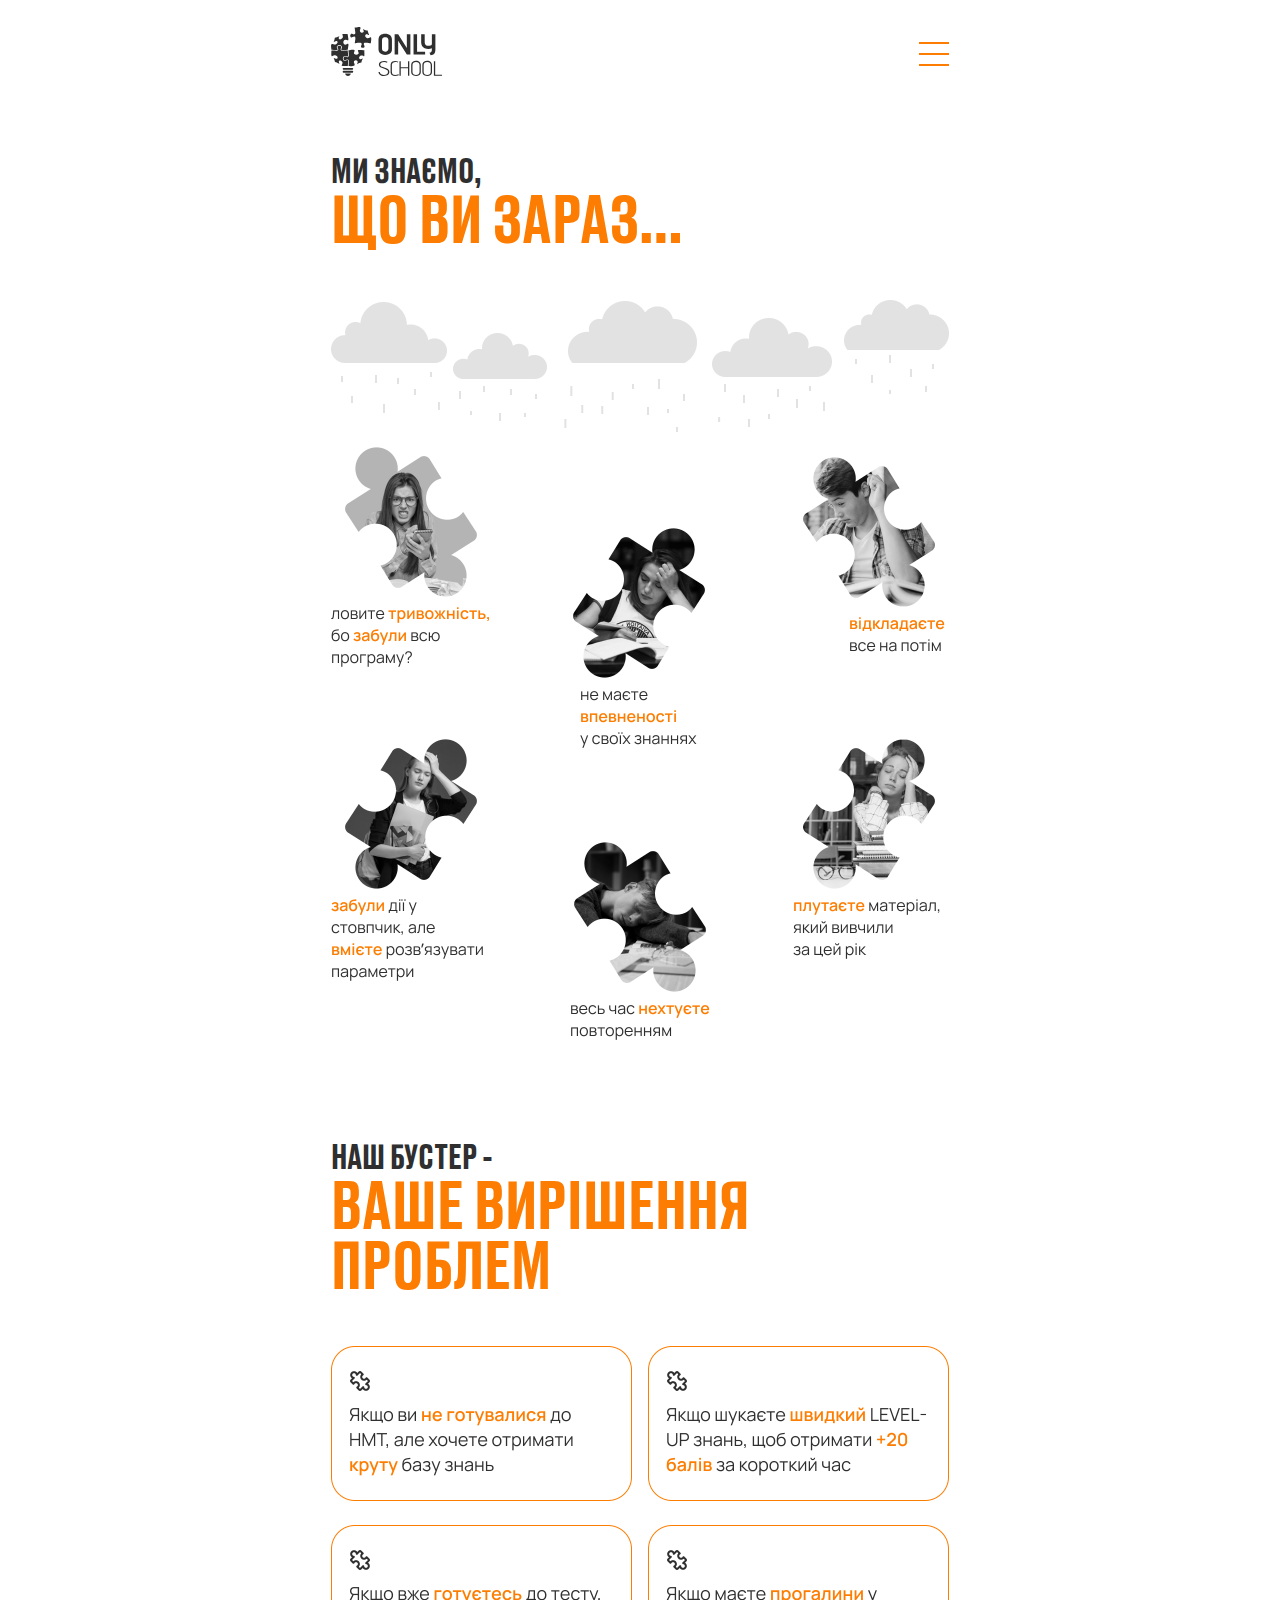
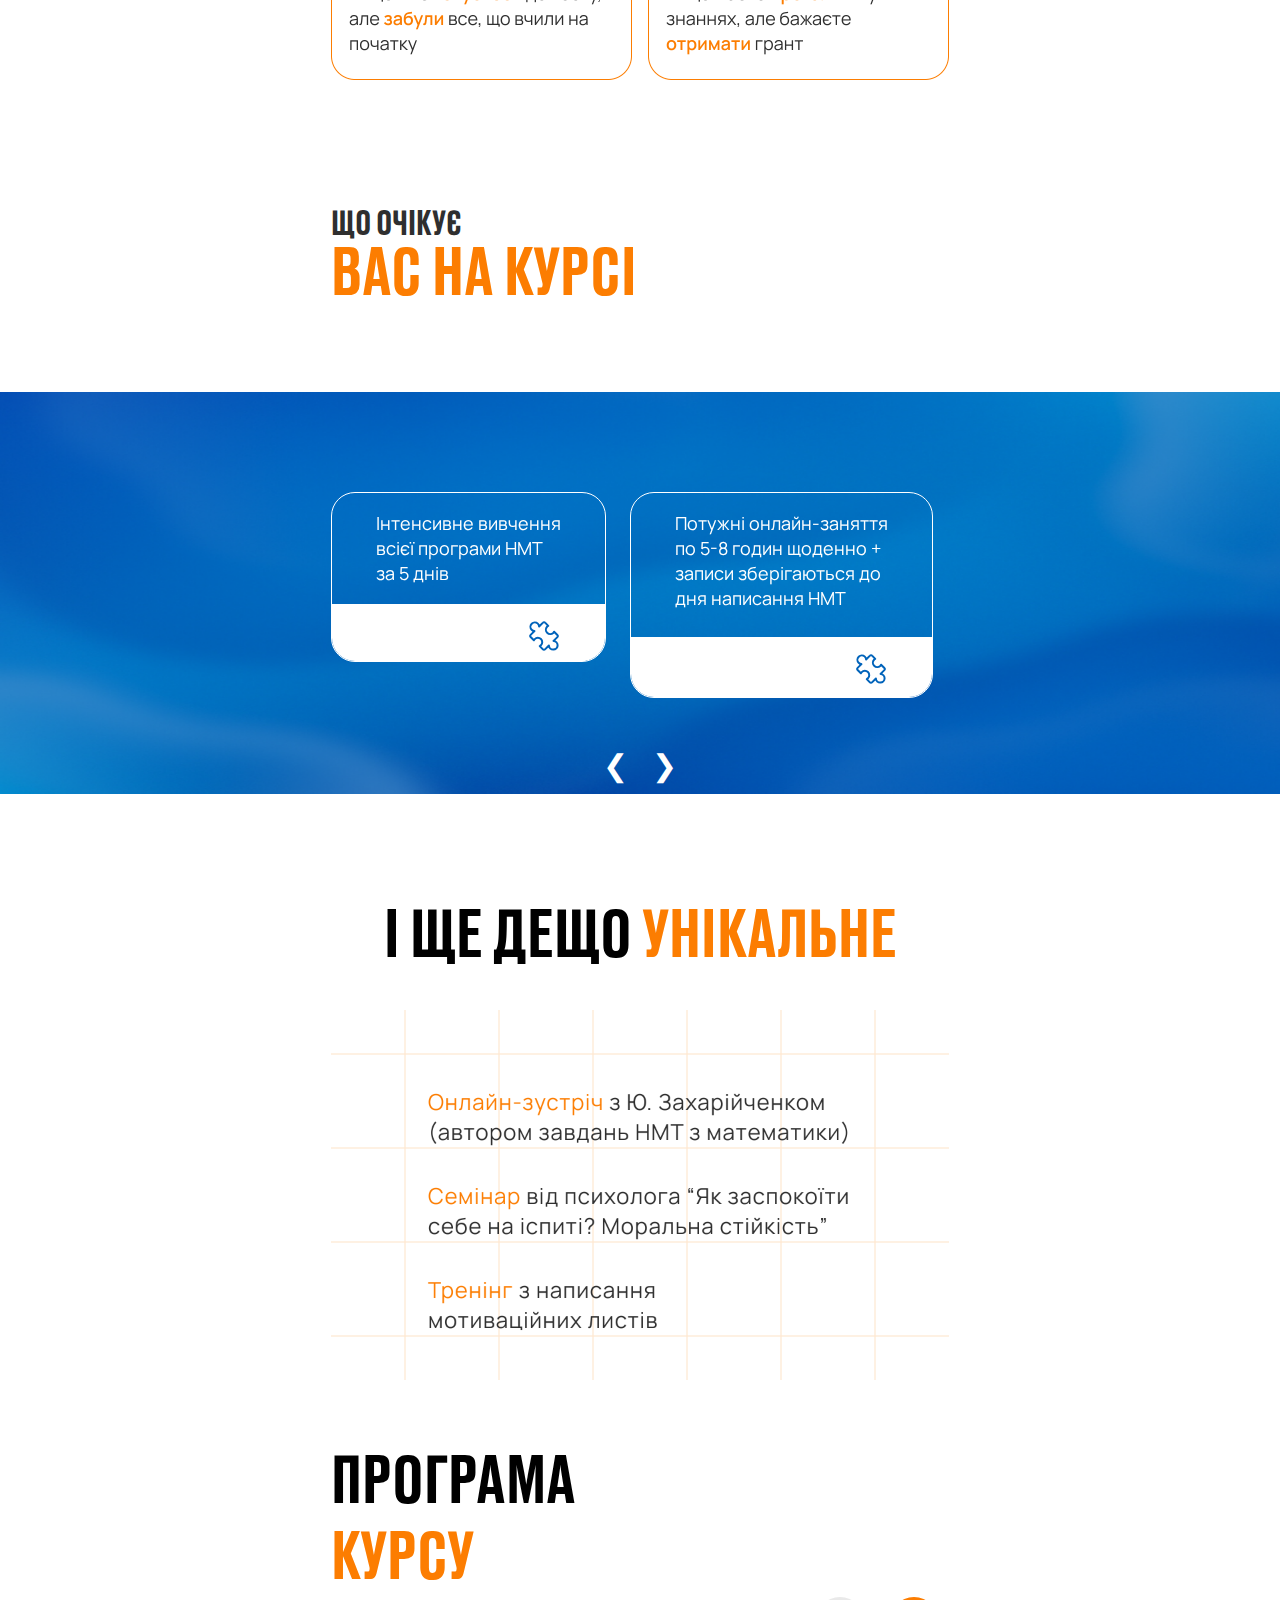
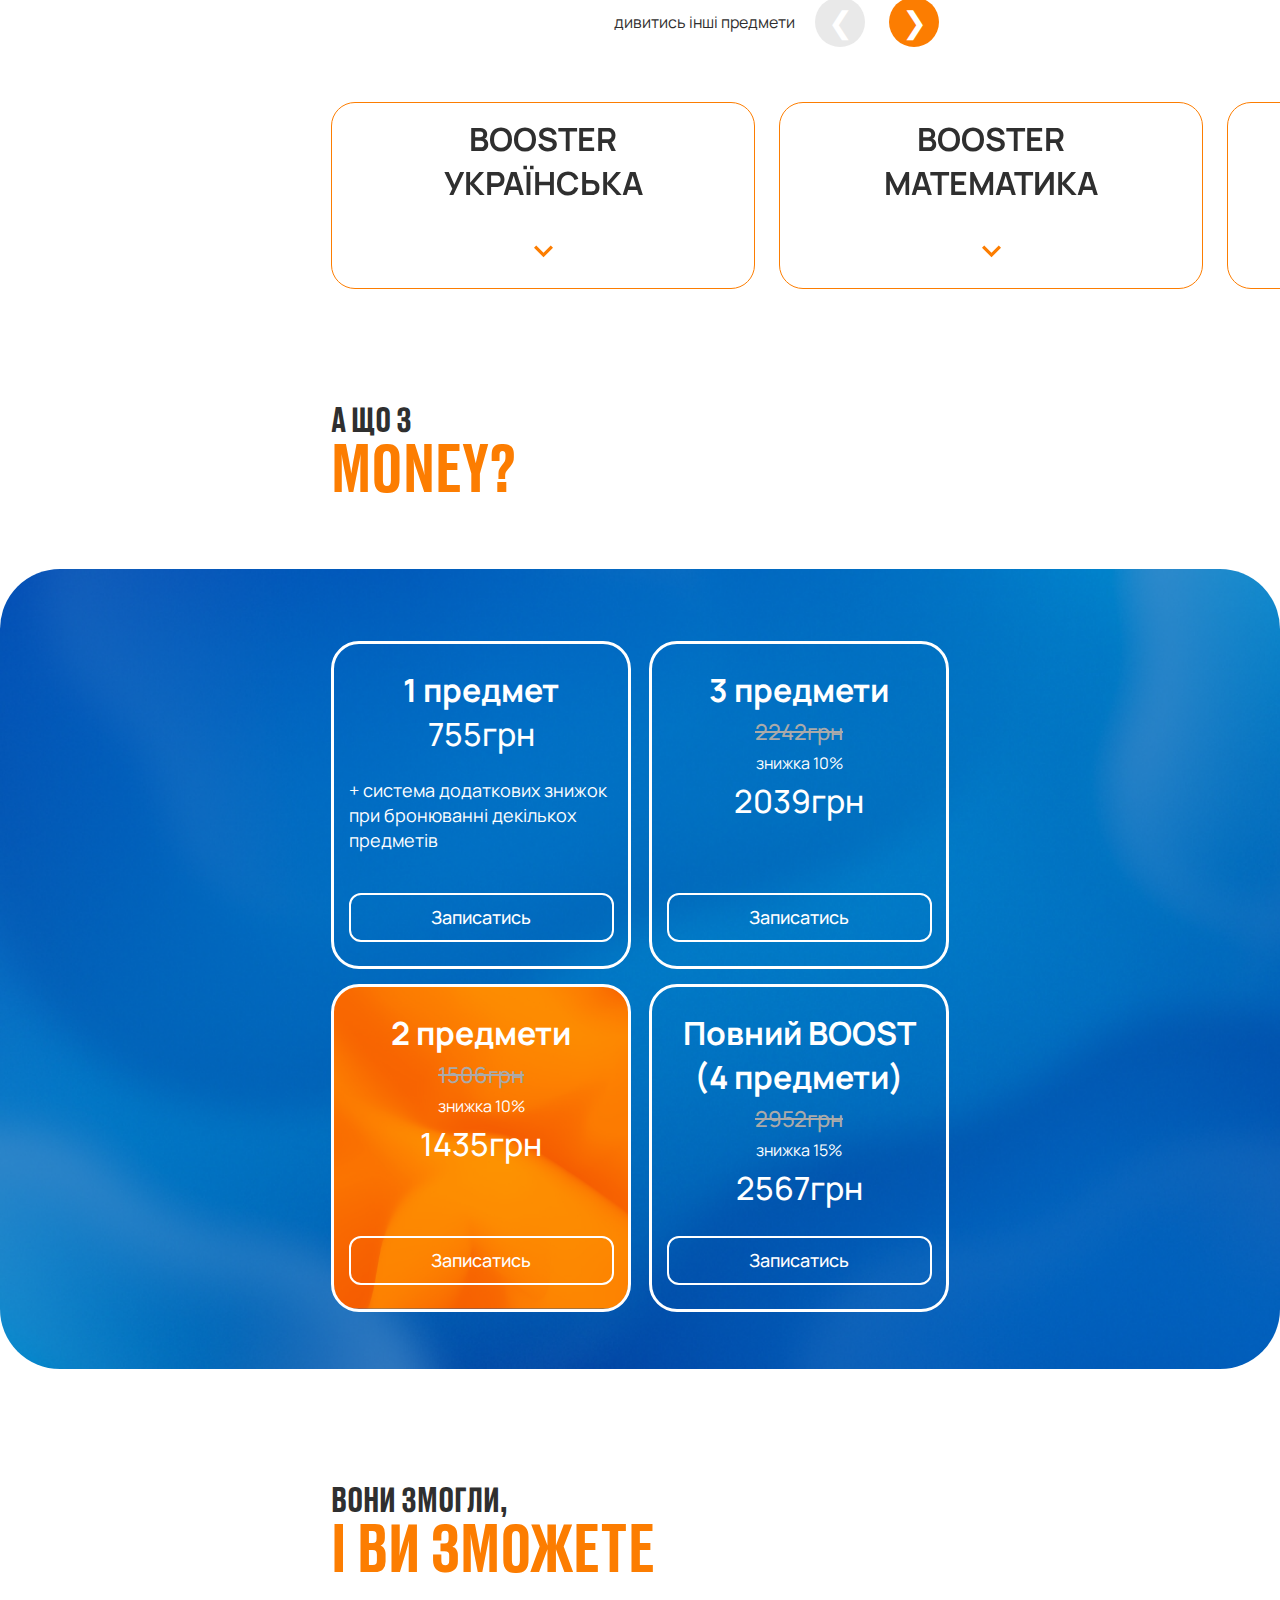
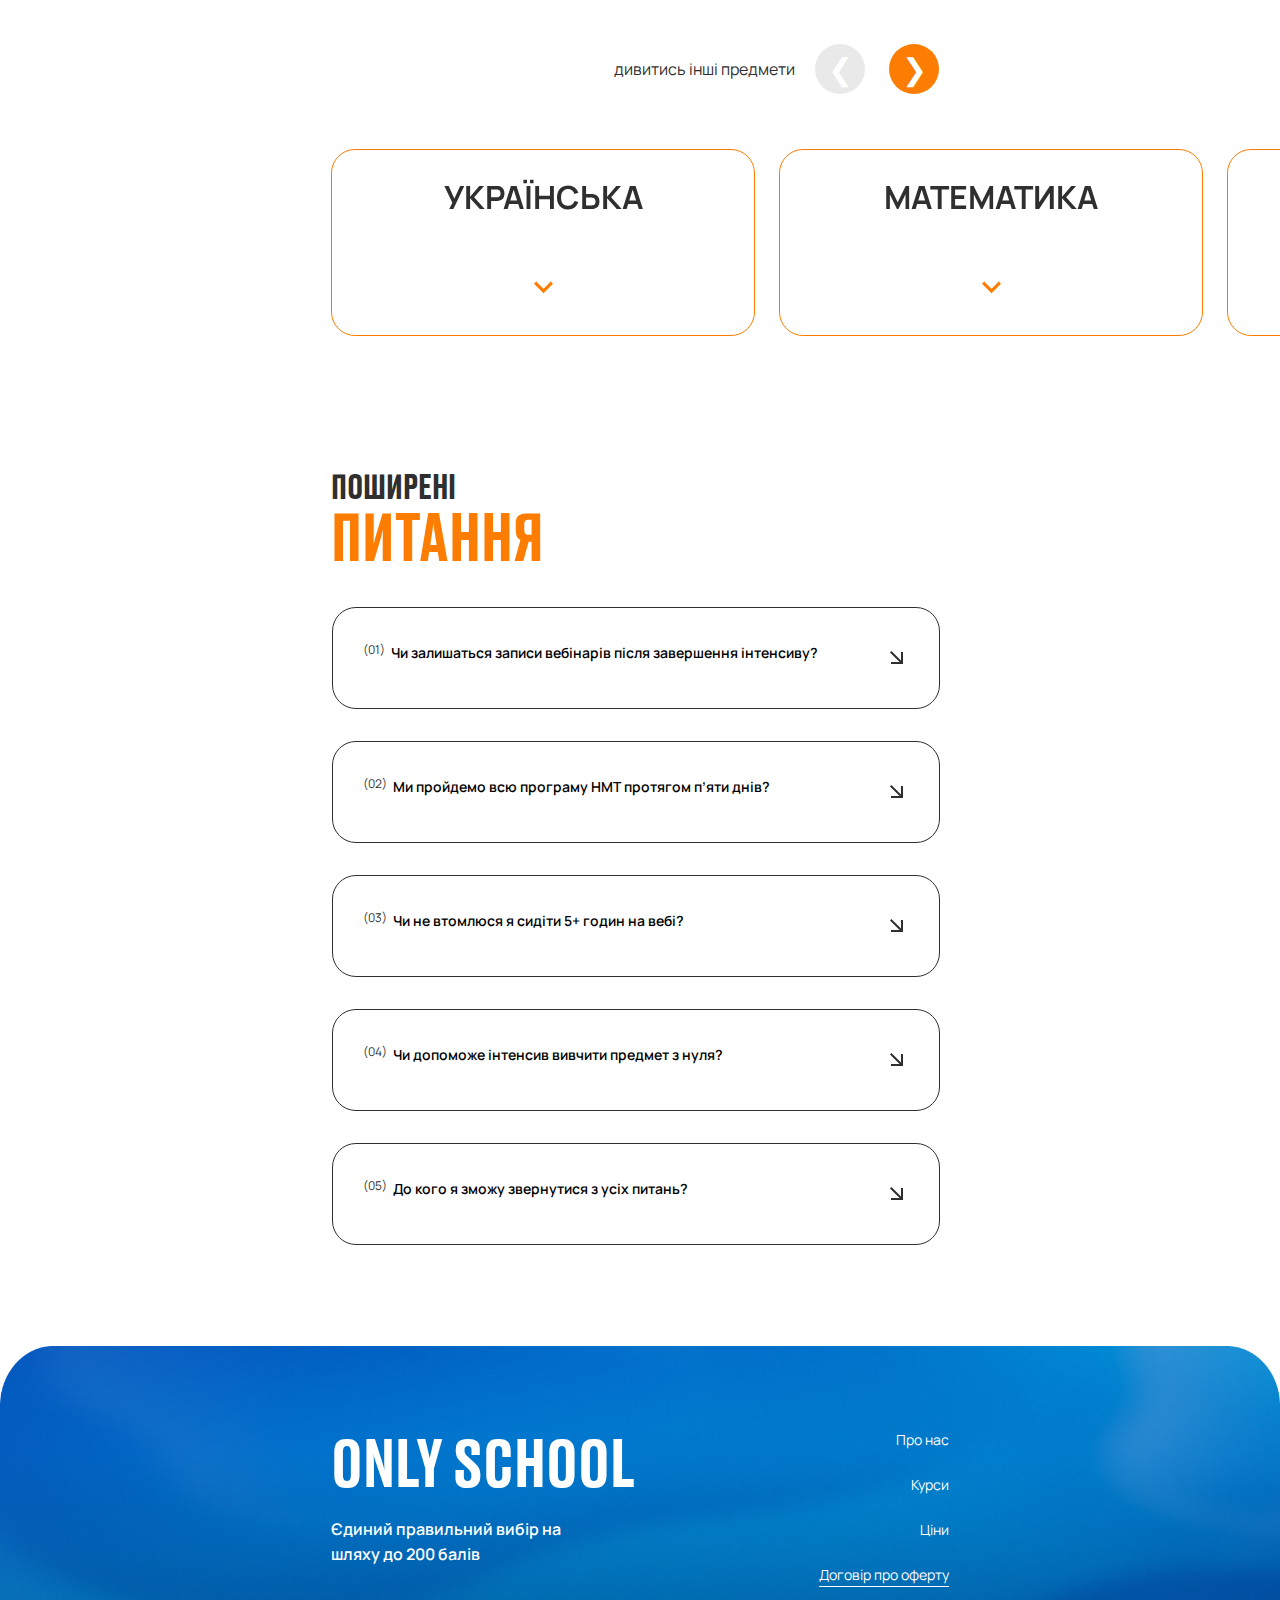
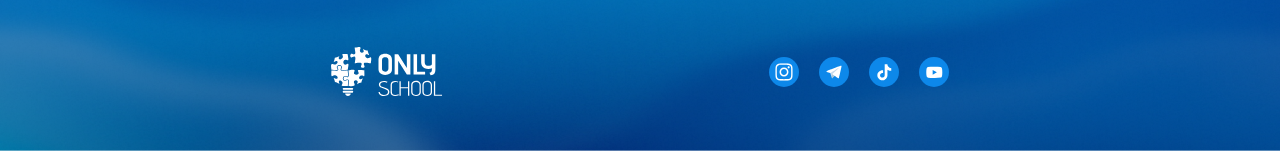
==== commit 3b2f5162: "feat: add mobile adaptation" ====
--- a/nmt.html
+++ b/nmt.html
@@ -52,7 +52,7 @@
                             <li><a href="#cost">Цiни</a></li>
                             <li><a href="#" id="openModal3" class="nav-link-button">Записатись</a></li>
             
-                            <li><a href=""><svg class="svg-icon" width="49" height="49" viewBox="0 0 49 49" fill="#0D88EA" xmlns="http://www.w3.org/2000/svg">
+                            <li><a href="https://www.instagram.com/onlyschool.ed?igsh=NmdjYTlscjQ4bGZt"><svg class="svg-icon" width="49" height="49" viewBox="0 0 49 49" fill="#0D88EA" xmlns="http://www.w3.org/2000/svg">
                                 <circle cx="24.5" cy="24.5" r="24.5"/>
                                 <g clip-path="url(#clip0_1_116)">
                                 <path d="M24.5013 10.2085C20.6198 10.2085 20.1327 10.2255 18.6083 10.2948C17.0868 10.3645 16.0482 10.6054 15.1395 10.9588C14.1995 11.3238 13.4022 11.8121 12.6078 12.6068C11.8128 13.4012 11.3245 14.1985 10.9583 15.1382C10.604 16.0472 10.3628 17.0861 10.2943 18.6069C10.2261 20.1314 10.2083 20.6188 10.2083 24.5002C10.2083 28.3816 10.2255 28.8672 10.2946 30.3916C10.3646 31.9131 10.6054 32.9516 10.9586 33.8603C11.3239 34.8003 11.8122 35.5976 12.6069 36.392C13.401 37.187 14.1983 37.6765 15.1377 38.0415C16.047 38.3949 17.0859 38.6358 18.6071 38.7055C20.1315 38.7748 20.6183 38.7918 24.4995 38.7918C28.3812 38.7918 28.8668 38.7749 30.3913 38.7055C31.9128 38.6358 32.9525 38.3949 33.8618 38.0415C34.8015 37.6765 35.5977 37.187 36.3918 36.392C37.1867 35.5976 37.675 34.8003 38.0413 33.8606C38.3926 32.9516 38.6338 31.9128 38.7052 30.3919C38.7737 28.8675 38.7916 28.3815 38.7916 24.5002C38.7916 20.6188 38.7737 20.1317 38.7052 18.6072C38.6338 17.0858 38.3926 16.0472 38.0413 15.1385C37.675 14.1985 37.1867 13.4012 36.3918 12.6068C35.5968 11.8118 34.8018 11.3235 33.8609 10.9588C32.9498 10.6054 31.9107 10.3645 30.3892 10.2948C28.8647 10.2255 28.3794 10.2085 24.4968 10.2085H24.5013ZM23.2192 12.784C23.5997 12.7834 24.0243 12.784 24.5013 12.784C28.3172 12.784 28.7694 12.7977 30.2763 12.8662C31.6698 12.9299 32.4261 13.1627 32.9299 13.3583C33.5968 13.6174 34.0723 13.927 34.5722 14.4272C35.0724 14.9274 35.3821 15.4038 35.6417 16.0708C35.8374 16.5739 36.0705 17.3302 36.1339 18.7237C36.2024 20.2302 36.2173 20.6828 36.2173 24.4969C36.2173 28.311 36.2024 28.7636 36.1339 30.2701C36.0702 31.6636 35.8374 32.4198 35.6417 32.923C35.3827 33.59 35.0724 34.0649 34.5722 34.5648C34.072 35.065 33.5971 35.3746 32.9299 35.6337C32.4267 35.8302 31.6698 36.0624 30.2763 36.1261C28.7698 36.1946 28.3172 36.2095 24.5013 36.2095C20.685 36.2095 20.2328 36.1946 18.7262 36.1261C17.3327 36.0618 16.5765 35.829 16.0724 35.6334C15.4054 35.3743 14.929 35.0647 14.4288 34.5645C13.9286 34.0643 13.6189 33.5891 13.3593 32.9218C13.1637 32.4186 12.9305 31.6624 12.8671 30.2689C12.7986 28.7624 12.7849 28.3098 12.7849 24.4933C12.7849 20.6769 12.7986 20.2266 12.8671 18.7201C12.9308 17.3266 13.1637 16.5704 13.3593 16.0666C13.6183 15.3996 13.9286 14.9233 14.4288 14.4231C14.929 13.9228 15.4054 13.6132 16.0724 13.3536C16.5762 13.157 17.3327 12.9248 18.7262 12.8608C20.0446 12.8012 20.5555 12.7834 23.2192 12.7804L23.2192 12.784ZM32.1301 15.157C31.1833 15.157 30.4151 15.9243 30.4151 16.8714C30.4151 17.8182 31.1833 18.5864 32.1301 18.5864C33.0769 18.5864 33.8451 17.8182 33.8451 16.8714C33.8451 15.9246 33.0769 15.1564 32.1301 15.1564L32.1301 15.157ZM24.5013 17.1608C20.448 17.1608 17.1618 20.447 17.1618 24.5002C17.1618 28.5533 20.448 31.838 24.5013 31.838C28.5545 31.838 31.8395 28.5533 31.8395 24.5002C31.8395 20.447 28.5542 17.1608 24.501 17.1608H24.5013ZM24.5013 19.7363C27.1321 19.7363 29.2652 21.869 29.2652 24.5002C29.2652 27.131 27.1321 29.264 24.5013 29.264C21.8701 29.264 19.7373 27.131 19.7373 24.5002C19.7373 21.869 21.8701 19.7363 24.5013 19.7363Z" fill="white"/>
@@ -66,7 +66,7 @@
                             </a></li>
             
                             <li>
-                                <a href=""><svg class="svg-icon" width="49" height="49" viewBox="0 0 49 49" fill="#0D88EA" xmlns="http://www.w3.org/2000/svg">
+                                <a href="https://t.me/onlyschooled"><svg class="svg-icon" width="49" height="49" viewBox="0 0 49 49" fill="#0D88EA" xmlns="http://www.w3.org/2000/svg">
                                 <circle cx="24.5" cy="24.5" r="24.5"/>
                                 <path d="M18.375 25.9475L20.9279 33.9589C20.9279 33.9589 21.247 34.7085 21.5888 34.7085C21.9306 34.7085 27.0139 28.7127 27.0139 28.7127L33.6875 16.3335L18.4661 23.8795L18.375 25.9475Z" fill="#C8DAEA"/>
                                 <path d="M21.4376 27.5625L21.0994 33.9741C21.0994 33.9741 21.4376 35.7292 22.355 33.9741C23.7958 32.3222 26.1958 30.625 26.1958 30.625" fill="#A9C6D8"/>
@@ -386,7 +386,7 @@
         </div>
     </section>
     
-      <section>
+      <section class="what-about-money-section">
         <div class="what-about-money">
             <a href="#" name="cost"></a>
             <p class="nmt-header-p">А ЩО З<br><span class="NMT-span">MONEY?</span></p>
@@ -576,7 +576,7 @@
         <section class="new-accordeon">
             <section class="FAQ">
                 <p class="faq-p-one">Поширенi</p>
-                <p class="faq-p-two">відповідь</p>
+                <p class="faq-p-two">ПИТАННЯ</p>
         
         
     
@@ -796,8 +796,8 @@
     
                     <div class="footer-tablet">
                         <a href="#herosection">Про нас</a>
-                        <a href="courses">Курси</a>
-                        <a href="cost">Цiни</a>
+                        <a href="#courses">Курси</a>
+                        <a href="#cost">Цiни</a>
                         <a href="" class="oferta">Договір про оферту</a>
                     </div>
                 </div>
@@ -832,7 +832,7 @@
                             </svg>
                     </div>
                     <div class="footer-links">
-                        <div class="firs-link"><a href="">
+                        <div class="firs-link"><a href="https://www.instagram.com/onlyschool.ed?igsh=NmdjYTlscjQ4bGZt">
                             <svg class="svg-icon" width="30" height="30" viewBox="0 0 30 30" fill="#0D88EA" xmlns="http://www.w3.org/2000/svg">
                                 <circle cx="15" cy="15" r="15" />
                                 <g clip-path="url(#clip0_275_1310)">
@@ -846,7 +846,7 @@
                                 </svg>
                         </a></div>
     
-                        <div><a href="">
+                        <div><a href="https://t.me/onlyschooled">
                             <svg class="svg-icon" width="30" height="30" viewBox="0 0 30 30" fill="#0D88EA" xmlns="http://www.w3.org/2000/svg">
                                 <circle cx="15" cy="15" r="15" />
                                 <path d="M11.25 15.8861L12.813 20.7911C12.813 20.7911 13.0084 21.25 13.2176 21.25C13.4269 21.25 16.5391 17.5791 16.5391 17.5791L20.625 10L11.3058 14.62L11.25 15.8861Z" fill="#C8DAEA"/>
@@ -872,7 +872,7 @@
                                 
                         </a></div>
     
-                        <div><a href="">
+                        <div><a href="https://www.youtube.com/@onlyschool.education">
                             <svg class="svg-icon" width="30" height="30" viewBox="0 0 30 30" fill="#0D88EA" xmlns="http://www.w3.org/2000/svg">
                                 <circle cx="15" cy="15" r="15" f/>
                                 <g clip-path="url(#clip0_275_1313)">
--- a/style.css
+++ b/style.css
@@ -3287,4 +3287,95 @@
         .oferta{
           width: 132px;
         }
-    }
+        .nmt-herosection{
+          width: 327px;
+          background-image: url(./img/mobile-hero-nmt.png);
+          background-size: cover;
+          height: 1000px;
+        }
+        .nmt-our-booster{
+          width: 327px;
+        }
+        .nmt-text-block{
+          width: 327px;
+          background-image: url(./img/nmt-your-mobile.png);
+          background-size: cover;
+          height: 830px;
+        }
+        .nmt-slide-one{
+          width: 327px;
+        }
+        .nmt-slider-list-one.grab{
+          width: 327px;
+        }
+        .nmt-slider-list-one.grabbing{
+          width: 327px;
+        }
+        .nmt-slide-one{
+          margin-right: 0px;
+        }
+        .unique{
+          width: 327px;
+        }
+        .unique-bg-text{
+          width: 327px;
+          background-image: url(./img/text-block-mobile.png);
+          background-size: contain;
+          background-repeat: no-repeat;
+          height: 290px;
+        }
+        .nmt-slider-two{
+          width: 327px;
+        }
+        .next-nmt-one-two, .prev-nmt-one-two{
+          font-size: 15px;
+          width: 35px;
+          height: 35px;
+        }
+        .sub{
+          width: 327px;
+          justify-content: space-between;
+        }
+        .nmt-show-subj{
+          font-size: 14px;
+          margin-left: 2px;
+        }
+        .nmt-chill{
+          width: 327px;
+        }
+        .slide-nmt-fixed{
+          width: 327px;
+        }
+        .booster-img{
+          width: 300px;
+          margin-left: 12px;
+        }
+        .what-about-money{
+          width: 327px;
+        }
+        .bg-money-container{
+          width: 327px;
+          flex-direction: column;
+        }
+        .bg-money{
+          height: 1500px;
+        }
+        .nmt-column-money{
+          display: flex;
+      flex-direction: column;
+      align-items: center;
+        }
+        .NMT-span{
+          font-size: 59px;
+          line-height: 0xp;
+        }
+        .nmt-header-p4{
+          font-size: 33px;
+          line-height: 60px;
+        }
+        .next-nmt-one-two-M, .prev-nmt-one-two-M{
+          width: 35px;
+          height: 35px;
+          font-size: 15px;
+        }
+      }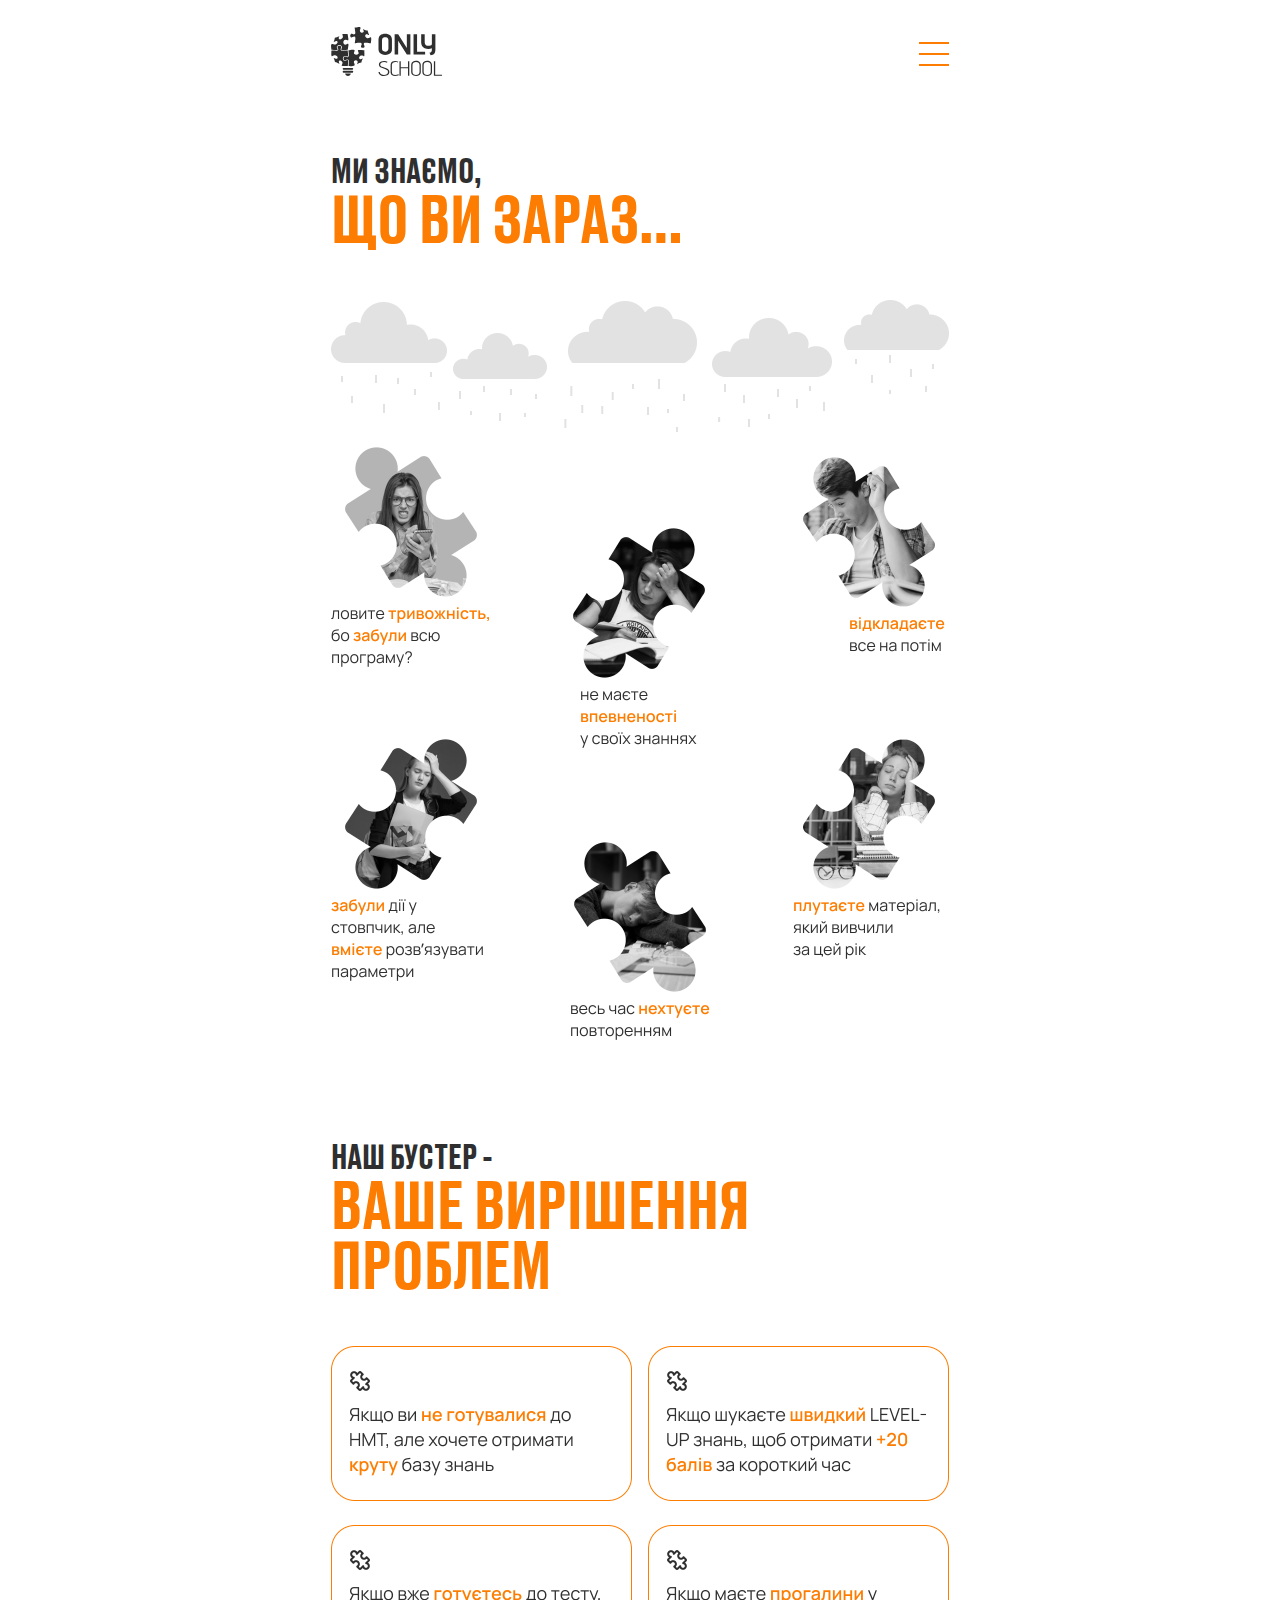
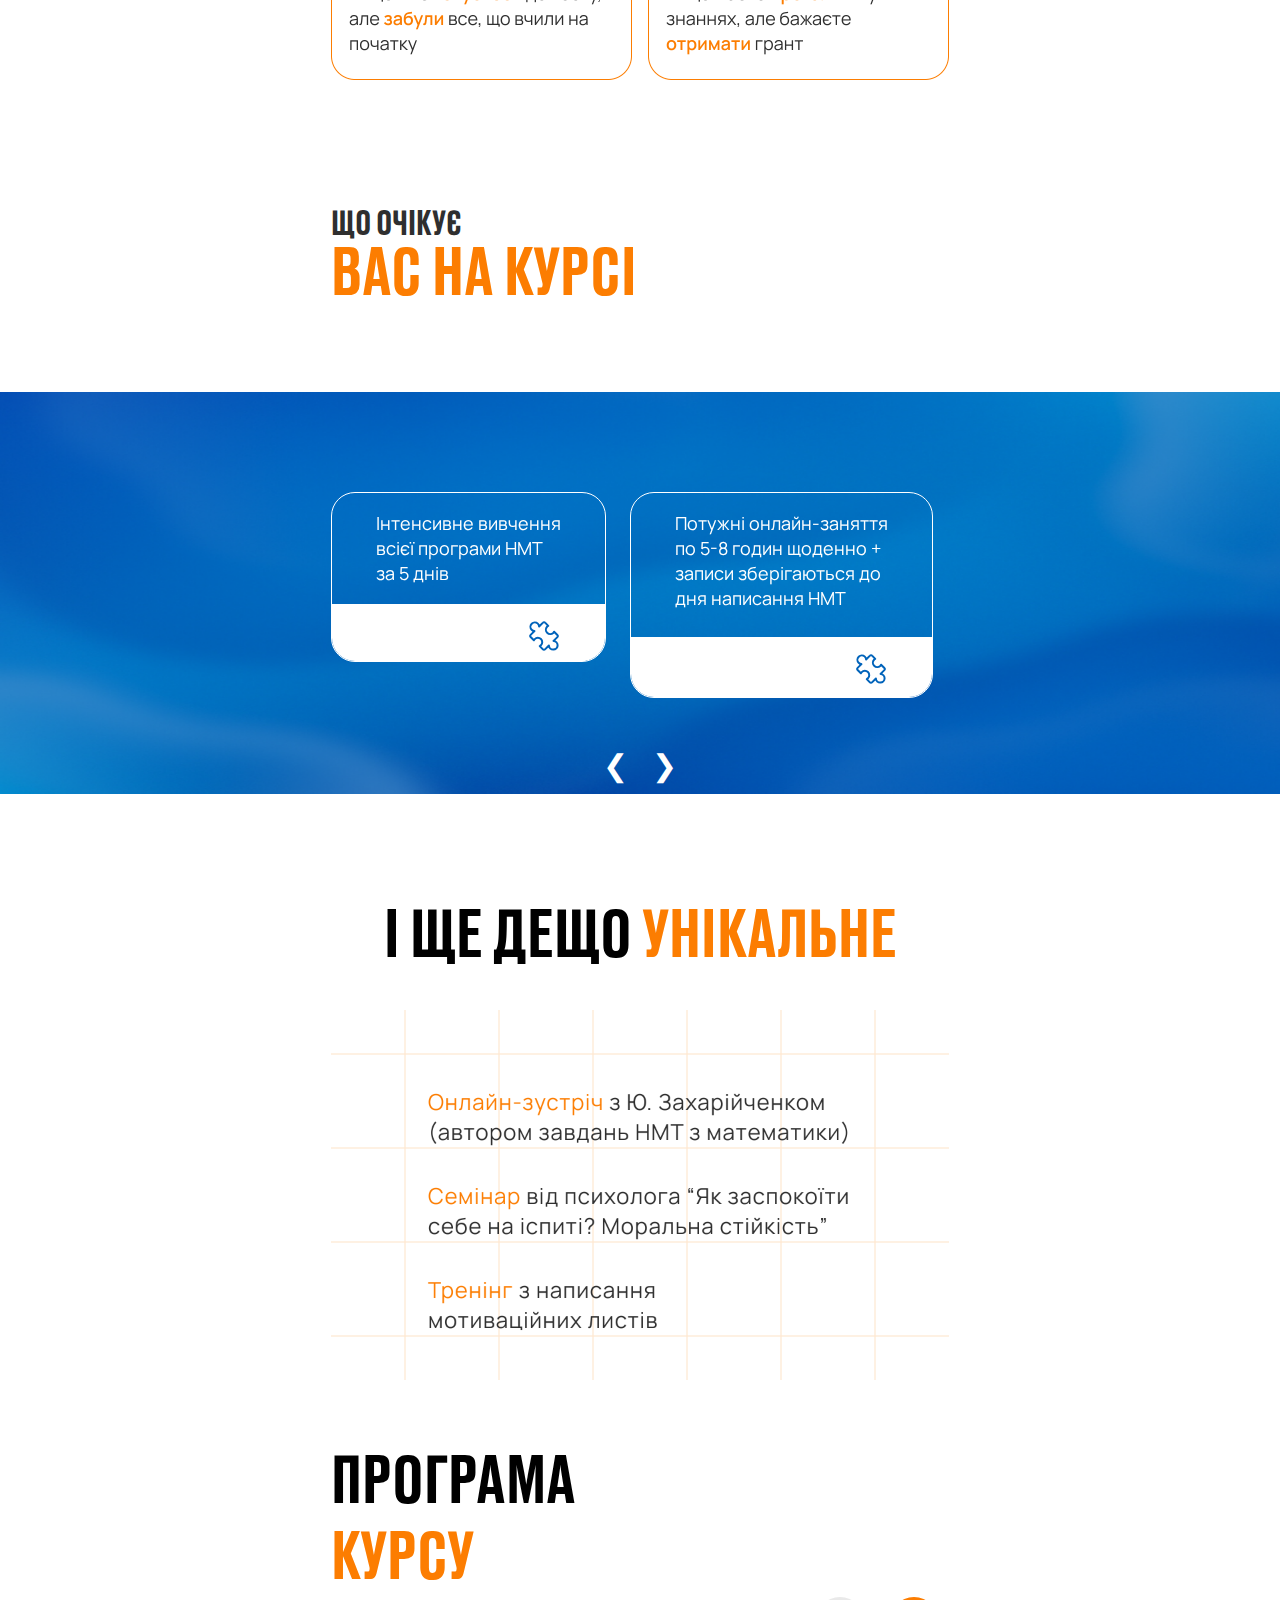
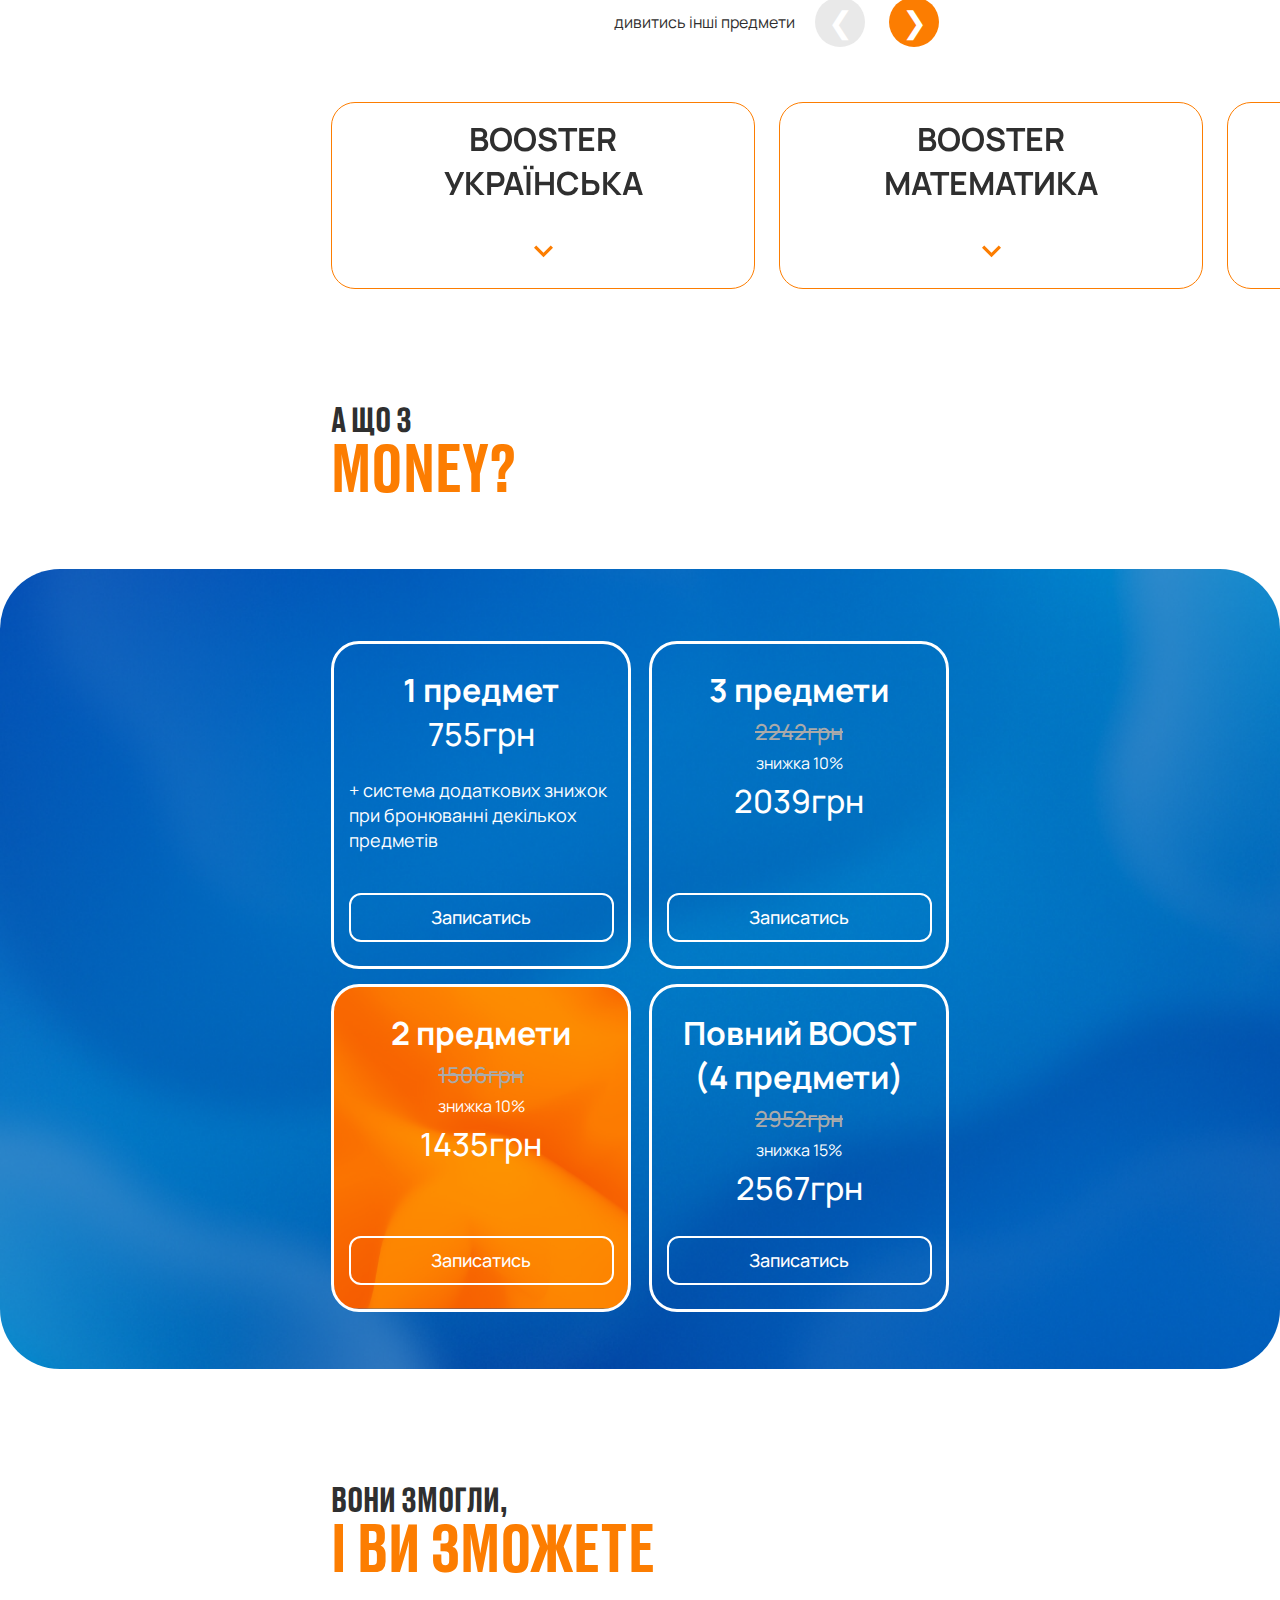
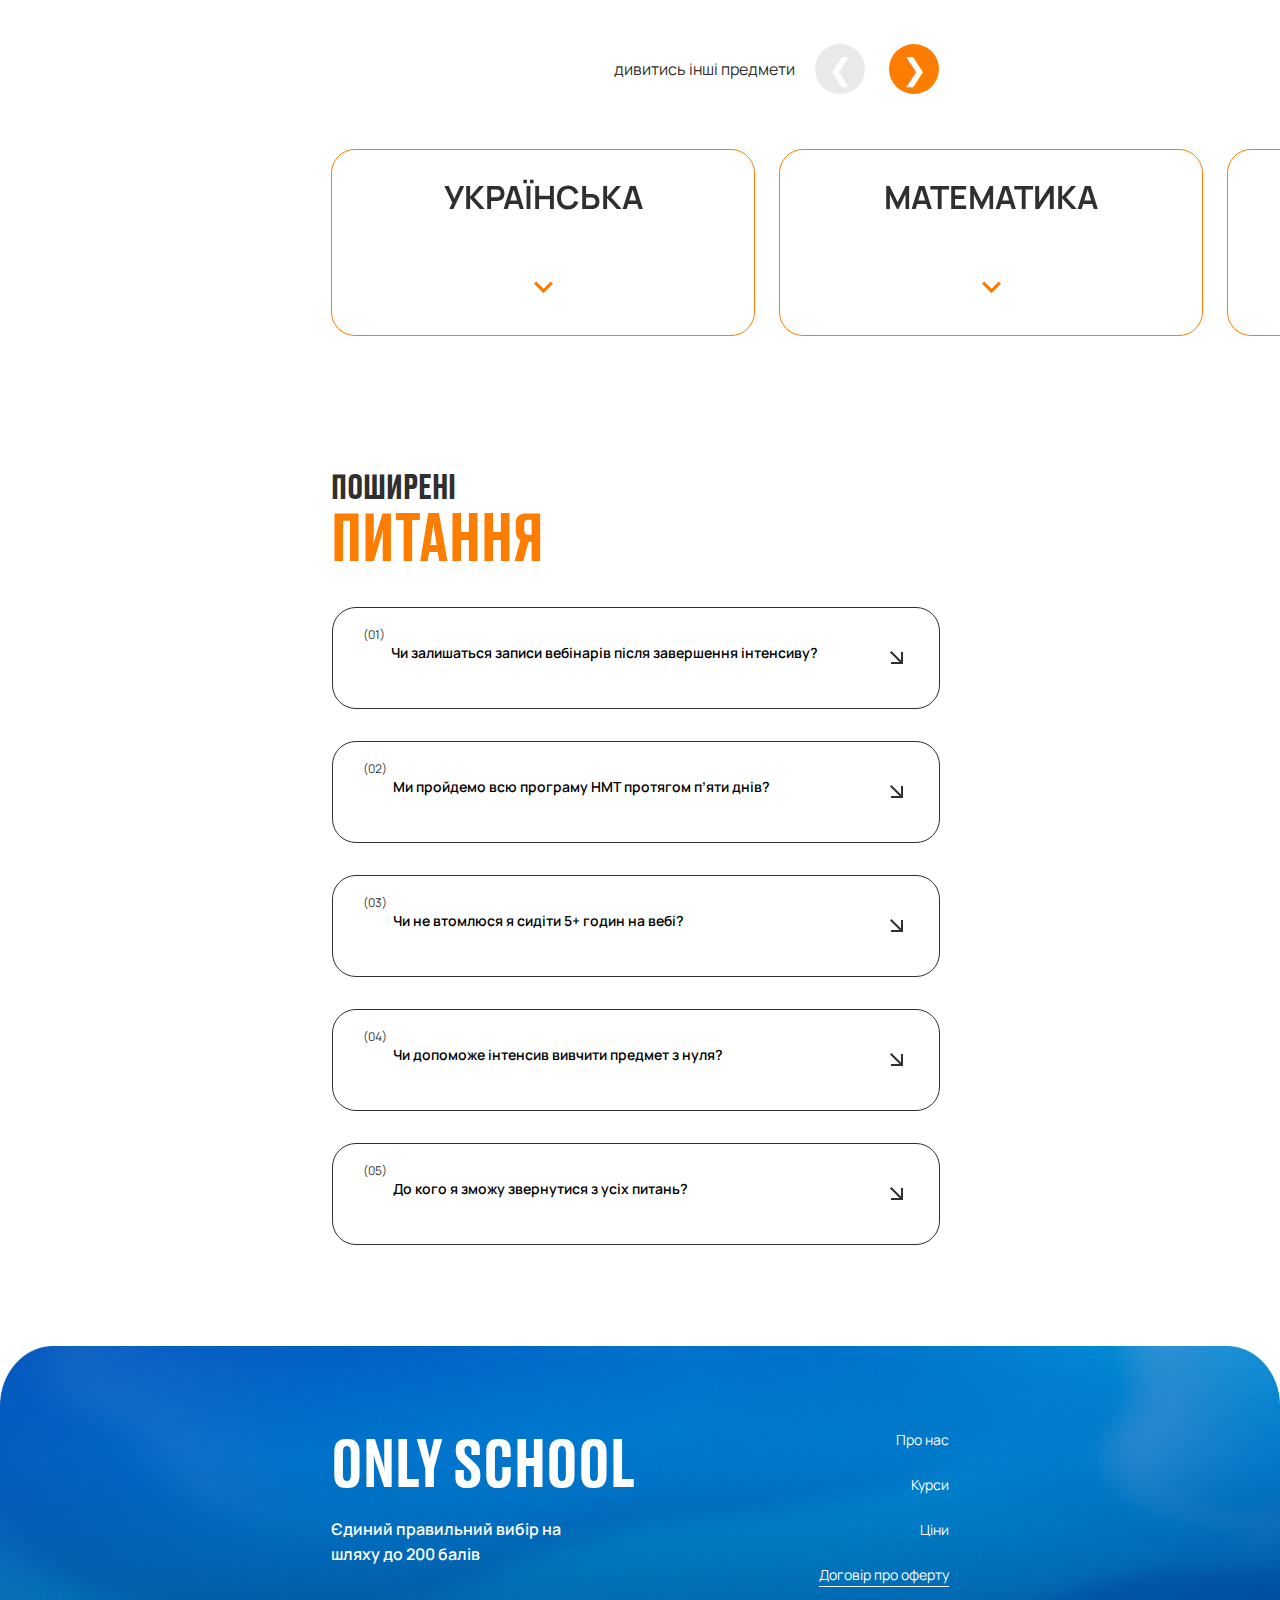
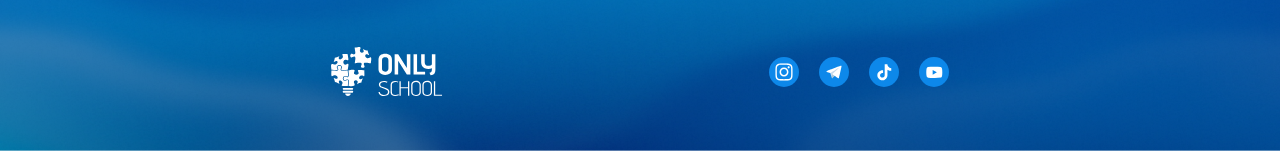
==== commit 60b1732a: "feat: updates" ====
--- a/nmt.html
+++ b/nmt.html
@@ -8,6 +8,9 @@
     <link rel="preconnect" href="https://fonts.gstatic.com" crossorigin>
     <link href="https://fonts.googleapis.com/css2?family=Manrope:wght@200..800&display=swap" rel="stylesheet">
     <link rel="stylesheet" href="./style.css">
+
+      <link rel="icon" href="./img/favicon.svg">
+
 </head>
 <body>
     <div class="wrapper">
@@ -15,6 +18,7 @@
             <div class="header-container">
                 <div class="nav-container">
                     <div class="logo">
+                        <a href="./index.html">
                         <svg width="112" height="49" viewBox="0 0 112 49" fill="none" xmlns="http://www.w3.org/2000/svg">
                             <g clip-path="url(#clip0_1_118)">
                             <path fill-rule="evenodd" clip-rule="evenodd" d="M0.404105 23.4325C0.403264 24.0268 0.37332 24.6592 0.344063 25.2774C0.336977 25.4272 0.329928 25.5761 0.323346 25.7233C0.284217 26.5987 0.261614 27.4149 0.333212 28.063C0.368966 28.3868 0.426728 28.6526 0.508976 28.8552C0.591906 29.0594 0.687886 29.1704 0.778994 29.226C0.929037 29.3174 1.27815 29.3623 2.07433 28.8661L2.08526 28.8593L2.09673 28.8533C3.12616 28.3088 4.07368 28.2685 4.84675 28.5285C5.60665 28.7843 6.16129 29.318 6.44762 29.8668C6.71953 30.3879 6.80517 31.0566 6.36106 31.4802C5.90008 31.9199 5.09786 31.8867 4.12682 31.4785C3.65695 31.2807 3.30409 31.1519 3.04438 31.0801C2.8714 31.0324 2.76269 31.017 2.69955 31.0134C2.70543 31.0814 2.72945 31.1887 2.78331 31.3481C2.84984 31.5449 2.94697 31.7806 3.06258 32.0613L3.06295 32.0622C3.17719 32.3394 3.30666 32.654 3.43046 32.9943C3.65121 33.6014 3.85786 34.3006 3.93578 35.0491C4.74535 35.1603 5.52768 35.4374 6.22034 35.7438C6.78966 35.9956 7.31939 36.2773 7.75631 36.5099C7.91381 36.5936 8.05923 36.671 8.19011 36.7383C8.3652 36.8282 8.50781 36.8968 8.62124 36.9435C8.61755 36.9309 8.61353 36.9179 8.60918 36.9042C8.54013 36.6863 8.40243 36.3684 8.17767 35.921C7.70743 34.9826 7.71511 34.2182 8.20858 33.7695C8.69008 33.3317 9.45261 33.3637 10.0579 33.6347C10.6861 33.9161 11.2539 34.4885 11.4425 35.3026C11.627 36.0989 11.441 37.0868 10.6752 38.2202C10.6863 38.3862 10.7275 38.5082 10.7836 38.5997C10.8482 38.7053 10.9445 38.7905 11.0835 38.86C11.3791 39.0078 11.8418 39.0728 12.4824 39.0782C12.9856 39.0826 13.5543 39.0511 14.1779 39.0166C14.3375 39.0078 14.5007 38.9987 14.6673 38.99C15.3602 38.9539 16.1021 38.9247 16.8519 38.9471C16.8693 38.2445 16.9478 37.4933 17.0227 36.7762L17.0238 36.7664C17.0936 36.0987 17.16 35.4617 17.1773 34.898C17.1947 34.3283 17.16 33.8692 17.0479 33.5465C16.9399 33.2356 16.7857 33.111 16.5845 33.0757C16.3354 33.032 15.9061 33.1016 15.2041 33.4495C14.6895 33.7046 14.2101 33.8198 13.7728 33.8026C13.3305 33.7855 12.9558 33.6336 12.6591 33.3942C12.0795 32.9263 11.8227 32.15 11.8198 31.4209C11.8169 30.6908 12.0679 29.909 12.6379 29.4226C12.9291 29.174 13.2992 29.0078 13.7403 28.9727C14.1773 28.9379 14.6591 29.0336 15.1781 29.2688C15.8551 29.5756 16.2655 29.6224 16.5037 29.5687C16.7028 29.5236 16.8577 29.3883 16.9644 29.073C17.0742 28.7485 17.1083 28.2939 17.0921 27.7332C17.076 27.178 17.0121 26.552 16.9449 25.8944C16.9328 25.7757 16.9206 25.656 16.9085 25.5362C16.8381 24.8324 16.7735 24.1048 16.7758 23.4269C16.2976 23.4759 15.79 23.5413 15.271 23.6082L15.264 23.6089C14.4903 23.7086 13.6917 23.8115 12.9578 23.8619C12.2268 23.912 11.5269 23.9131 10.9608 23.7935C10.3925 23.6736 9.88397 23.4135 9.67941 22.8917C9.48516 22.3962 9.60946 21.7649 9.99456 20.9995C10.4039 20.184 10.2542 19.6528 9.94116 19.323C9.60377 18.9675 9.00146 18.7645 8.35876 18.7666C7.71505 18.7687 7.12809 18.9758 6.81302 19.3277C6.52214 19.6524 6.39307 20.1823 6.84505 21.0008C7.20909 21.6618 7.37931 22.2064 7.31796 22.6455C7.28601 22.8743 7.19124 23.0735 7.03408 23.236C6.87961 23.3958 6.68075 23.5038 6.46594 23.5769C6.04678 23.7196 5.51101 23.7477 4.94921 23.7326C4.3825 23.7173 3.74201 23.6559 3.09339 23.5937L3.08407 23.5927C2.17424 23.5053 1.24513 23.4169 0.404105 23.4325Z" fill="#2F2F2F"/>
@@ -41,7 +45,7 @@
                             </clipPath>
                             </defs>
                             </svg>
-    
+                        </a>
                             
                     </div>
             
@@ -50,7 +54,7 @@
                             <li><a href="#herosection">Про нас</a></li>
                             <li><a href="#courses">Курси</a></li>
                             <li><a href="#cost">Цiни</a></li>
-                            <li><a href="#" id="openModal3" class="nav-link-button">Записатись</a></li>
+                            <li><a href="#" id="openModal10" class="nav-link-button">Записатись</a></li>
             
                             <li><a href="https://www.instagram.com/onlyschool.ed?igsh=NmdjYTlscjQ4bGZt"><svg class="svg-icon" width="49" height="49" viewBox="0 0 49 49" fill="#0D88EA" xmlns="http://www.w3.org/2000/svg">
                                 <circle cx="24.5" cy="24.5" r="24.5"/>
@@ -88,7 +92,7 @@
                               <li><a href="#herosection" onclick="toggleMenu()">Про нас</a></li>
                               <li><a href="#courses" onclick="toggleMenu()">Курси</a></li>
                               <li><a href="#cost" onclick="toggleMenu()">Цiни</a></li>
-                              <li><a href="#" class="" id="openModal2">Записатись</a></li>
+                              <li><a href="#" class="" id="openModal11">Записатись</a></li>
                             </ul>
                           </div>
                         </div>
@@ -266,7 +270,7 @@
                     </div>
                     <div id="nmt-slide-one-1" style="display:none" class="slide-nmt-fixed">
     
-                            <p class="accordeon-heading">BOOSTER<br>УКРАЇНСЬКА</p>
+                            
                             <svg class="nmt-svg-booster" width="38" height="38" viewBox="0 0 38 38" fill="none" xmlns="http://www.w3.org/2000/svg">
                             <path d="M26.2675 24.3989L19 17.1473L11.7325 24.3989L9.5 22.1664L19 12.6664L28.5 22.1664L26.2675 24.3989Z" fill="#FC7D01"/>
                             </svg>
@@ -287,7 +291,7 @@
                     </div>
                     <div id="nmt-slide-one-2" style="display:none" class="slide-nmt-fixed">
     
-                            <p class="accordeon-heading">BOOSTER<br>МАТЕМАТИКА</p>
+                            
                             <svg class="nmt-svg-booster" width="38" height="38" viewBox="0 0 38 38" fill="none" xmlns="http://www.w3.org/2000/svg">
                             <path d="M26.2675 24.3989L19 17.1473L11.7325 24.3989L9.5 22.1664L19 12.6664L28.5 22.1664L26.2675 24.3989Z" fill="#FC7D01"/>
                             </svg>
@@ -310,7 +314,7 @@
                     </div>
                     <div id="nmt-slide-one-3" style="display:none" class="slide-nmt-fixed">
     
-                            <p class="accordeon-heading">BOOSTER<br>ІСТОРІЯ УКРАЇНИ</p>
+                            
                             <svg class="nmt-svg-booster" width="38" height="38" viewBox="0 0 38 38" fill="none" xmlns="http://www.w3.org/2000/svg">
                             <path d="M26.2675 24.3989L19 17.1473L11.7325 24.3989L9.5 22.1664L19 12.6664L28.5 22.1664L26.2675 24.3989Z" fill="#FC7D01"/>
                             </svg>
@@ -331,7 +335,7 @@
                     </div>
                     <div id="nmt-slide-one-4" style="display:none" class="slide-nmt-fixed">
     
-                            <p class="accordeon-heading">BOOSTER<br>АНГЛІЙСЬКА</p>
+                            
                             <svg class="nmt-svg-booster" width="38" height="38" viewBox="0 0 38 38" fill="none" xmlns="http://www.w3.org/2000/svg">
                             <path d="M26.2675 24.3989L19 17.1473L11.7325 24.3989L9.5 22.1664L19 12.6664L28.5 22.1664L26.2675 24.3989Z" fill="#FC7D01"/>
                             </svg>
@@ -353,7 +357,7 @@
                     </div>
                     <div id="nmt-slide-one-5" style="display:none" class="slide-nmt-fixed">
     
-                            <p class="accordeon-heading">BOOSTER<br>БІОЛОГІЯ</p>
+                        
                             <svg class="nmt-svg-booster" width="38" height="38" viewBox="0 0 38 38" fill="none" xmlns="http://www.w3.org/2000/svg">
                             <path d="M26.2675 24.3989L19 17.1473L11.7325 24.3989L9.5 22.1664L19 12.6664L28.5 22.1664L26.2675 24.3989Z" fill="#FC7D01"/>
                             </svg>
@@ -373,7 +377,7 @@
                                 </svg></a>
                     </div>
                     <div id="nmt-slide-one-6" style="display:none" class="slide-nmt-fixed">
-                        <p class="accordeon-heading">BOOSTER<br>УКР. ЛІТЕРАТУРА</p>
+                        
                         <svg class="nmt-svg-booster" width="38" height="38" viewBox="0 0 38 38" fill="none" xmlns="http://www.w3.org/2000/svg">
                         <path d="M26.2675 24.3989L19 17.1473L11.7325 24.3989L9.5 22.1664L19 12.6664L28.5 22.1664L26.2675 24.3989Z" fill="#FC7D01"/>
                         </svg>
@@ -401,7 +405,7 @@
                             <p class="bg-money-p2">+ система додаткових знижок при бронюванні декількох предметів</p>
                         </div>
         
-                        <a href="" class="bg-money-link">Записатись</a>
+                        <a href="#" id="openModal12" class="bg-money-link">Записатись</a>
                     </div>
                     
                     <div class="bg-money-card-one bgmoneycard2">
@@ -412,7 +416,7 @@
                             <p class="bg-money-p5">1435грн</p>
                         </div>
         
-                        <a href="" class="bg-money-link">Записатись</a>
+                        <a href="#" id="openModal13" class="bg-money-link">Записатись</a>
                     </div>
                 </div>
     
@@ -425,7 +429,7 @@
                         <p class="bg-money-p5">2039грн</p>
                     </div>
     
-                    <a href="" class="bg-money-link">Записатись</a>
+                    <a href="#" id="openModal14" class="bg-money-link">Записатись</a>
                 </div>
     
                 <div class="bg-money-card-one">
@@ -437,7 +441,7 @@
                     </div>
     
                     
-                        <a href="" class="bg-money-link">Записатись</a>
+                        <a href="#" id="openModal15" class="bg-money-link">Записатись</a>
                     
                 </div>
             </div>
@@ -471,7 +475,7 @@
                     </div>
                     <div id="nmt-slide-one-1-M" style="display:none" class="slide-nmt-fixed">
     
-                            <p class="accordeon-heading">УКРАЇНСЬКА</p>
+                            
                             <svg class="nmt-svg-booster" width="38" height="38" viewBox="0 0 38 38" fill="none" xmlns="http://www.w3.org/2000/svg">
                             <path d="M26.2675 24.3989L19 17.1473L11.7325 24.3989L9.5 22.1664L19 12.6664L28.5 22.1664L26.2675 24.3989Z" fill="#FC7D01"/>
                             </svg>
@@ -492,7 +496,7 @@
                     </div>
                     <div id="nmt-slide-one-2-M" style="display:none" class="slide-nmt-fixed">
     
-                            <p class="accordeon-heading">МАТЕМАТИКА</p>
+                            
                             <svg class="nmt-svg-booster" width="38" height="38" viewBox="0 0 38 38" fill="none" xmlns="http://www.w3.org/2000/svg">
                             <path d="M26.2675 24.3989L19 17.1473L11.7325 24.3989L9.5 22.1664L19 12.6664L28.5 22.1664L26.2675 24.3989Z" fill="#FC7D01"/>
                             </svg>
@@ -515,7 +519,7 @@
                     </div>
                     <div id="nmt-slide-one-3-M" style="display:none" class="slide-nmt-fixed">
     
-                            <p class="accordeon-heading">ІСТОРІЯ УКРАЇНИ</p>
+                            
                             <svg class="nmt-svg-booster" width="38" height="38" viewBox="0 0 38 38" fill="none" xmlns="http://www.w3.org/2000/svg">
                             <path d="M26.2675 24.3989L19 17.1473L11.7325 24.3989L9.5 22.1664L19 12.6664L28.5 22.1664L26.2675 24.3989Z" fill="#FC7D01"/>
                             </svg>
@@ -536,7 +540,7 @@
                     </div>
                     <div id="nmt-slide-one-4-M" style="display:none" class="slide-nmt-fixed">
     
-                            <p class="accordeon-heading">АНГЛІЙСЬКА</p>
+                            
                             <svg class="nmt-svg-booster" width="38" height="38" viewBox="0 0 38 38" fill="none" xmlns="http://www.w3.org/2000/svg">
                             <path d="M26.2675 24.3989L19 17.1473L11.7325 24.3989L9.5 22.1664L19 12.6664L28.5 22.1664L26.2675 24.3989Z" fill="#FC7D01"/>
                             </svg>
@@ -558,7 +562,7 @@
                     </div>
                     <div id="nmt-slide-one-5-M" style="display:none" class="slide-nmt-fixed">
     
-                            <p class="accordeon-heading">БІОЛОГІЯ</p>
+                            
                             <svg class="nmt-svg-booster" width="38" height="38" viewBox="0 0 38 38" fill="none" xmlns="http://www.w3.org/2000/svg">
                             <path d="M26.2675 24.3989L19 17.1473L11.7325 24.3989L9.5 22.1664L19 12.6664L28.5 22.1664L26.2675 24.3989Z" fill="#FC7D01"/>
                             </svg>
@@ -901,40 +905,20 @@
     <div class="modal-background" id="modalBackground1"></div>
 
     <div id="myModal1" class="modal">
-
-        <div class="modal-content">
-            <div class="modal-container">
-            <span class="close1">&times;</span>
-            <p>Скоріше отримуйте <span>персональну</span><br>консультацію про <span>актуальні</span> курси<br> підготовки </p>
-            <br>
-            <p class="modal-p">Наші менеджери завжди на звʼязку!  </p>
-            <div class="input-group">
-              <input type="text" id="input1" name="input1" placeholder="Імʼя">
-            </div>
-            <div class="input-group">
-              <input type="text" id="input2" name="input2" placeholder="Номер телефону">
-            </div>
-            <div class="input-group">
-              <input type="text" id="input3" name="input3" placeholder="Нікнейм в Instagram">
-            </div>
-            
-            <div class="input-group">
-                <select name="subjects" id="subjects-select">
-                  <option value="">Обрати предмет</option>
-                  <option value="ukr-mova">Українська мова і література</option>
-                  <option value="math">Математика</option>
-                  <option value="">Історія України</option>
-                  <option value="parrot">Англійська мова</option>
-                  <option value="spider">Бiологiя</option>
-                </select>
-            </div>
-            <button id="submit-btn1" class="submit-button">Отправить</button>
-          </div>
-          </div>
+    
+        <div id="form_216933_1"></div>
+        <script type="text/javascript">
+           (function (d, w, c) {
+               (w[c] = w[c] || []).push({formId:216933,host:"formdesigner.com.ua",formHeight:100, el: "form_216933_1",center: 1,scroll: 0});
+               var s = d.createElement("script"), g = "getElementsByTagName";
+               s.type = "text/javascript"; s.charset="UTF-8"; s.async = true;
+               s.src = (d.location.protocol == "https:" ? "https:" : "http:")+"//formdesigner.com.ua/js/iform.js?v=0.0.3";
+               var h=d[g]("head")[0] || d[g]("body")[0];
+               h.appendChild(s);
+           })(document, window, "fdforms");
+        </script>
 
 </div>
-
-
 
 
 
--- a/style.css
+++ b/style.css
@@ -2516,7 +2516,18 @@
 .hamburger-icon span:first-child {
   transform: none;
 }
-
+.slider-arrows{
+  display: none;
+}
+.booster-img{
+  margin-bottom: 25px;
+}
+.accordeon-div-one{
+  align-items: unset;
+}
+.accordeon-div-one svg{
+  margin-left: 92px;
+}
   @keyframes fadeInFromNone {
     0% {
       opacity: 0;
@@ -2546,6 +2557,7 @@
     .wrapForm{
       width: 550px;
     }
+    .slider-arrows{display: block;}
     .header-container{
       width: 618px;
       padding-left: 0;
@@ -3010,8 +3022,12 @@
         padding-left: 0;
         padding-right: 0;
       }
+      .slider-arrows{display: block;}
       .sale{
         background-image: url(./img/sale-mobile.png);
+      }
+      .bg-money{
+        border-radius: 0px;
       }
       .sale-a{
         width: 306px;
@@ -3023,6 +3039,7 @@
       }
       .modal{
         width: 320px;
+        font-size: 12px;
       }
       .herosection{
         width: 327px;
@@ -3288,9 +3305,9 @@
           width: 132px;
         }
         .nmt-herosection{
-          width: 327px;
+          width: 329px;
           background-image: url(./img/mobile-hero-nmt.png);
-          background-size: cover;
+          background-size: contain;
           height: 1000px;
         }
         .nmt-our-booster{
@@ -3378,4 +3395,7 @@
           height: 35px;
           font-size: 15px;
         }
+        .they-can-u-can{
+          width: 327px;
+        }
       }